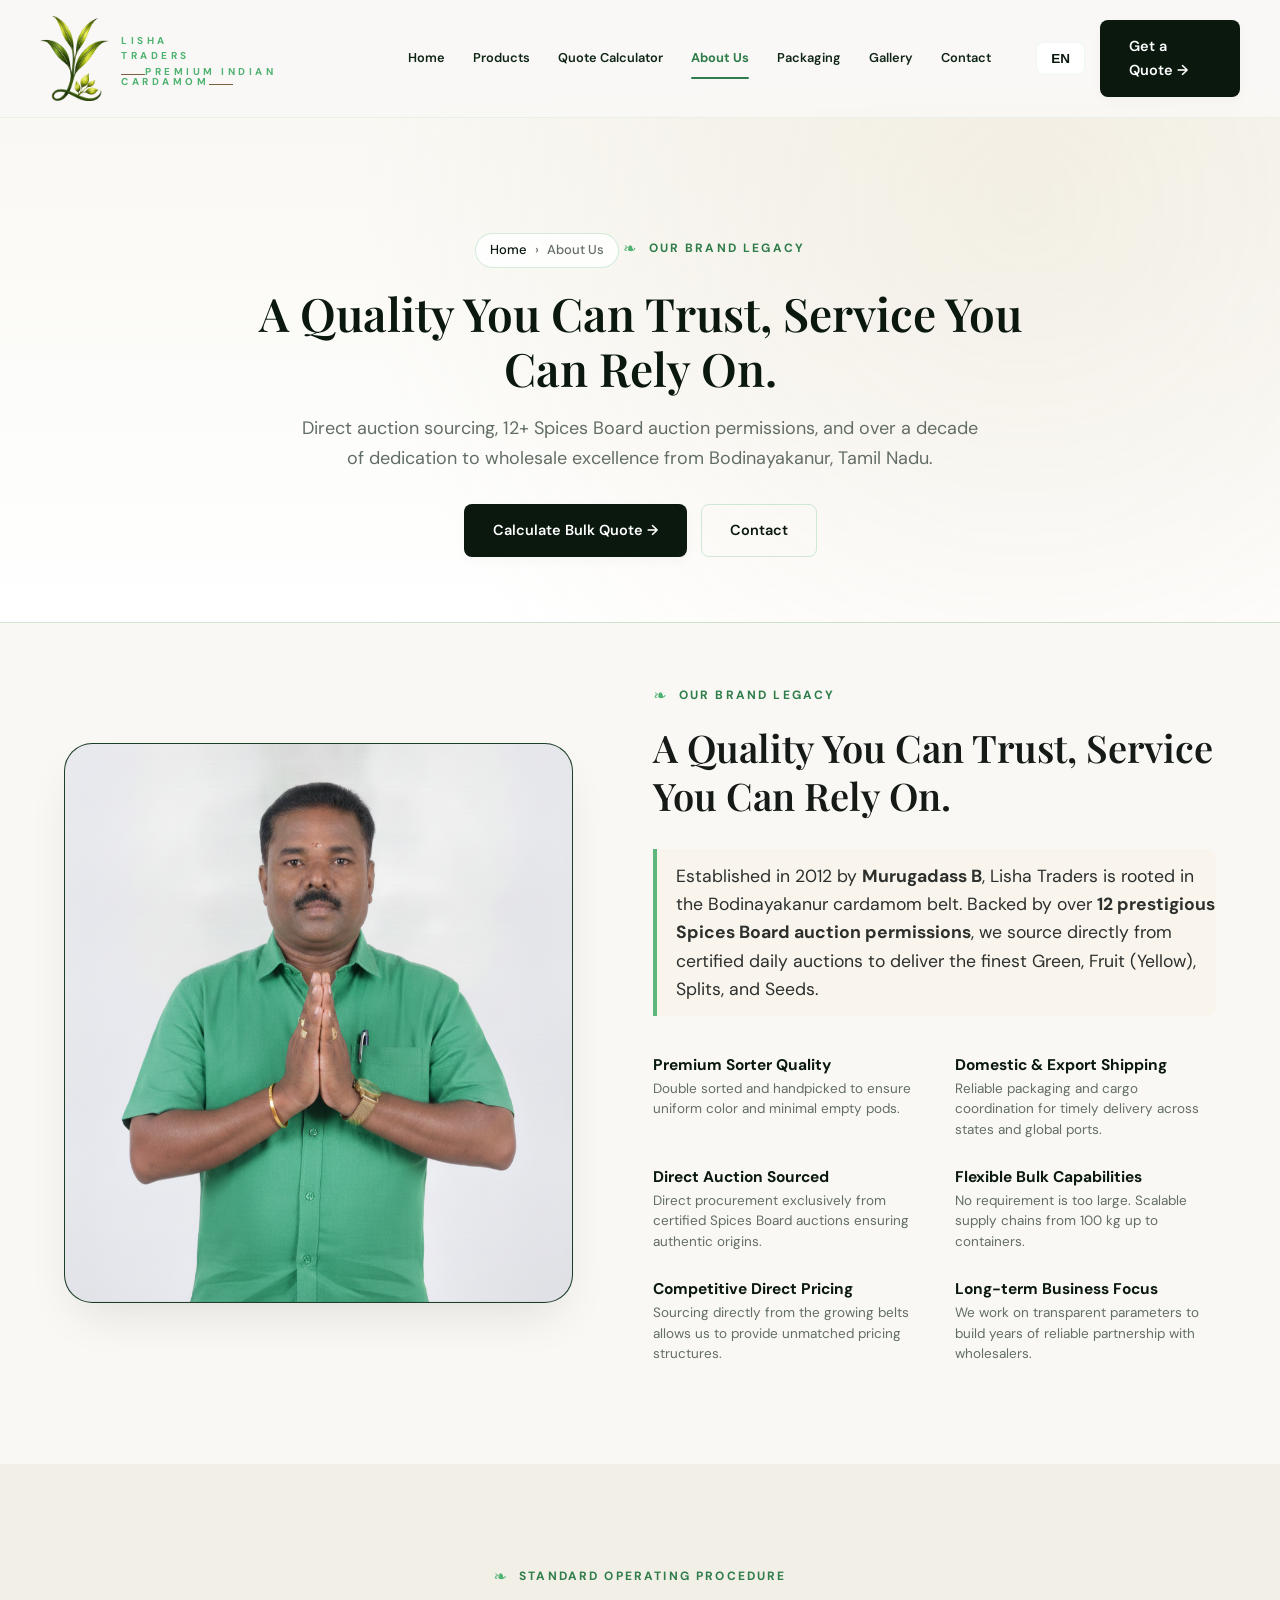
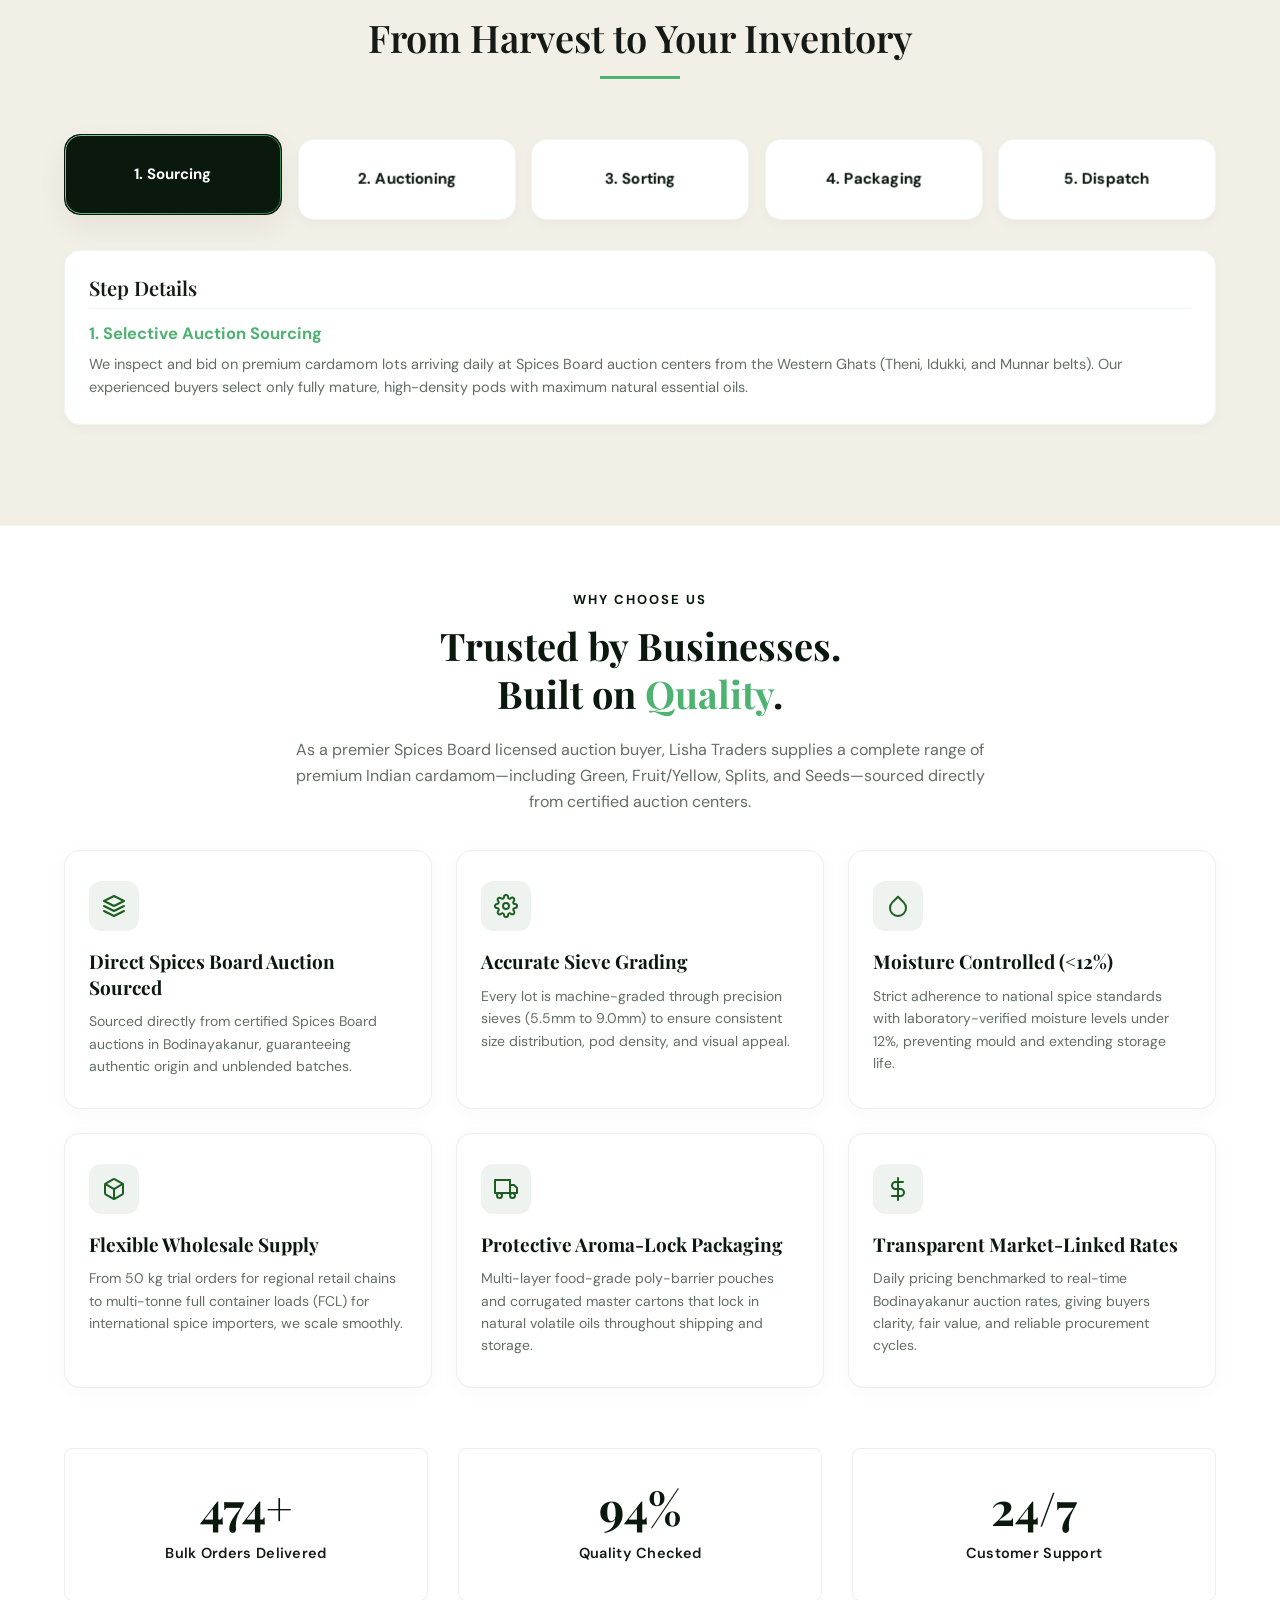
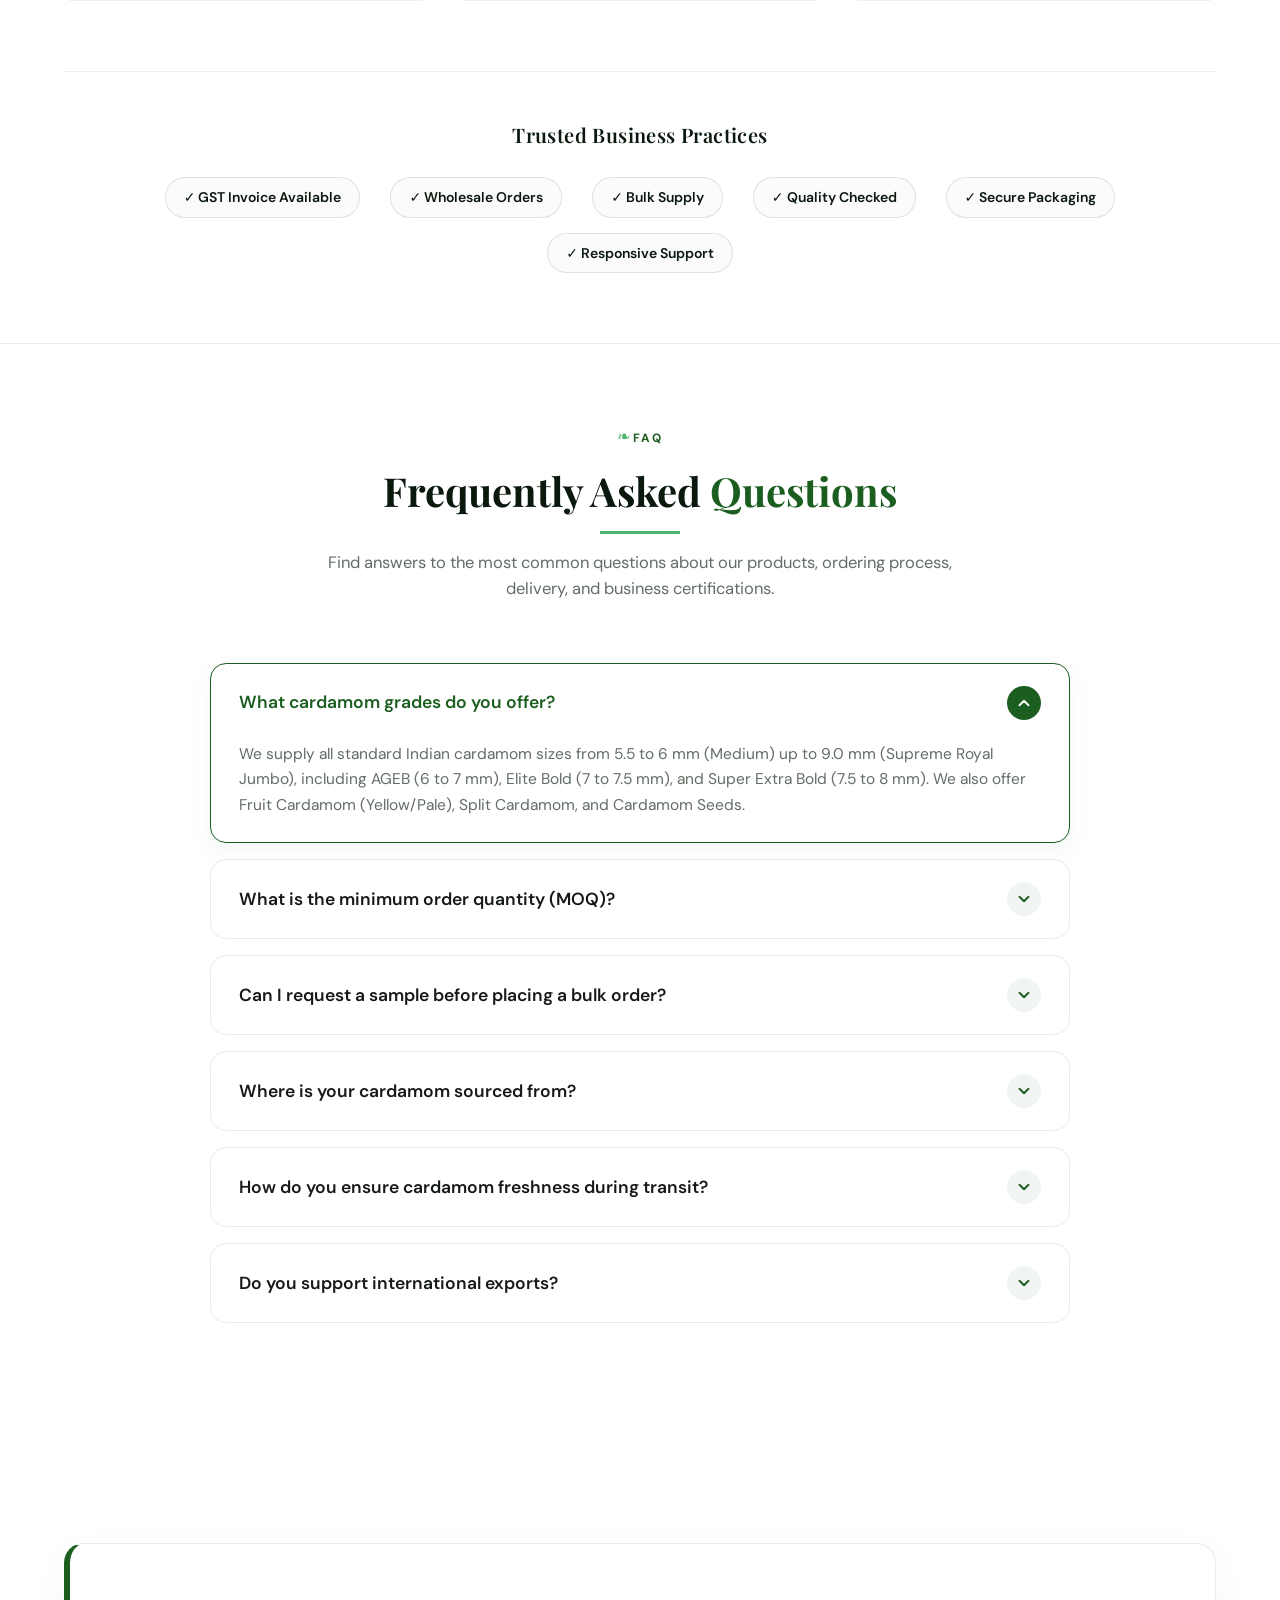
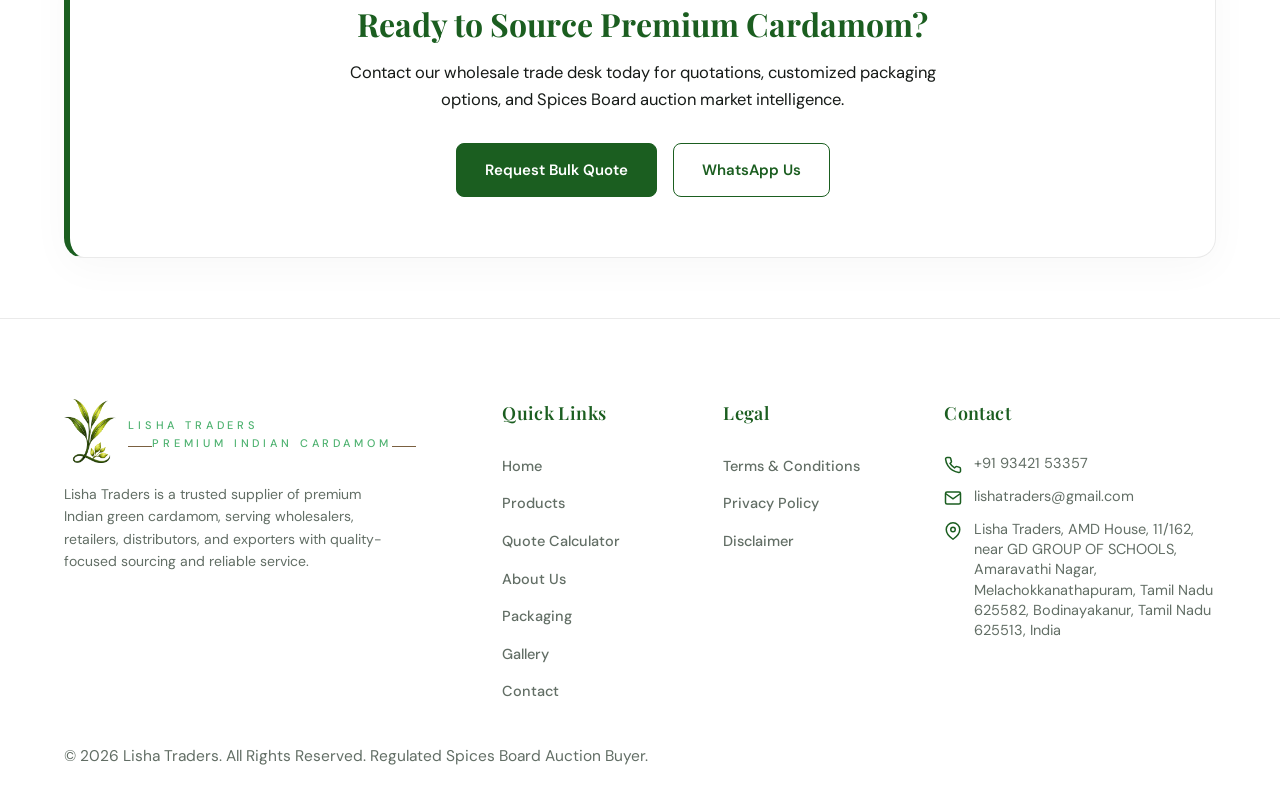
==== about.html @ 8a2418b4 "Replace generated QR with official Google Pay UPI QR code image (chandru200405-1@okaxis)" ====
<!DOCTYPE html>
<html lang="en">

<head>
  <meta charset="UTF-8">
  <meta name="viewport" content="width=device-width, initial-scale=1.0, maximum-scale=1.0, user-scalable=no">
  <title>About Us | Lisha Traders - Premium Indian Cardamom</title>
  <meta name="description"
    content="Discover Lisha Traders, founded in 2012 by Murugadass B in Bodinayakanur. Backed by 12+ certified Spices Board auction permissions and direct auction procurement.">
  <meta name="keywords"
    content="Lisha Traders, Murugadass B, Bodinayakanur cardamom, cardamom wholesaler, Spices Board auction, green cardamom exporter, Indian cardamom supplier">
  <meta name="robots" content="index, follow">
  <link rel="icon" type="image/png" href="assets/logo.png?v=13">
  <link rel="canonical" href="https://chandrumurugadass03052004-gif.github.io/LT/about.html">

  <!-- Open Graph -->
  <meta property="og:type" content="website">
  <meta property="og:url" content="https://chandrumurugadass03052004-gif.github.io/LT/about.html">
  <meta property="og:title" content="About Us | Lisha Traders - Premium Indian Cardamom">
  <meta property="og:description"
    content="Established in 2012 by Murugadass B in Bodinayakanur. Direct auction sourcing with 12+ Spices Board auction permissions.">
  <meta property="og:image" content="https://chandrumurugadass03052004-gif.github.io/LT/assets/hero_cardamom.png">

  <!-- Twitter -->
  <meta property="twitter:card" content="summary_large_image">
  <meta property="twitter:url" content="https://chandrumurugadass03052004-gif.github.io/LT/about.html">
  <meta property="twitter:title" content="About Us | Lisha Traders - Premium Indian Cardamom">
  <meta property="twitter:description"
    content="Established in 2012 by Murugadass B in Bodinayakanur. Direct auction sourcing with 12+ Spices Board auction permissions.">
  <meta property="twitter:image" content="https://chandrumurugadass03052004-gif.github.io/LT/assets/hero_cardamom.png">

  <!-- Fonts -->
  <link rel="preconnect" href="https://fonts.googleapis.com">
  <link rel="preconnect" href="https://fonts.gstatic.com" crossorigin>
  <link
    href="https://fonts.googleapis.com/css2?family=Playfair+Display:ital,wght@0,500;0,600;0,700;1,500&family=Cormorant+Garamond:ital,wght@0,400;0,500;0,600;0,700;1,400;1,600&family=DM+Sans:wght@400;500;600;700&family=Mukta:wght@400;500;600;700&family=Pavanam&family=Cinzel+Decorative:wght@700&family=Praise&display=swap"
    rel="stylesheet">
  <link rel="stylesheet" href="style.css?v=7.7">
  <script>
    (function() {
      try {
        var savedLang = localStorage.getItem('lisha-lang');
        if (savedLang) {
          document.documentElement.classList.add('has-lang', 'lang-' + savedLang);
          document.documentElement.setAttribute('lang', savedLang);
        }
        if (sessionStorage.getItem('lisha_transition_active') === '1') {
          document.documentElement.classList.add('transition-active');
          setTimeout(function() {
            document.documentElement.classList.remove('transition-active');
            var l = document.getElementById('loader-3d');
            if (l) l.classList.remove('active');
            sessionStorage.removeItem('lisha_transition_active');
          }, 800);
        }
      } catch (e) {}
    })();
  </script>
</head>

<body>

  <!-- 3D SECTION LOADER -->
  <div class="loader-3d" id="loader-3d">
    <div class="loader-panel left"></div>
    <div class="loader-panel right"></div>
    <div class="loader-content">
      <div class="loader-card">
        <img src="assets/logo.png?v=13" alt="Lisha Traders Logo" class="loader-spinner-img">
        <span id="loader-status">Rendering Section...</span>
      </div>
    </div>
  </div>

  <!-- HEADER -->
  <header id="header">
    <div class="nav">
      <a href="index.html" class="logo brand-logo">
        <img src="assets/logo.png?v=13" alt="Lisha Traders Logo" class="logo-img">
        <div class="logo-text">
          <span class="brand-title">LISHA<br class="laptop-br"><span class="mobile-space"> </span>TRADERS</span>
          <span class="brand-subtitle">PREMIUM INDIAN CARDAMOM</span>
        </div>
      </a>
      <nav class="nav-links" id="nav-links">
        <a href="index.html#hero" data-translate="nav_home">Home</a>
        <a href="index.html#products" data-translate="nav_products">Products</a>
        <a href="index.html#calculator" data-translate="nav_calc">Quote Calculator</a>
        <a href="about.html" class="active" data-translate="nav_about">About Us</a>
        <a href="packaging.html" data-translate="nav_pack">Packaging</a>
        <a href="gallery.html" data-translate="nav_gallery">Gallery</a>
        <a href="index.html#contact" data-translate="nav_contact">Contact</a>
        <a href="index.html#calculator" class="mobile-cta-btn" data-translate="btn_get_quote" style="display: none;">Get a Quote →</a>
      </nav>
      <div class="nav-actions">
        <div class="lang-select-wrapper">
          <button class="lang-dropdown-btn" id="lang-dropdown-btn">EN</button>
          <div class="lang-dropdown-menu" id="lang-dropdown-menu">
            <button data-lang="en">English</button>
            <button data-lang="hi" style="font-family:'Mukta', sans-serif; font-weight:500;">हिन्दी</button>
            <button data-lang="ta" style="font-family:'Pavanam', sans-serif;">தமிழ்</button>
          </div>
        </div>
        <a href="index.html#calculator" class="btn btn-dark" data-translate="btn_get_quote">Get a Quote →</a>
        <button class="burger-menu" id="burger-menu" aria-label="Toggle Navigation">
          <span></span>
          <span></span>
          <span></span>
        </button>
      </div>
    </div>
  </header>

  <!-- SUBPAGE HERO -->
  <section class="subpage-hero">
    <div class="wrap subpage-hero-inner reveal">
      <div class="subpage-breadcrumb">
        <a href="index.html">Home</a>
        <span>&rsaquo;</span>
        <span>About Us</span>
      </div>
      <div class="eyebrow" data-translate="about_eyebrow">Our Brand Legacy</div>
      <h1 data-translate="about_title">A Quality You Can Trust, <span>Service You Can Rely On.</span></h1>
      <p>
        Direct auction sourcing, 12+ Spices Board auction permissions, and over a decade of dedication to wholesale excellence from Bodinayakanur, Tamil Nadu.
      </p>
      <div class="subpage-hero-actions">
        <a href="index.html#calculator" class="btn btn-dark" data-translate="btn_calc_bulk">Calculate Bulk Quote →</a>
        <a href="index.html#contact" class="btn btn-outline" data-translate="nav_contact">Contact Trade Desk</a>
      </div>
    </div>
  </section>

  <!-- WHY CHOOSE LISHA TRADERS / FOUNDER LEGACY SECTION -->
  <section class="why" id="why" style="padding-top: 60px;">
    <div class="wrap why-grid">
      <div class="why-photo-panel reveal">
        <div class="why-photo">
          <img src="assets/LISHA_TRADERS_MURUGADASS_B.png" alt="Murugadass B - Founder of Lisha Traders, Bodinayakanur" loading="lazy">
        </div>
      </div>
      <div class="reveal-right">
        <div class="eyebrow" data-translate="about_eyebrow">Our Brand Legacy</div>
        <h2 data-translate="about_title">A Quality You Can Trust, Service You Can Rely On.</h2>
        <p data-translate="about_founder_desc" style="font-size: 1.1rem; line-height: 1.6; margin: 1.5rem 0 2.5rem; color: var(--text-color); opacity: 0.9; border-left: 4px solid var(--gold); padding-left: 1.2rem; background: rgba(212, 175, 55, 0.05); padding-top: 0.8rem; padding-bottom: 0.8rem; border-radius: 0 8px 8px 0;">
          Established in 2012 by <strong>Murugadass B</strong>, Lisha Traders is rooted in the Bodinayakanur cardamom belt. Backed by over <strong>12 prestigious Spices Board auction permissions</strong>, we source directly from certified daily auctions to deliver the finest, authentic green cardamom.
        </p>

        <div class="feature-grid">
          <div class="feature">
            <div>
              <h4 data-translate="feat_1_title">Premium Sorter Quality</h4>
              <p data-translate="feat_1_desc">Double sorted and handpicked to ensure uniform color and minimal empty pods.</p>
            </div>
          </div>
          <div class="feature">
            <div>
              <h4 data-translate="feat_2_title">Domestic &amp; Export Shipping</h4>
              <p data-translate="feat_2_desc">Reliable packaging and cargo coordination for timely delivery across states and global ports.</p>
            </div>
          </div>
          <div class="feature">
            <div>
              <h4 data-translate="feat_3_title">Direct Auction Sourced</h4>
              <p data-translate="feat_3_desc">Direct procurement exclusively from certified Spices Board auctions ensuring authentic origins.</p>
            </div>
          </div>
          <div class="feature">
            <div>
              <h4 data-translate="feat_4_title">Flexible Bulk Capabilities</h4>
              <p data-translate="feat_4_desc">No requirement is too large. Scalable supply chains from 100 kg up to containers.</p>
            </div>
          </div>
          <div class="feature">
            <div>
              <h4 data-translate="feat_5_title">Competitive Direct Pricing</h4>
              <p data-translate="feat_5_desc">Sourcing directly from the growing belts allows us to provide unmatched pricing structures.</p>
            </div>
          </div>
          <div class="feature">
            <div>
              <h4 data-translate="feat_6_title">Long-term Business Focus</h4>
              <p data-translate="feat_6_desc">We work on transparent parameters to build years of reliable partnership with wholesalers.</p>
            </div>
          </div>
        </div>
      </div>
    </div>
  </section>

  <!-- PROCESS SECTION -->
  <section class="bg-cream-2" id="process">
    <div class="wrap">
      <div class="section-head reveal">
        <div class="eyebrow" data-translate="process_eyebrow">Standard Operating Procedure</div>
        <h2 data-translate="process_title">From Harvest to Your Inventory</h2>
      </div>
      <div class="process-steps reveal">
        <!-- Step 1 -->
        <div class="step-card active" data-step="1">
          <h4 data-translate="step_1_tab">1. Sourcing</h4>
        </div>
        <!-- Step 2 -->
        <div class="step-card" data-step="2">
          <h4 data-translate="step_2_tab">2. Auctioning</h4>
        </div>
        <!-- Step 3 -->
        <div class="step-card" data-step="3">
          <h4 data-translate="step_3_tab">3. Sorting</h4>
        </div>
        <!-- Step 4 -->
        <div class="step-card" data-step="4">
          <h4 data-translate="step_4_tab">4. Packaging</h4>
        </div>
        <!-- Step 5 -->
        <div class="step-card" data-step="5">
          <h4 data-translate="step_5_tab">5. Dispatch</h4>
        </div>
      </div>

      <!-- Detail Box representing active step -->
      <div class="step-desc-box reveal delay-1">
        <h3 data-translate="step_details_title">Step Details</h3>
        <div class="step-desc-content active" id="step-desc-1">
          <h5 data-translate="step_1_title">1. Selective Auction Sourcing</h5>
          <p data-translate="step_1_desc">We inspect and bid on premium cardamom lots arriving daily at Spices Board auction centers from the Western Ghats (Theni, Idukki, and Munnar belts). Our experienced buyers select only fully mature, high-density pods with maximum natural essential oils.</p>
        </div>
        <div class="step-desc-content" id="step-desc-2">
          <h5 data-translate="step_2_title">2. Regulated Spices Board Auctions</h5>
          <p data-translate="step_2_desc">We actively participate in official auctions supervised by the Spices Board of India in Bodinayakanur and Vandanmettu. This ensures complete transparency, regulatory clearance, chemical testing adherence, and fair pricing mechanics.</p>
        </div>
        <div class="step-desc-content" id="step-desc-3">
          <h5 data-translate="step_3_title">3. Strict Mechanical &amp; Manual Grading</h5>
          <p data-translate="step_3_desc">The bought pods undergo sieve sorting to define sizing ranges accurately (5.5mm to 8mm+). Next, visual inspectors sort out light pods, thrips-damaged pods, split pods, and foreign plant material under controlled laboratory grade settings.</p>
        </div>
        <div class="step-desc-content" id="step-desc-4">
          <h5 data-translate="step_4_title">4. Moisture &amp; Aroma Preserving Pack</h5>
          <p data-translate="step_4_desc">Graded cardamom is stored under monitored humidity. We pack the orders in food-grade, high-barrier laminates that prevent ambient humidity absorption, safeguarding flavor density and keeping the color green during transit.</p>
        </div>
        <div class="step-desc-content" id="step-desc-5">
          <h5 data-translate="step_5_title">5. Safe Transit Logistics</h5>
          <p data-translate="step_5_desc">Whether by container or cargo truck, the shipments are labeled clearly and shipped with dry container liners. We handle complete documentation, tax filings (GST, Export Clearance), and share real-time tracking numbers with our buyers.</p>
        </div>
      </div>
    </div>
  </section>

  <!-- WHY BUSINESSES CHOOSE LISHA TRADERS SECTION -->
  <section class="why-choose-business" id="why-choose-us">
    <div class="wrap">
      <!-- Section Header -->
      <div class="why-header">
        <span class="why-label" data-translate="why_biz_label">WHY CHOOSE US</span>
        <h2 class="why-title" data-translate="why_biz_title">
          Trusted by Businesses. <br>Built on <span style="color: #4eb270;">Quality</span>.
        </h2>
        <p class="why-subheading" data-translate="why_biz_subheading">
          We combine certified Spices Board auction procurement, 12+ auction buyer permissions, and rigid mechanical grading to supply wholesalers, retailers, and exporters across India and global markets.
        </p>
      </div>

      <!-- Feature Grid -->
      <div class="why-features-grid">
        <!-- Feature 1: Direct Sourcing -->
        <div class="why-card-modern reveal-fade-up">
          <div class="why-icon-badge">
            <svg width="24" height="24" viewBox="0 0 24 24" fill="none" stroke="currentColor" stroke-width="2" stroke-linecap="round" stroke-linejoin="round">
              <path d="M12 2L2 7l10 5 10-5-10-5z"></path>
              <path d="M2 17l10 5 10-5"></path>
              <path d="M2 12l10 5 10-5"></path>
            </svg>
          </div>
          <h3 data-translate="why_f1_title">Direct Spices Board Auction Sourced</h3>
          <p data-translate="why_f1_desc">Sourced directly from certified Spices Board auctions in Bodinayakanur, guaranteeing authentic origin and unblended batches.</p>
        </div>

        <!-- Feature 2: Mechanical Sizing -->
        <div class="why-card-modern reveal-fade-up">
          <div class="why-icon-badge">
            <svg width="24" height="24" viewBox="0 0 24 24" fill="none" stroke="currentColor" stroke-width="2" stroke-linecap="round" stroke-linejoin="round">
              <circle cx="12" cy="12" r="3"></circle>
              <path d="M19.4 15a1.65 1.65 0 0 0 .33 1.82l.06.06a2 2 0 0 1 0 2.83 2 2 0 0 1-2.83 0l-.06-.06a1.65 1.65 0 0 0-1.82-.33 1.65 1.65 0 0 0-1 1.51V21a2 2 0 0 1-2 2 2 2 0 0 1-2-2v-.09A1.65 1.65 0 0 0 9 19.4a1.65 1.65 0 0 0-1.82.33l-.06.06a2 2 0 0 1-2.83 0 2 2 0 0 1 0-2.83l.06-.06a1.65 1.65 0 0 0 .33-1.82 1.65 1.65 0 0 0-1.51-1H3a2 2 0 0 1-2-2 2 2 0 0 1 2-2h.09A1.65 1.65 0 0 0 4.6 9a1.65 1.65 0 0 0-.33-1.82l-.06-.06a2 2 0 0 1 0-2.83 2 2 0 0 1 2.83 0l.06.06a1.65 1.65 0 0 0 1.82.33H9a1.65 1.65 0 0 0 1-1.51V3a2 2 0 0 1 2-2 2 2 0 0 1 2 2v.09a1.65 1.65 0 0 0 1 1.51 1.65 1.65 0 0 0 1.82-.33l.06-.06a2 2 0 0 1 2.83 0 2 2 0 0 1 0 2.83l-.06.06a1.65 1.65 0 0 0-.33 1.82V9a1.65 1.65 0 0 0 1.51 1H21a2 2 0 0 1 2 2 2 2 0 0 1-2 2h-.09a1.65 1.65 0 0 0-1.51 1z"></path>
            </svg>
          </div>
          <h3 data-translate="why_f2_title">Accurate Sieve Grading</h3>
          <p data-translate="why_f2_desc">Every lot is machine-graded through precision sieves (5.5mm to 9.0mm) to ensure consistent size distribution, pod density, and visual appeal.</p>
        </div>

        <!-- Feature 3: Low Moisture -->
        <div class="why-card-modern reveal-fade-up">
          <div class="why-icon-badge">
            <svg width="24" height="24" viewBox="0 0 24 24" fill="none" stroke="currentColor" stroke-width="2" stroke-linecap="round" stroke-linejoin="round">
              <path d="M12 2.69l5.66 5.66a8 8 0 1 1-11.31 0z"></path>
            </svg>
          </div>
          <h3 data-translate="why_f3_title">Moisture Controlled (&lt;12%)</h3>
          <p data-translate="why_f3_desc">Strict adherence to national spice standards with laboratory-verified moisture levels under 12%, preventing mould and extending storage life.</p>
        </div>

        <!-- Feature 4: Scalable Supply -->
        <div class="why-card-modern reveal-fade-up">
          <div class="why-icon-badge">
            <svg width="24" height="24" viewBox="0 0 24 24" fill="none" stroke="currentColor" stroke-width="2" stroke-linecap="round" stroke-linejoin="round">
              <path d="M21 16V8a2 2 0 0 0-1-1.73l-7-4a2 2 0 0 0-2 0l-7 4A2 2 0 0 0 3 8v8a2 2 0 0 0 1 1.73l7 4a2 2 0 0 0 2 0l7-4A2 2 0 0 0 21 16z"></path>
              <polyline points="3.27 6.96 12 12.01 20.73 6.96"></polyline>
              <line x1="12" y1="22.08" x2="12" y2="12"></line>
            </svg>
          </div>
          <h3 data-translate="why_f4_title">Flexible Wholesale Supply</h3>
          <p data-translate="why_f4_desc">From 50 kg trial orders for regional retail chains to multi-tonne full container loads (FCL) for international spice importers, we scale smoothly.</p>
        </div>

        <!-- Feature 5: Export Packing -->
        <div class="why-card-modern reveal-fade-up">
          <div class="why-icon-badge">
            <svg width="24" height="24" viewBox="0 0 24 24" fill="none" stroke="currentColor" stroke-width="2" stroke-linecap="round" stroke-linejoin="round">
              <rect x="1" y="3" width="15" height="13"></rect>
              <polygon points="16 8 20 8 23 11 23 16 16 16 16 8"></polygon>
              <circle cx="5.5" cy="18.5" r="2.5"></circle>
              <circle cx="18.5" cy="18.5" r="2.5"></circle>
            </svg>
          </div>
          <h3 data-translate="why_f5_title">Protective Aroma-Lock Packaging</h3>
          <p data-translate="why_f5_desc">Multi-layer food-grade poly-barrier pouches and corrugated master cartons that lock in natural volatile oils throughout shipping and storage.</p>
        </div>

        <!-- Feature 6: Transparent Pricing -->
        <div class="why-card-modern reveal-fade-up">
          <div class="why-icon-badge">
            <svg width="24" height="24" viewBox="0 0 24 24" fill="none" stroke="currentColor" stroke-width="2" stroke-linecap="round" stroke-linejoin="round">
              <line x1="12" y1="1" x2="12" y2="23"></line>
              <path d="M17 5H9.5a3.5 3.5 0 0 0 0 7h5a3.5 3.5 0 0 1 0 7H6"></path>
            </svg>
          </div>
          <h3 data-translate="why_f6_title">Transparent Market-Linked Rates</h3>
          <p data-translate="why_f6_desc">Daily pricing benchmarked to real-time Bodinayakanur auction rates, giving buyers clarity, fair value, and reliable procurement cycles.</p>
        </div>
      </div>
      <!-- Statistics Counter Row -->
      <div class="why-stats-row reveal-fade-up">
        <!-- Stat Card 1 -->
        <div class="why-stat-card">
          <div class="stat-number counter-stat" data-target="500" data-suffix="+">500+</div>
          <span data-translate="why_stat_1_lbl">Bulk Orders Delivered</span>
        </div>
        <!-- Stat Card 2 -->
        <div class="why-stat-card">
          <div class="stat-number counter-stat" data-target="100" data-suffix="%">100%</div>
          <span data-translate="why_stat_2_lbl">Quality Checked</span>
        </div>
        <!-- Stat Card 3 -->
        <div class="why-stat-card">
          <div class="stat-number">24/7</div>
          <span data-translate="why_stat_3_lbl">Customer Support</span>
        </div>
      </div>

      <!-- Trust Bar -->
      <div class="why-trust-bar reveal-fade-up">
        <h4 data-translate="why_trust_title">Trusted Business Practices</h4>
        <div class="trust-badges">
          <span class="trust-badge" data-translate="why_badge_gst">✓ GST Invoice Available</span>
          <span class="trust-badge" data-translate="why_badge_wholesale">✓ Wholesale Orders</span>
          <span class="trust-badge" data-translate="why_badge_bulk">✓ Bulk Supply</span>
          <span class="trust-badge" data-translate="why_badge_quality">✓ Quality Checked</span>
          <span class="trust-badge" data-translate="why_badge_packaging">✓ Secure Packaging</span>
          <span class="trust-badge" data-translate="why_badge_support">✓ Responsive Support</span>
        </div>
      </div>
    </div>
  </section>

  <!-- FAQ SECTION -->
  <section class="faq-section" id="faq">
    <div class="wrap">
      <div class="section-head text-center reveal-fade-up">
        <span class="eyebrow" style="color: #1B5E20; text-align: center; display: block;" data-translate="faq_eyebrow">FAQ</span>
        <h2 style="font-family: var(--font-serif); font-size: 40px; color: var(--green-900); font-weight: 700; margin-top: 10px; margin-bottom: 16px;">
          <span data-translate="faq_title_p1">Frequently Asked</span> <span style="color: #1B5E20;" data-translate="faq_title_p2">Questions</span>
        </h2>
        <p style="font-size: 16.5px; color: var(--muted); max-width: 700px; margin: 0 auto 50px; line-height: 1.6;" data-translate="faq_subtitle">
          Find answers to the most common questions about our products, ordering process, delivery, and business certifications.
        </p>
      </div>

      <div class="faq-accordion" style="max-width: 860px; margin: 0 auto;">
        <!-- Q1 -->
        <div class="faq-item active reveal-fade-up">
          <button class="faq-header" type="button" aria-expanded="true">
            <span class="faq-question" data-translate="faq_q1">What cardamom grades do you offer?</span>
            <span class="faq-toggle-icon" aria-hidden="true">
              <svg width="18" height="18" viewBox="0 0 24 24" fill="none" stroke="currentColor" stroke-width="2.5" stroke-linecap="round" stroke-linejoin="round">
                <polyline points="6 9 12 15 18 9"></polyline>
              </svg>
            </span>
          </button>
          <div class="faq-collapse">
            <div class="faq-body">
              <p data-translate="faq_a1">We supply all standard Indian cardamom sizes from 9.0 mm (Supreme Royal Jumbo) down to 5.5 to 6 mm (Medium), including 8 to 8.5 mm, Super Extra Bold (7.5 to 8 mm), Elite Bold (7 to 7.5 mm), and AGEB (6 to 7 mm). We also offer Fruit Cardamom (Yellow/Pale), Split Cardamom, and Cardamom Seeds.</p>
            </div>
          </div>
        </div>

        <!-- Q2 -->
        <div class="faq-item reveal-fade-up">
          <button class="faq-header" type="button" aria-expanded="false">
            <span class="faq-question" data-translate="faq_q2">What is the minimum order quantity (MOQ)?</span>
            <span class="faq-toggle-icon" aria-hidden="true">
              <svg width="18" height="18" viewBox="0 0 24 24" fill="none" stroke="currentColor" stroke-width="2.5" stroke-linecap="round" stroke-linejoin="round">
                <polyline points="6 9 12 15 18 9"></polyline>
              </svg>
            </span>
          </button>
          <div class="faq-collapse">
            <div class="faq-body">
              <p data-translate="faq_a2">Our standard wholesale MOQ is 20 kg (one master carton). For trial orders or regional retail distributors, smaller quantities can be arranged. We also fulfill container loads (FCL) for export.</p>
            </div>
          </div>
        </div>

        <!-- Q3 -->
        <div class="faq-item reveal-fade-up">
          <button class="faq-header" type="button" aria-expanded="false">
            <span class="faq-question" data-translate="faq_q3">Can I request a sample before placing a bulk order?</span>
            <span class="faq-toggle-icon" aria-hidden="true">
              <svg width="18" height="18" viewBox="0 0 24 24" fill="none" stroke="currentColor" stroke-width="2.5" stroke-linecap="round" stroke-linejoin="round">
                <polyline points="6 9 12 15 18 9"></polyline>
              </svg>
            </span>
          </button>
          <div class="faq-collapse">
            <div class="faq-body">
              <p data-translate="faq_a3">Yes, sample packs (50g, 100g, 250g, 500g) are available for all grades. In line with our standard wholesale trade policy, sample costs and courier charges apply and are adjusted against your initial bulk commercial shipment.</p>
            </div>
          </div>
        </div>

        <!-- Q4 -->
        <div class="faq-item reveal-fade-up">
          <button class="faq-header" type="button" aria-expanded="false">
            <span class="faq-question" data-translate="faq_q4">Where is your cardamom sourced from?</span>
            <span class="faq-toggle-icon" aria-hidden="true">
              <svg width="18" height="18" viewBox="0 0 24 24" fill="none" stroke="currentColor" stroke-width="2.5" stroke-linecap="round" stroke-linejoin="round">
                <polyline points="6 9 12 15 18 9"></polyline>
              </svg>
            </span>
          </button>
          <div class="faq-collapse">
            <div class="faq-body">
              <p data-translate="faq_a4">All our cardamom is sourced exclusively from certified Spices Board auctions in Bodinayakanur and Vandanmettu — the cardamom capital of India.</p>
            </div>
          </div>
        </div>

        <!-- Q5 -->
        <div class="faq-item reveal-fade-up">
          <button class="faq-header" type="button" aria-expanded="false">
            <span class="faq-question" data-translate="faq_q5">How do you ensure cardamom freshness during transit?</span>
            <span class="faq-toggle-icon" aria-hidden="true">
              <svg width="18" height="18" viewBox="0 0 24 24" fill="none" stroke="currentColor" stroke-width="2.5" stroke-linecap="round" stroke-linejoin="round">
                <polyline points="6 9 12 15 18 9"></polyline>
              </svg>
            </span>
          </button>
          <div class="faq-collapse">
            <div class="faq-body">
              <p data-translate="faq_a5">We maintain moisture below 12% and package in high-barrier food-grade poly liners and sealed corrugated master cartons with moisture absorption strips to prevent humidity absorption.</p>
            </div>
          </div>
        </div>

        <!-- Q6 -->
        <div class="faq-item reveal-fade-up">
          <button class="faq-header" type="button" aria-expanded="false">
            <span class="faq-question" data-translate="faq_q6">Do you support international exports?</span>
            <span class="faq-toggle-icon" aria-hidden="true">
              <svg width="18" height="18" viewBox="0 0 24 24" fill="none" stroke="currentColor" stroke-width="2.5" stroke-linecap="round" stroke-linejoin="round">
                <polyline points="6 9 12 15 18 9"></polyline>
              </svg>
            </span>
          </button>
          <div class="faq-collapse">
            <div class="faq-body">
              <p data-translate="faq_a6">Yes, we handle complete documentation, phytosanitary certifications, Spices Board export clearance, and port logistics for shipments to the Middle East, Southeast Asia, Europe, and the Americas.</p>
            </div>
          </div>
        </div>
      </div>
    </div>
  </section>

  <!-- CTA BANNER -->
  <section class="bg-white" style="padding: 60px 0;">
    <div class="wrap">
      <div class="hub-cta-banner-container reveal-fade-up">
        <div class="hub-cta-banner-card">
          <h3 data-translate="cta_bottom_title">Ready to Source Premium Cardamom?</h3>
          <p>Contact our wholesale trade desk today for quotations, customized packaging options, and Spices Board auction market intelligence.</p>
          <div class="hub-cta-banner-btns">
            <a href="index.html#calculator" class="btn-primary" data-translate="cta_bottom_btn_quote">Request Bulk Quote</a>
            <a href="https://wa.me/919342153357" target="_blank" class="btn-secondary" data-translate="cta_bottom_btn_wa">WhatsApp Us</a>
          </div>
        </div>
      </div>
    </div>
  </section>

  <!-- FOOTER -->
  <footer class="premium-footer">
    <div class="wrap">
      <div class="footer-grid-redesign">
        <!-- Column 1: Company -->
        <div class="footer-col company-col">
          <div class="foot-logo-redesign brand-logo">
            <img src="assets/logo.png?v=13" alt="Lisha Traders Logo" class="foot-logo-img">
            <div class="logo-text">
              <span class="brand-title">LISHA TRADERS</span>
              <span class="brand-subtitle">PREMIUM INDIAN CARDAMOM</span>
            </div>
          </div>
          <p class="foot-description" data-translate="footer_about_desc">
            Lisha Traders is a trusted supplier of premium Indian green cardamom, serving wholesalers, retailers,
            distributors, and exporters with quality-focused sourcing and reliable service.
          </p>
        </div>

        <!-- Column 2: Quick Links -->
        <div class="footer-col links-col">
          <h5 data-translate="footer_links_title">Quick Links</h5>
          <ul class="footer-links-list">
            <li><a href="index.html#hero" data-translate="fl_home">Home</a></li>
            <li><a href="index.html#products" data-translate="fl_prod">Products</a></li>
            <li><a href="index.html#calculator" data-translate="fl_quote">Quote Calculator</a></li>
            <li><a href="about.html" data-translate="fl_about">About Us</a></li>
            <li><a href="packaging.html" data-translate="fl_pack">Packaging</a></li>
            <li><a href="gallery.html" data-translate="fl_gallery">Gallery</a></li>
            <li><a href="index.html#contact" data-translate="fl_contact">Contact</a></li>
          </ul>
        </div>

        <!-- Column 3: Legal -->
        <div class="footer-col links-col">
          <h5 data-translate="footer_legal_title">Legal</h5>
          <ul class="footer-links-list">
            <li><a href="terms-and-conditions.html" target="_blank" data-translate="fl_terms" id="link-footer-terms">Terms &amp; Conditions</a></li>
            <li><a href="privacy-policy.html" target="_blank" data-translate="fl_privacy" id="link-footer-privacy">Privacy Policy</a></li>
            <li><a href="disclaimer.html" target="_blank" data-translate="fl_disc" id="link-footer-disc">Disclaimer</a></li>
          </ul>
        </div>

        <!-- Column 4: Contact Info -->
        <div class="footer-col contact-col">
          <h5 data-translate="footer_contact_title">Contact</h5>
          <ul class="footer-contact-list">
            <li>
              <svg width="18" height="18" viewBox="0 0 24 24" fill="none" stroke="currentColor" stroke-width="2"><path d="M22 16.92v3a2 2 0 0 1-2.18 2 19.79 19.79 0 0 1-8.63-3.07 19.5 19.5 0 0 1-6-6 19.79 19.79 0 0 1-3.07-8.67A2 2 0 0 1 4.11 2h3a2 2 0 0 1 2 1.72 12.84 12.84 0 0 0 .7 2.81 2 2 0 0 1-.45 2.11L8.09 9.91a16 16 0 0 0 6 6l1.27-1.27a2 2 0 0 1 2.11-.45 12.84 12.84 0 0 0 2.81.7A2 2 0 0 1 22 16.92z"></path></svg>
              <span>+91 93421 53357</span>
            </li>
            <li>
              <svg width="18" height="18" viewBox="0 0 24 24" fill="none" stroke="currentColor" stroke-width="2"><path d="M4 4h16c1.1 0 2 .9 2 2v12c0 1.1-.9 2-2 2H4c-1.1 0-2-.9-2-2V6c0-1.1.9-2 2-2z"></path><polyline points="22,6 12,13 2,6"></polyline></svg>
              <span>lishatraders@gmail.com</span>
            </li>
            <li>
              <svg width="18" height="18" viewBox="0 0 24 24" fill="none" stroke="currentColor" stroke-width="2"><path d="M21 10c0 7-9 13-9 13s-9-6-9-13a9 9 0 0 1 18 0z"></path><circle cx="12" cy="10" r="3"></circle></svg>
              <span data-translate="contact_info_loc_val">Lisha Traders, AMD House, 11/162, near GD GROUP OF SCHOOLS, Amaravathi Nagar, Melachokkanathapuram, Tamil Nadu 625582, Bodinayakanur, Tamil Nadu 625513, India</span>
            </li>
          </ul>
        </div>
      </div>

      <div class="footer-bottom-redesign">
        <div class="foot-bottom-left">
          <p>&copy; 2026 Lisha Traders. All Rights Reserved. Regulated Spices Board Auction Buyer.</p>
        </div>
      </div>
    </div>
  </footer>

  <script src="app.js?v=7.7"></script>
</body>

</html>
---- style.css ----
/* ---------- CUSTOM PROPERTIES & DESIGN SYSTEM ---------- */
:root {
  --green-900: #0a180e;
  --green-800: #0f2516;
  --green-700: #163620;
  --green-600: #1f4b2c;
  --green-500: #2d6b3f;
  --green-100: #eef5ef;
  --gold: #4eb270;
  --gold-light: #82d09d;
  --gold-dark: #2e7d4a;
  --gold-alpha: rgba(78, 178, 112, 0.15);
  --cream: #faf8f5;
  --cream-2: #f2efe6;
  --cream-3: #e5e0d1;
  --ink: #161a17;
  --muted: #626e65;
  --white: #ffffff;
  --line: rgba(78, 178, 112, 0.25);
  --line-light: rgba(78, 178, 112, 0.1);
  --radius-sm: 8px;
  --radius-md: 16px;
  --radius-lg: 28px;
  --shadow-sm: 0 4px 12px rgba(10, 24, 14, 0.03);
  --shadow-md: 0 12px 30px rgba(10, 24, 14, 0.06);
  --shadow-lg: 0 22px 50px -15px rgba(10, 24, 14, 0.12);
  --font-serif: 'Playfair Display', Georgia, serif;
  --font-sans: 'DM Sans', system-ui, -apple-system, sans-serif;
  --transition: all 0.3s cubic-bezier(0.25, 0.8, 0.25, 1);
}

/* ---------- REGIONAL FONT OVERRIDES ---------- */
body.lang-hi {
  --font-sans: 'Mukta', sans-serif;
  --font-serif: 'Mukta', sans-serif;
}
body.lang-ta {
  --font-sans: 'Pavanam', sans-serif;
  --font-serif: 'Pavanam', sans-serif;
}

/* ---------- RESET & BASICS ---------- */
* {
  margin: 0;
  padding: 0;
  box-sizing: border-box;
}

html {
  scroll-behavior: smooth;
  scroll-padding-top: 90px;
  overflow-x: hidden; /* Prevent horizontal scroll at document level */
  width: 100%;
}

body {
  font-family: var(--font-sans);
  color: var(--ink);
  background: var(--cream);
  line-height: 1.6;
  overflow-x: hidden;
  max-width: 100vw;
  -webkit-font-smoothing: antialiased;
}

/* Global responsive image rules */
img, video, svg {
  max-width: 100%;
  height: auto;
  display: block;
}

/* ---------- TYPOGRAPHY ---------- */
h1, h2, h3, h4 {
  font-family: var(--font-serif);
  color: var(--ink);
  font-weight: 600;
  line-height: 1.25;
}

p {
  color: var(--muted);
  font-size: 15.5px;
}

a {
  text-decoration: none;
  color: inherit;
  transition: var(--transition);
}

/* ---------- REUSABLE COMPONENTS ---------- */
.wrap {
  max-width: 1200px;
  margin: 0 auto;
  padding: 0 24px;
}

.eyebrow {
  display: inline-flex;
  align-items: center;
  gap: 10px;
  font-size: 12px;
  letter-spacing: 0.18em;
  text-transform: uppercase;
  color: var(--gold-dark);
  font-weight: 700;
  margin-bottom: 16px;
}

.eyebrow::before {
  content: "❧";
  color: var(--gold);
  font-size: 16px;
}

.section-head {
  text-align: center;
  max-width: 650px;
  margin: 0 auto 60px;
}

.section-head h2 {
  font-size: 38px;
  margin-top: 8px;
  position: relative;
}

.section-head h2::after {
  content: "";
  display: block;
  width: 50px;
  height: 2px;
  background: var(--gold);
  margin: 16px auto 0;
}

/* Buttons */
.btn {
  display: inline-flex;
  align-items: center;
  justify-content: center;
  gap: 10px;
  padding: 14px 28px;
  border-radius: var(--radius-sm);
  font-weight: 600;
  font-size: 14.5px;
  cursor: pointer;
  transition: var(--transition);
  border: 1px solid transparent;
}

.btn-dark {
  background: var(--green-900);
  color: var(--white);
  box-shadow: var(--shadow-sm);
}

.btn-dark:hover {
  background: var(--green-700);
  transform: translateY(-2px);
  box-shadow: var(--shadow-md);
}

.btn-outline {
  background: transparent;
  border-color: var(--line);
  color: var(--green-900);
}

.btn-outline:hover {
  background: var(--green-100);
  border-color: var(--green-700);
}

.btn-outline-white {
  background: transparent;
  border-color: rgba(255, 255, 255, 0.4);
  color: var(--white);
}

.btn-outline-white:hover {
  background: rgba(255, 255, 255, 0.1);
  border-color: var(--white);
  transform: translateY(-2px);
}

.btn-light {
  background: var(--white);
  color: var(--green-900);
  box-shadow: var(--shadow-sm);
}

.btn-light:hover {
  background: var(--cream-2);
  transform: translateY(-2px);
  box-shadow: var(--shadow-md);
}

/* Section Padding */
section {
  padding: 100px 0;
}

.bg-white {
  background: var(--white);
}

.bg-cream-2 {
  background: var(--cream-2);
}

/* ---------- SCROLL REVEAL ANIMATIONS (FAST & LIGHTWEIGHT) ---------- */
.reveal {
  opacity: 0;
  transform: translateY(20px);
  transition: opacity 0.35s ease-out, transform 0.35s ease-out;
}

.reveal.active {
  opacity: 1;
  transform: translateY(0);
}

.reveal-left {
  opacity: 0;
  transform: translateX(-20px);
  transition: opacity 0.35s ease-out, transform 0.35s ease-out;
}

.reveal-left.active {
  opacity: 1;
  transform: translateX(0);
}

.reveal-right {
  opacity: 0;
  transform: translateX(20px);
  transition: opacity 0.35s ease-out, transform 0.35s ease-out;
}

.reveal-right.active {
  opacity: 1;
  transform: translateX(0);
}

.delay-1 { transition-delay: 0.15s; }
.delay-2 { transition-delay: 0.3s; }
.delay-3 { transition-delay: 0.45s; }

/* ---------- HEADER & NAV ---------- */
body {
  padding-top: 98px; /* Space for fixed header on desktop */
}
@media (max-width: 992px) {
  body {
    padding-top: 78px; /* Space for fixed header on tablet */
  }
}
@media (max-width: 576px) {
  body {
    padding-top: 68px; /* Space for fixed header on mobile */
  }
}

header {
  position: fixed;
  top: 0;
  left: 0;
  width: 100%;
  z-index: 1000;
  background: rgba(250, 248, 246, 0.85);
  backdrop-filter: blur(12px);
  -webkit-backdrop-filter: blur(12px);
  border-bottom: 1px solid var(--line-light);
  transition: var(--transition);
}

header.scrolled {
  background: rgba(250, 248, 246, 0.95);
  box-shadow: var(--shadow-sm);
}

header.scrolled .nav {
  padding-top: 8px;
  padding-bottom: 8px;
}
@media (max-width: 576px) {
  header.scrolled .nav {
    padding-top: 6px;
    padding-bottom: 6px;
  }
}

.nav {
  display: flex;
  align-items: center;
  justify-content: flex-start;
  gap: clamp(20px, 3.5vw, 60px);
  padding: 16px 24px;
  max-width: 1200px;
  margin: 0 auto;
}

/* Desktop/Laptop: logo far-left, actions far-right, edge-to-edge */
@media (min-width: 993px) {
  .nav {
    justify-content: space-between;
    max-width: 100%;
    padding: 16px 40px;
  }
  .nav-links {
    flex: 1;
    justify-content: center;
  }
}

.logo {
  font-family: var(--font-serif);
  font-weight: 700;
  font-size: 24px;
  letter-spacing: 0.08em;
  color: var(--green-900);
  line-height: 0.9;
}

.logo span {
  display: block;
  font-family: var(--font-sans);
  font-size: 10px;
  letter-spacing: 0.35em;
  font-weight: 700;
  color: var(--gold);
  margin-top: 4px;
}

.nav-links {
  display: flex;
  gap: clamp(10px, 2.2vw, 36px);
  font-size: clamp(12.5px, 1vw, 14.5px);
  font-weight: 600;
  white-space: nowrap;
}

.nav-links a {
  position: relative;
  color: var(--green-800);
  padding: 6px 0;
}

.nav-links a::after {
  content: "";
  position: absolute;
  bottom: 0;
  left: 0;
  width: 0;
  height: 2px;
  background: var(--gold);
  transition: var(--transition);
}

.nav-links a:hover {
  color: var(--gold-dark);
}

.nav-links a:hover::after {
  width: 100%;
}

.nav-actions {
  display: flex;
  align-items: center;
  gap: clamp(8px, 1.2vw, 16px);
  margin-left: auto; /* Push actions to the far right */
}

/* Language-specific menu adjustments to prevent text wrapping on laptops */
body.lang-ta .nav {
  gap: clamp(12px, 2vw, 36px);
}

body.lang-hi .nav {
  gap: clamp(15px, 2.5vw, 45px);
}

body.lang-ta .nav-links {
  gap: clamp(8px, 1.5vw, 24px);
  font-size: clamp(11.5px, 0.9vw, 13.5px);
}

body.lang-hi .nav-links {
  gap: clamp(8px, 1.8vw, 28px);
  font-size: clamp(12px, 0.95vw, 14px);
}

body.lang-ta .nav-actions .btn,
body.lang-hi .nav-actions .btn {
  padding: 8px clamp(10px, 1.5vw, 18px);
  font-size: clamp(12px, 0.95vw, 13.5px);
}

/* Mobile Menu Button */
.burger-menu {
  display: none;
  background: none;
  border: none;
  cursor: pointer;
  width: 24px;
  height: 20px;
  position: relative;
  z-index: 110;
}

.burger-menu span {
  display: block;
  width: 100%;
  height: 2px;
  background: var(--green-900);
  position: absolute;
  transition: var(--transition);
}

.burger-menu span:nth-child(1) { top: 0; }
.burger-menu span:nth-child(2) { top: 9px; }
.burger-menu span:nth-child(3) { top: 18px; }

.burger-menu.open span:nth-child(1) {
  transform: translateY(9px) rotate(45deg);
}

.burger-menu.open span:nth-child(2) {
  opacity: 0;
}

.burger-menu.open span:nth-child(3) {
  transform: translateY(-9px) rotate(-45deg);
}

/* ---------- HERO ---------- */
.hero {
  padding: 80px 0 120px;
  background: radial-gradient(circle at 80% 20%, rgba(189, 160, 106, 0.08) 0%, transparent 50%);
}

.hero-grid {
  display: grid;
  grid-template-columns: 1.1fr 0.9fr;
  gap: 60px;
  align-items: center;
  width: 100%;
  max-width: 100%;
}

.hero-content h1 {
  font-size: 56px;
  line-height: 1.15;
  margin-bottom: 24px;
}

.hero-content h1 span {
  color: var(--gold-dark);
}

.hero-content p {
  font-size: 17.5px;
  max-width: 480px;
  margin-bottom: 36px;
}

.hero-buttons {
  display: flex;
  gap: 16px;
  flex-wrap: wrap;
}

.hero-media {
  position: relative;
  overflow: visible; /* badge-card allowed to peek, but hero-grid clips it */
}

.hero-photo-wrapper {
  position: relative;
  border-radius: var(--radius-lg);
  overflow: hidden;
  box-shadow: var(--shadow-lg);
  border: 1px solid var(--line);
  aspect-ratio: 1 / 1.1;
  background: var(--green-900);
}

.hero-photo-wrapper img {
  width: 100%;
  height: 100%;
  object-fit: cover;
  transition: transform 0.6s ease;
}

.hero-photo-wrapper:hover img {
  transform: scale(1.05);
}

.badge-card {
  position: absolute;
  left: -20px; /* Reduced from -30px to prevent viewport overflow */
  bottom: 40px;
  background: rgba(255, 255, 255, 0.92);
  backdrop-filter: blur(10px);
  -webkit-backdrop-filter: blur(10px);
  border-radius: var(--radius-md);
  padding: 18px 24px;
  display: flex;
  gap: 16px;
  align-items: center;
  box-shadow: var(--shadow-lg);
  width: 240px;
  max-width: calc(100% - 16px); /* Never wider than its container */
  border: 1px solid var(--line);
  animation: float 4s ease-in-out infinite;
}

@parent-element {
  perspective: 1000px;
}

@keyframes float {
  0%, 100% { transform: translateY(0); }
  50% { transform: translateY(-8px); }
}

.badge-icon {
  width: 44px;
  height: 44px;
  border-radius: var(--radius-sm);
  background: var(--green-100);
  display: flex;
  align-items: center;
  justify-content: center;
  flex-shrink: 0;
  font-size: 22px;
}

.badge-card strong {
  display: block;
  font-size: 14.5px;
  color: var(--green-900);
}

.badge-card span {
  font-size: 11.5px;
  color: var(--muted);
  display: block;
  margin-top: 2px;
}

/* ---------- PRODUCTS ---------- */
.product-tabs {
  display: flex;
  justify-content: center;
  gap: 16px;
  margin-bottom: 44px;
}

.tab-btn {
  background: var(--cream-2);
  border: 1px solid var(--line-light);
  color: var(--green-900);
  padding: 12px 24px;
  font-family: var(--font-sans);
  font-size: 15px;
  font-weight: 700;
  border-radius: var(--radius-sm);
  cursor: pointer;
  transition: var(--transition);
  outline: none;
}

.tab-btn:hover {
  background: var(--green-100);
  border-color: var(--line);
}

.tab-btn.active {
  background: var(--green-900);
  color: var(--white);
  border-color: var(--green-900);
  box-shadow: var(--shadow-md);
}

.products-grid {
  display: none;
  grid-template-columns: repeat(5, 1fr);
  gap: 20px;
}

.products-grid.active-grid {
  display: grid;
}

.p-card {
  background: var(--white);
  border-radius: var(--radius-md);
  padding: 20px;
  position: relative;
  border: 1px solid var(--line-light);
  box-shadow: var(--shadow-sm);
  transition: var(--transition);
  cursor: pointer;
  display: flex;
  flex-direction: column;
}

.p-card:hover {
  transform: translateY(-8px);
  box-shadow: var(--shadow-lg);
  border-color: var(--gold-light);
}

.p-photo {
  aspect-ratio: 1/1;
  border-radius: var(--radius-sm);
  margin-bottom: 18px;
  background: linear-gradient(135deg, var(--cream-2), var(--cream-3));
  display: flex;
  align-items: center;
  justify-content: center;
  border: 1px solid var(--line-light);
  overflow: hidden;
  position: relative;
}

.p-photo svg {
  width: 58%;
  height: 58%;
  transition: transform 0.5s cubic-bezier(0.2, 0.8, 0.2, 1);
}

.p-card:hover .p-photo svg {
  transform: scale(1.15) rotate(5deg);
}

.p-tag {
  position: absolute;
  top: 32px;
  right: 32px;
  background: var(--gold-dark);
  color: var(--white);
  font-size: 9px;
  letter-spacing: 0.1em;
  text-transform: uppercase;
  padding: 4px 10px;
  border-radius: 20px;
  font-weight: 700;
  box-shadow: var(--shadow-sm);
  z-index: 2;
}

.p-card h4 {
  font-family: var(--font-sans);
  font-size: 18px;
  font-weight: 700;
  color: var(--green-900);
  margin-bottom: 4px;
}

.p-card p {
  font-size: 13px;
  color: var(--muted);
}

.p-footer {
  margin-top: 18px;
  display: flex;
  justify-content: space-between;
  align-items: center;
  font-size: 13px;
  font-weight: 600;
  color: var(--gold-dark);
  border-top: 1px solid var(--cream-2);
  padding-top: 14px;
}

.p-arrow {
  width: 24px;
  height: 24px;
  border-radius: 50%;
  background: var(--green-100);
  display: flex;
  align-items: center;
  justify-content: center;
  font-size: 12px;
  color: var(--green-900);
  transition: var(--transition);
}

.p-card:hover .p-arrow {
  background: var(--green-900);
  color: var(--white);
  transform: translateX(4px);
}

.center-btn {
  text-align: center;
  margin-top: 50px;
}

/* ---------- PRODUCT DETAIL MODAL ---------- */
.modal-overlay {
  position: fixed;
  top: 0;
  left: 0;
  right: 0;
  bottom: 0;
  background: rgba(10, 24, 14, 0.7);
  backdrop-filter: blur(8px);
  -webkit-backdrop-filter: blur(8px);
  z-index: 1000;
  display: flex;
  align-items: center;
  justify-content: center;
  opacity: 0;
  pointer-events: none;
  transition: opacity 0.3s ease;
  padding: 20px 14px;
  overflow-y: auto;
  overscroll-behavior: contain;
  box-sizing: border-box;
}

.modal-overlay.open,
.modal-overlay.active {
  opacity: 1;
  pointer-events: auto;
}

.modal-container {
  background: var(--cream);
  border-radius: var(--radius-lg);
  max-width: 580px;
  width: 100%;
  max-height: calc(100vh - 40px);
  max-height: 90vh;
  overflow-y: auto;
  overscroll-behavior: contain;
  padding: 22px 26px;
  box-shadow: var(--shadow-lg);
  border: 1px solid var(--line);
  position: relative;
  transform: scale(0.95);
  transition: transform 0.3s cubic-bezier(0.16, 1, 0.3, 1);
  margin: auto;
  box-sizing: border-box;
}

.modal-container::-webkit-scrollbar,
.bulk-modal-container::-webkit-scrollbar,
.sample-modal-container::-webkit-scrollbar {
  width: 6px;
}
.modal-container::-webkit-scrollbar-track,
.bulk-modal-container::-webkit-scrollbar-track,
.sample-modal-container::-webkit-scrollbar-track {
  background: rgba(0, 0, 0, 0.03);
  border-radius: 4px;
}
.modal-container::-webkit-scrollbar-thumb,
.bulk-modal-container::-webkit-scrollbar-thumb,
.sample-modal-container::-webkit-scrollbar-thumb {
  background: #c2dec7;
  border-radius: 4px;
}
.modal-container::-webkit-scrollbar-thumb:hover,
.bulk-modal-container::-webkit-scrollbar-thumb:hover,
.sample-modal-container::-webkit-scrollbar-thumb:hover {
  background: #2e6040;
}

.modal-overlay.open .modal-container,
.modal-overlay.active .modal-container {
  transform: scale(1);
}

.modal-close {
  position: absolute;
  top: 16px;
  right: 16px;
  background: var(--cream-2);
  border: 1px solid var(--line);
  width: 32px;
  height: 32px;
  border-radius: 50%;
  display: flex;
  align-items: center;
  justify-content: center;
  cursor: pointer;
  font-size: 18px;
  color: var(--green-900);
  transition: var(--transition);
  z-index: 10;
  line-height: 1;
}

.modal-close:hover {
  background: var(--green-900);
  color: var(--white);
  transform: rotate(90deg);
}

.rating-stars {
  display: flex;
  gap: 8px;
  font-size: 28px;
  cursor: pointer;
  margin-top: 5px;
}
.rating-stars .star {
  color: #ddd;
  transition: color 0.2s ease, transform 0.2s ease;
  user-select: none;
}
.rating-stars .star:hover {
  transform: scale(1.2);
}
.rating-stars .star.selected {
  color: var(--gold);
}

.modal-body {
  display: flex;
  flex-direction: column;
  gap: 10px;
}

.modal-header-info {
  display: flex;
  align-items: center;
  gap: 12px;
  padding-right: 36px;
}

.modal-icon-wrap {
  width: 44px;
  height: 44px;
  border-radius: var(--radius-md);
  background: linear-gradient(135deg, var(--green-900), var(--green-700));
  display: flex;
  align-items: center;
  justify-content: center;
  flex-shrink: 0;
}

.modal-icon-wrap svg {
  width: 52%;
  height: 52%;
}

.modal-title h3 {
  font-size: 19px;
  margin: 0;
  line-height: 1.25;
  color: var(--green-900);
}

.modal-title p {
  color: var(--gold-dark);
  font-weight: 700;
  font-size: 12.5px;
  margin: 2px 0 0;
}

.modal-specs {
  display: grid;
  grid-template-columns: 1fr 1fr;
  gap: 8px 14px;
  margin: 2px 0;
  border-top: 1px solid var(--line-light);
  border-bottom: 1px solid var(--line-light);
  padding: 8px 0;
}

.spec-item {
  display: flex;
  flex-direction: column;
}

.spec-item span {
  font-size: 11px;
  text-transform: uppercase;
  letter-spacing: 0.1em;
  color: var(--muted);
  margin-bottom: 4px;
}

.spec-item strong {
  font-size: 15px;
  color: var(--green-900);
}

.modal-desc h4 {
  font-size: 15px;
  font-family: var(--font-sans);
  font-weight: 700;
  margin-bottom: 8px;
}

.modal-desc p {
  font-size: 14.5px;
  line-height: 1.6;
}

.modal-action {
  margin-top: 10px;
  display: flex;
  gap: 12px;
}

/* ---------- WHY CHOOSE US ---------- */
.why-grid {
  display: grid;
  grid-template-columns: 0.95fr 1.05fr;
  gap: 80px;
  align-items: center;
}

.why-photo-panel {
  position: relative;
}

.why-photo {
  aspect-ratio: 1 / 1.1;
  border-radius: var(--radius-lg);
  overflow: hidden;
  background: var(--green-900);
  border: 1px solid var(--line);
  box-shadow: var(--shadow-lg);
  display: flex;
  align-items: center;
  justify-content: center;
}

.why-photo img {
  width: 100%;
  height: 100%;
  object-fit: cover;
}

.why h2 {
  font-size: 38px;
  margin-bottom: 30px;
}

.feature-grid {
  display: grid;
  grid-template-columns: 1fr 1fr;
  gap: 28px 40px;
}

.feature {
  display: flex;
  gap: 16px;
}

.f-icon {
  width: 44px;
  height: 44px;
  border-radius: var(--radius-sm);
  background: var(--cream-2);
  flex-shrink: 0;
  display: flex;
  align-items: center;
  justify-content: center;
  color: var(--green-700);
  font-size: 20px;
  border: 1px solid var(--line-light);
  box-shadow: var(--shadow-sm);
  transition: var(--transition);
}

.feature:hover .f-icon {
  background: var(--green-900);
  color: var(--white);
  border-color: var(--green-900);
}

.feature h4 {
  font-size: 15.5px;
  color: var(--green-900);
  margin-bottom: 4px;
  font-family: var(--font-sans);
  font-weight: 700;
}

.feature p {
  font-size: 13.5px;
  color: var(--muted);
  line-height: 1.5;
}

/* ---------- PROCESS ---------- */
.process-steps {
  display: grid;
  grid-template-columns: repeat(5, 1fr);
  gap: 16px;
  margin-top: 40px;
  position: relative;
}

.step-card {
  background: var(--white);
  border-radius: var(--radius-md);
  padding: 30px 20px;
  text-align: center;
  border: 1px solid var(--line-light);
  box-shadow: var(--shadow-sm);
  cursor: pointer;
  transition: var(--transition);
  position: relative;
  z-index: 2;
}

.step-card::before {
  content: "";
  position: absolute;
  inset: 0;
  border-radius: var(--radius-md);
  border: 1px solid transparent;
  background: linear-gradient(135deg, var(--gold-light), var(--gold-dark)) border-box;
  -webkit-mask: linear-gradient(#fff 0 0) padding-box, linear-gradient(#fff 0 0);
  -webkit-mask-composite: destination-out;
  mask-composite: exclude;
  opacity: 0;
  transition: var(--transition);
}

.step-card:hover, .step-card.active {
  transform: translateY(-5px);
  box-shadow: var(--shadow-md);
}

.step-card.active {
  background: var(--green-900);
  border-color: var(--green-900);
}

.step-card.active::before {
  opacity: 1;
}

.step-icon {
  font-size: 32px;
  margin-bottom: 16px;
  transition: var(--transition);
}

.step-card.active .step-icon {
  transform: scale(1.15);
}

.step-card h4 {
  font-size: 15px;
  font-family: var(--font-sans);
  font-weight: 700;
  color: var(--green-900);
  transition: var(--transition);
}

.step-card.active h4 {
  color: var(--white);
}

.step-desc-box {
  margin-top: 30px;
  background: var(--white);
  border: 1px solid var(--line-light);
  border-radius: var(--radius-md);
  padding: 24px;
  box-shadow: var(--shadow-sm);
  min-height: 100px;
}

.step-desc-box h3 {
  font-size: 20px;
  margin-bottom: 12px;
  border-bottom: 1px solid var(--line-light);
  padding-bottom: 8px;
}

.step-desc-content {
  display: none;
}

.step-desc-content.active {
  display: block;
  animation: fadeIn 0.4s ease forwards;
}

@keyframes fadeIn {
  from { opacity: 0; transform: translateY(5px); }
  to { opacity: 1; transform: translateY(0); }
}

.step-desc-content h5 {
  font-family: var(--font-sans);
  font-size: 16.5px;
  font-weight: 700;
  color: var(--gold);
  margin-bottom: 6px;
}

.step-desc-content p {
  font-size: 14.5px;
}

/* ---------- PACKAGING & WAREHOUSE ---------- */
.pack-grid {
  display: grid;
  grid-template-columns: 1fr 1fr;
  gap: 80px;
  align-items: center;
}

.pack-content h2 {
  font-size: 38px;
  margin-bottom: 20px;
}

.pack-content > p {
  margin-bottom: 36px;
  max-width: 480px;
}

.weights {
  display: grid;
  grid-template-columns: repeat(4, 1fr);
  gap: 16px;
  margin-bottom: 40px;
}

.weight-selector {
  border: 1px solid var(--line-light);
  background: var(--white);
  border-radius: var(--radius-md);
  padding: 16px;
  text-align: center;
  cursor: pointer;
  transition: var(--transition);
  box-shadow: var(--shadow-sm);
}

.weight-selector:hover, .weight-selector.active {
  border-color: var(--gold-light);
  background: var(--green-100);
}

.weight-selector.active {
  background: var(--green-900);
  border-color: var(--green-900);
  color: var(--white);
}

.weight-icon {
  font-size: 26px;
  margin-bottom: 8px;
}

.weight-selector span {
  font-size: 14px;
  font-weight: 700;
  display: block;
}

.pack-media {
  position: relative;
  display: flex;
  justify-content: center;
}

.pouch-visual {
  width: 250px;
  aspect-ratio: 0.72;
  border-radius: 24px;
  background: linear-gradient(145deg, #16331e, #0a180e);
  display: flex;
  flex-direction: column;
  align-items: center;
  justify-content: center;
  gap: 14px;
  color: var(--white);
  box-shadow: var(--shadow-lg);
  border: 1px solid rgba(189, 160, 106, 0.4);
  position: relative;
  overflow: hidden;
  text-align: center;
}

.pouch-visual::before {
  content: "";
  position: absolute;
  top: 0;
  left: 0;
  right: 0;
  height: 8px;
  background: linear-gradient(90deg, var(--gold), var(--gold-light), var(--gold));
}

.pouch-visual svg {
  width: 50px;
  height: 50px;
}

.pouch-visual strong {
  font-family: var(--font-serif);
  font-size: 20px;
  letter-spacing: 0.08em;
}

.pouch-visual span {
  font-size: 9.5px;
  letter-spacing: 0.35em;
  color: var(--gold);
  text-transform: uppercase;
}

.pouch-label {
  background: rgba(255, 255, 255, 0.08);
  border: 1px solid rgba(255, 255, 255, 0.12);
  padding: 6px 12px;
  border-radius: var(--radius-sm);
  font-size: 11px;
  margin-top: 10px;
  color: var(--gold-light);
}

.check-card {
  position: absolute;
  right: -20px;
  top: 40px;
  background: var(--white);
  border-radius: var(--radius-md);
  padding: 20px;
  box-shadow: var(--shadow-lg);
  width: 210px;
  border: 1px solid var(--line);
}

.check-card ul {
  list-style: none;
}

.check-card li {
  display: flex;
  gap: 10px;
  font-size: 13px;
  color: var(--ink);
  margin-bottom: 12px;
  align-items: flex-start;
}

.check-card li:last-child {
  margin-bottom: 0;
}

.check-card li::before {
  content: "✓";
  color: var(--green-500);
  font-weight: 800;
}

/* ---------- QUOTE REQUEST CALCULATOR ---------- */
.calculator-box {
  background: var(--white);
  border-radius: var(--radius-lg);
  border: 1px solid var(--line-light);
  box-shadow: var(--shadow-lg);
  padding: 40px;
  margin-top: 40px;
}

.calc-grid {
  display: grid;
  grid-template-columns: 1fr 1fr;
  gap: 40px;
}

.calc-form {
  display: flex;
  flex-direction: column;
  gap: 24px;
}

.form-group {
  display: flex;
  flex-direction: column;
  gap: 8px;
}

.form-group label {
  font-size: 13.5px;
  font-weight: 700;
  color: var(--green-900);
  text-transform: uppercase;
  letter-spacing: 0.05em;
}

.grade-radios {
  display: grid;
  grid-template-columns: repeat(3, 1fr);
  gap: 10px;
}

.grade-radio-btn {
  border: 1px solid var(--line-light);
  background: var(--cream-2);
  border-radius: var(--radius-sm);
  padding: 10px;
  text-align: center;
  cursor: pointer;
  font-size: 13.5px;
  font-weight: 700;
  transition: var(--transition);
}

.grade-radio-btn:hover {
  background: var(--cream-3);
}

.grade-radio-btn.selected {
  background: var(--green-900);
  border-color: var(--green-900);
  color: var(--white);
}

/* Custom Range Input */
.range-container {
  display: flex;
  flex-direction: column;
  gap: 12px;
}

.range-labels {
  display: flex;
  justify-content: space-between;
  font-size: 12.5px;
  font-weight: 600;
  color: var(--muted);
}

input[type="range"] {
  -webkit-appearance: none;
  width: 100%;
  height: 6px;
  border-radius: 3px;
  background: var(--cream-3);
  outline: none;
}

input[type="range"]::-webkit-slider-thumb {
  -webkit-appearance: none;
  width: 20px;
  height: 20px;
  border-radius: 50%;
  background: var(--gold);
  border: 2px solid var(--white);
  box-shadow: var(--shadow-sm);
  cursor: pointer;
  transition: var(--transition);
}

input[type="range"]::-webkit-slider-thumb:hover {
  background: var(--green-900);
  transform: scale(1.1);
}

input[type="number"] {
  border: 1px solid var(--line-light);
  background: var(--cream-2);
  border-radius: var(--radius-sm);
  padding: 12px;
  font-size: 15px;
  font-family: var(--font-sans);
  color: var(--green-900);
  font-weight: 600;
  outline: none;
}

input[type="number"]:focus {
  border-color: var(--gold);
}

/* Calc Results Panel */
.calc-results {
  background: var(--cream-2);
  border-radius: var(--radius-md);
  border: 1px solid var(--line);
  padding: 30px;
  display: flex;
  flex-direction: column;
  justify-content: space-between;
}

.invoice-header {
  border-bottom: 1px dashed var(--gold);
  padding-bottom: 16px;
  margin-bottom: 20px;
  display: flex;
  justify-content: space-between;
  align-items: center;
}

.invoice-header h4 {
  font-size: 18px;
}

.invoice-header span {
  font-size: 11px;
  font-weight: 700;
  text-transform: uppercase;
  color: var(--gold-dark);
}

.invoice-lines {
  display: flex;
  flex-direction: column;
  gap: 14px;
}

.invoice-line {
  display: flex;
  justify-content: space-between;
  font-size: 14px;
}

.invoice-line.total {
  border-top: 1px solid var(--line);
  padding-top: 14px;
  font-size: 17px;
  font-weight: 700;
  color: var(--green-900);
}

.invoice-line span {
  color: var(--muted);
}

.invoice-line strong {
  color: var(--green-900);
}

.calc-disclaimer {
  font-size: 11px;
  color: var(--muted);
  margin-top: 20px;
  line-height: 1.4;
}

.calc-btn-group {
  margin-top: 24px;
  display: flex;
  flex-direction: column;
  gap: 10px;
}

/* ---------- GALLERY ---------- */
.gallery-section {
  background: var(--green-900);
  border-radius: var(--radius-lg);
  padding: 60px 48px;
  color: var(--white);
  border: 1px solid var(--line);
  position: relative;
  overflow: hidden;
}

.gallery-section::after {
  content: "";
  position: absolute;
  top: 0;
  right: 0;
  bottom: 0;
  width: 400px;
  background: radial-gradient(circle at 100% 0%, rgba(189, 160, 106, 0.12) 0%, transparent 70%);
  pointer-events: none;
}

.gallery-head {
  display: flex;
  justify-content: space-between;
  align-items: flex-end;
  margin-bottom: 40px;
  position: relative;
  z-index: 2;
}

.gallery-head .eyebrow {
  color: var(--gold-light);
}

.gallery-head h2 {
  color: var(--white);
  font-size: 34px;
}

.gallery-grid {
  display: grid;
  grid-template-columns: repeat(auto-fill, minmax(240px, 1fr));
  gap: 18px;
  position: relative;
  z-index: 2;
}

.g-photo {
  aspect-ratio: 0.85 / 1;
  border-radius: var(--radius-md);
  background: linear-gradient(145deg, var(--green-800), var(--green-900));
  display: flex;
  align-items: center;
  justify-content: center;
  overflow: hidden;
  border: 1px solid rgba(189, 160, 106, 0.15);
  box-shadow: var(--shadow-sm);
  position: relative;
  cursor: pointer;
}

.g-photo::before {
  content: "";
  position: absolute;
  inset: 0;
  background: rgba(10, 24, 14, 0.4);
  opacity: 0;
  transition: var(--transition);
  z-index: 2;
}

.g-photo svg, .g-photo img {
  width: 100%;
  height: 100%;
  object-fit: cover;
  transition: transform 0.5s ease;
}

.g-photo:hover::before {
  opacity: 1;
}

.g-photo:hover svg, .g-photo:hover img {
  transform: scale(1.08);
}

.g-overlay {
  position: absolute;
  bottom: 0;
  left: 0;
  right: 0;
  padding: 16px;
  background: linear-gradient(0deg, rgba(10, 24, 14, 0.8) 0%, transparent 100%);
  z-index: 3;
  transform: translateY(10px);
  opacity: 0;
  transition: var(--transition);
}

.g-photo:hover .g-overlay {
  transform: translateY(0);
  opacity: 1;
}

.g-overlay span {
  font-size: 11px;
  letter-spacing: 0.1em;
  text-transform: uppercase;
  color: var(--gold);
  font-weight: 700;
}

.g-overlay h4 {
  font-family: var(--font-sans);
  color: var(--white);
  font-size: 14.5px;
  font-weight: 700;
  margin-top: 2px;
}

/* ---------- TESTIMONIALS ---------- */
.testimonials-grid {
  display: grid;
  grid-template-columns: repeat(3, 1fr);
  gap: 30px;
}

.t-card {
  background: var(--white);
  border: 1px solid var(--line-light);
  border-radius: var(--radius-md);
  padding: 36px;
  box-shadow: var(--shadow-sm);
  transition: var(--transition);
  display: flex;
  flex-direction: column;
  justify-content: space-between;
  position: relative;
}

.t-card:hover {
  box-shadow: var(--shadow-lg);
  border-color: var(--gold-light);
}

.delete-review-btn {
  position: absolute;
  top: 16px;
  right: 16px;
  background: none;
  border: none;
  color: var(--muted);
  cursor: pointer;
  font-size: 16px;
  opacity: 0.4;
  transition: opacity 0.2s ease, color 0.2s ease;
  z-index: 10;
  outline: none;
  padding: 4px;
  line-height: 1;
}

.delete-review-btn:hover {
  opacity: 1;
  color: #d9534f;
}

.quote-mark {
  font-family: var(--font-serif);
  font-size: 48px;
  color: var(--gold);
  line-height: 0.8;
  height: 20px;
}

.t-card p {
  font-size: 15px;
  color: var(--green-900);
  margin: 16px 0 24px;
  font-style: italic;
}

.t-person {
  display: flex;
  gap: 14px;
  align-items: center;
}

.avatar {
  width: 44px;
  height: 44px;
  border-radius: 50%;
  background: linear-gradient(135deg, var(--gold-light), var(--gold));
  flex-shrink: 0;
  display: flex;
  align-items: center;
  justify-content: center;
  color: var(--green-900);
  font-weight: 700;
  font-size: 14px;
  border: 1px solid var(--white);
  box-shadow: var(--shadow-sm);
}

.t-person strong {
  display: block;
  font-size: 14px;
  color: var(--green-900);
}

.t-person span {
  font-size: 12px;
  color: var(--muted);
  display: block;
  margin-top: 2px;
}

/* ---------- CONTACT CTA ---------- */
.cta-section {
  background: var(--green-900);
  border-radius: var(--radius-lg);
  padding: 70px 56px;
  color: var(--white);
  position: relative;
  overflow: hidden;
  border: 1px solid var(--line);
}

.cta-section::before {
  content: "";
  position: absolute;
  top: 0;
  left: 0;
  right: 0;
  bottom: 0;
  background: radial-gradient(circle at 10% 90%, rgba(189, 160, 106, 0.12) 0%, transparent 60%);
  pointer-events: none;
}

.cta-grid {
  display: grid;
  grid-template-columns: 1.15fr 0.85fr;
  gap: 60px;
  align-items: center;
  position: relative;
  z-index: 2;
}

.cta-grid h2 {
  color: var(--white);
  font-size: 38px;
  margin-bottom: 24px;
}

.cta-grid p {
  color: var(--green-100);
  margin-bottom: 36px;
  max-width: 460px;
}

.cta-info {
  display: flex;
  flex-direction: column;
  gap: 22px;
  background: rgba(255, 255, 255, 0.03);
  border: 1px solid rgba(255, 255, 255, 0.08);
  padding: 30px;
  border-radius: var(--radius-md);
  backdrop-filter: blur(5px);
}

.cta-info-item {
  display: flex;
  gap: 16px;
  font-size: 15px;
}

.cta-info-icon {
  font-size: 20px;
  color: var(--gold-light);
}

.cta-info-text strong {
  display: block;
  font-size: 11.5px;
  color: var(--gold);
  letter-spacing: 0.08em;
  text-transform: uppercase;
  margin-bottom: 4px;
}

.cta-info-text a:hover {
  color: var(--gold-light);
}

/* ---------- FOOTER ---------- */
/* ---------- PREMIUM REDESIGNED FOOTER ---------- */
.premium-footer {
  background: var(--white);
  color: var(--green-900);
  padding: 80px 0 40px;
  border-top: 1px solid rgba(18, 53, 36, 0.08);
  font-family: var(--font-sans);
  position: relative;
  z-index: 10;
}

.footer-grid-redesign {
  display: grid;
  grid-template-columns: 2.2fr 1fr 1fr 1.5fr;
  gap: 40px;
  margin-bottom: 40px;
}

.footer-col h5 {
  font-family: var(--font-serif);
  font-size: 18px;
  color: var(--green-900);
  margin-bottom: 25px;
  font-weight: 600;
  letter-spacing: 0.02em;
}

.foot-logo-redesign {
  font-family: var(--font-serif);
  font-weight: 700;
  font-size: 26px;
  letter-spacing: 0.06em;
  color: var(--green-900);
  line-height: 1;
  margin-bottom: 20px;
}

.foot-logo-redesign span {
  display: block;
  font-family: var(--font-sans);
  font-size: 11px;
  letter-spacing: 0.35em;
  color: var(--gold);
  margin-top: 5px;
  font-weight: 500;
}

.foot-description {
  font-size: 14px;
  line-height: 1.6;
  color: var(--muted);
  max-width: 320px;
  margin: 0;
}

.footer-links-list,
.footer-contact-list {
  list-style: none;
  padding: 0;
  margin: 0;
  display: flex;
  flex-direction: column;
  gap: 12px;
}

.footer-links-list a {
  color: var(--muted);
  text-decoration: none;
  font-size: 14.5px;
  font-weight: 500;
  display: inline-block;
  position: relative;
  transition: color 0.3s ease;
  cursor: pointer;
}

.footer-links-list a::after {
  content: "";
  position: absolute;
  bottom: -2px;
  left: 0;
  width: 0;
  height: 1.5px;
  background-color: var(--green-900);
  transition: width 0.3s cubic-bezier(0.25, 1, 0.5, 1);
}

.footer-links-list a:hover {
  color: var(--green-900);
}

.footer-links-list a:hover::after {
  width: 100%;
}

.footer-contact-list li {
  display: flex;
  align-items: flex-start;
  gap: 12px;
  font-size: 14.5px;
  color: var(--muted);
  line-height: 1.4;
}

.footer-contact-list a {
  color: var(--muted);
  text-decoration: none;
  transition: color 0.3s ease;
}

.footer-contact-list a:hover {
  color: var(--green-900);
}

.contact-icon {
  font-size: 16px;
  line-height: 1;
  display: inline-block;
  transition: transform 0.3s ease;
  user-select: none;
  margin-top: 2px;
}

.footer-contact-list li:hover .contact-icon {
  transform: scale(1.22);
}

.footer-divider {
  border: 0;
  height: 1px;
  background: rgba(18, 53, 36, 0.1);
  margin: 40px 0 25px;
}

.footer-bottom-redesign {
  display: flex;
  justify-content: space-between;
  align-items: center;
  font-size: 13.5px;
  color: var(--muted);
}

.footer-bottom-redesign .copyright {
  font-weight: 500;
}

.footer-bottom-redesign .designer {
  font-style: italic;
  font-weight: 500;
  color: var(--green-900);
}

/* ---------- RESPONSIVE MEDIA QUERIES ---------- */
@media (max-width: 1024px) {
  .hero-grid, .why-grid, .pack-grid, .cta-grid {
    grid-template-columns: 1fr;
    gap: 50px;
  }
  
  .hero {
    padding: 40px 0 80px;
  }
  
  .hero-grid {
    text-align: center;
  }
  
  .hero-content p {
    margin-left: auto;
    margin-right: auto;
  }
  
  .hero-buttons {
    justify-content: center;
  }
  
  .hero-media {
    max-width: 500px;
    margin: 0 auto;
  }
  
  .badge-card {
    left: -10px; /* Reduced to prevent overflow at 1024px */
  }
  
  .products-grid {
    grid-template-columns: repeat(3, 1fr);
  }
  
  .process-steps {
    grid-template-columns: 1fr;
    gap: 20px;
  }
  
  .step-card {
    display: flex;
    align-items: center;
    gap: 20px;
    text-align: left;
    padding: 20px;
  }
  
  .step-icon {
    margin-bottom: 0;
  }
  
  .calculator-box {
    padding: 24px;
  }
  
  .calc-grid {
    grid-template-columns: 1fr;
    gap: 30px;
  }
  
  .gallery-grid {
    grid-template-columns: repeat(2, 1fr);
  }
}

@media (max-width: 768px) {
  section {
    padding: 70px 0;
  }
  
  .section-head h2 {
    font-size: 30px;
  }
  
  .hero-content h1 {
    font-size: 42px;
  }
  
  .nav-links {
    position: fixed;
    top: 0;
    right: -100%;
    width: 280px;
    height: 100vh;
    background: var(--cream);
    box-shadow: -10px 0 30px rgba(0,0,0,0.05);
    flex-direction: column;
    padding: 100px 40px 40px;
    transition: var(--transition);
    z-index: 105;
  }
  
  .nav-links.open {
    right: 0;
  }
  
  .nav {
    padding: 10px 18px; /* Luxury 18px horizontal padding */
  }
  
  .burger-menu {
    display: block;
    width: 22px;
    height: 18px;
    flex-shrink: 0;
  }
  
  .burger-menu span {
    height: 1.5px; /* Thinner, more elegant lines */
  }

  .burger-menu span:nth-child(1) { top: 0; }
  .burger-menu span:nth-child(2) { top: 8px; }
  .burger-menu span:nth-child(3) { top: 16px; }

  .burger-menu.open span:nth-child(1) {
    transform: translateY(8px) rotate(45deg);
  }
  .burger-menu.open span:nth-child(3) {
    transform: translateY(-8px) rotate(-45deg);
  }
  
  .nav-actions {
    margin-right: 0;
    gap: 12px;
  }
  
  .nav-actions .btn {
    display: none;
  }

  /* --- LUXURY MOBILE BRAND AREA --- */
  .brand-logo {
    gap: 10px;
  }

  /* Hide tagline from sticky mobile header — keep clean like Rolex/Aesop */
  .brand-subtitle {
    display: none;
  }

  .brand-title {
    font-family: 'Cormorant Garamond', 'Playfair Display', Georgia, serif;
    font-weight: 600;
    font-size: 17px;
    letter-spacing: 0.06em;
    line-height: 1.1;
    white-space: nowrap;
  }

  .logo-img {
    height: 42px; /* 15-20% increase from previous 36px base */
  }

  /* Language switcher compact styling */
  .lang-dropdown-btn {
    font-size: 12px;
    padding: 4px 8px;
  }
  
  .mobile-cta-btn {
    display: block !important;
    text-align: center;
    background: var(--green-900);
    color: var(--white) !important;
    padding: 12px 20px;
    border-radius: 4px;
    margin-top: 25px;
    font-weight: 700;
    text-transform: uppercase;
    font-size: 13px;
    letter-spacing: 0.1em;
    box-shadow: var(--shadow-sm);
  }
  
  .products-grid {
    grid-template-columns: repeat(2, 1fr);
  }
  
  .feature-grid {
    grid-template-columns: 1fr;
  }
  
  .testimonials-grid {
    grid-template-columns: 1fr;
  }
  
  .footer-grid {
    grid-template-columns: 1fr 1fr;
  }
  
  .footer-bottom {
    flex-direction: column;
    gap: 15px;
    text-align: center;
  }
  
  .weights {
    grid-template-columns: 1fr 1fr;
  }
  
  .cta-section {
    padding: 40px 24px;
  }
  
  .gallery-section {
    padding: 40px 24px;
  }
  
  .pack-media {
    flex-direction: column;
    align-items: center;
    gap: 20px;
  }
  
  .check-card {
    position: static;
    width: 100%;
    max-width: 280px;
    margin-top: 10px;
    box-shadow: var(--shadow-md);
  }
}

@media (max-width: 480px) {
  .products-grid {
    grid-template-columns: 1fr;
  }
  
  .footer-grid {
    grid-template-columns: 1fr;
  }
  
  .badge-card {
    width: 200px;
    padding: 12px;
    left: 0; /* Flush with container edge on small screens */
    bottom: 20px;
  }
  
  .badge-icon {
    width: 36px;
    height: 36px;
    font-size: 18px;
  }
  
  .badge-card strong {
    font-size: 13px;
  }
  
  .invoice-header {
    flex-direction: column;
    align-items: flex-start;
    gap: 6px;
  }
}

/* ---------- 3D CARD MOUSE-TILT & PARALLAX ---------- */
.p-card, .step-card, .t-card, .why-photo, .calculator-box {
  transform-style: preserve-3d;
  transform: perspective(1000px) rotateX(var(--rx, 0deg)) rotateY(var(--ry, 0deg)) translateZ(var(--tz, 0px));
  transition: transform 0.15s cubic-bezier(0.25, 0.8, 0.25, 1), box-shadow 0.3s ease;
}

.p-card:hover, .step-card:hover, .t-card:hover, .why-photo:hover {
  box-shadow: var(--shadow-lg), 0 30px 60px -15px rgba(27, 67, 50, 0.15);
}

/* Layered 3D details parallax offsets */
.p-card h4, .p-card .p-photo,
.step-card h4,
.t-card p,
.why-photo img {
  transform: translateZ(25px);
  transform-style: preserve-3d;
  transition: transform 0.15s cubic-bezier(0.25, 0.8, 0.25, 1);
}

.p-card p, .p-card .p-footer,
.step-card .step-icon {
  transform: translateZ(12px);
  transform-style: preserve-3d;
  transition: transform 0.15s cubic-bezier(0.25, 0.8, 0.25, 1);
}

/* ---------- 3D PAGE TRANSITIONS OVERLAY ---------- */
.loader-3d {
  position: fixed;
  top: 0;
  left: 0;
  width: 100%;
  height: 100%;
  z-index: 9999;
  pointer-events: none;
  display: flex;
}

.loader-panel {
  position: absolute;
  top: 0;
  height: 100vh;
  width: 50.5vw; /* Overlap slightly to prevent single-pixel gap lines */
  background: linear-gradient(135deg, var(--green-900), #163620);
  transition: transform 0.28s cubic-bezier(0.77, 0, 0.175, 1);
}

.loader-panel.left {
  left: 0;
  transform: translateX(-100%);
  border-right: 1px solid rgba(255, 255, 255, 0.05);
}

.loader-panel.right {
  right: 0;
  transform: translateX(100%);
  border-left: 1px solid rgba(255, 255, 255, 0.05);
}

/* Active transitions */
.loader-3d.active,
html.transition-active .loader-3d {
  pointer-events: auto;
}

.loader-3d.active .loader-panel.left,
html.transition-active .loader-3d .loader-panel.left {
  transform: translateX(0);
}

.loader-3d.active .loader-panel.right,
html.transition-active .loader-3d .loader-panel.right {
  transform: translateX(0);
}

.loader-content {
  position: absolute;
  top: 50%;
  left: 50%;
  transform: translate(-50%, -50%) scale(0.85);
  opacity: 0;
  z-index: 10000;
  display: flex;
  justify-content: center;
  align-items: center;
  pointer-events: none;
  transition: opacity 0.2s cubic-bezier(0.25, 0.8, 0.25, 1), transform 0.2s cubic-bezier(0.175, 0.885, 0.32, 1.275);
}

.loader-3d.active .loader-content,
html.transition-active .loader-3d .loader-content {
  opacity: 1;
  transform: translate(-50%, -50%) scale(1);
  transition-delay: 0.08s;
}

.loader-card {
  background: rgba(255, 255, 255, 0.07);
  backdrop-filter: blur(16px);
  -webkit-backdrop-filter: blur(16px);
  border: 1px solid rgba(255, 255, 255, 0.12);
  border-radius: var(--radius-md);
  padding: 30px 45px;
  display: flex;
  flex-direction: column;
  align-items: center;
  gap: 20px;
  box-shadow: 0 30px 80px rgba(0, 0, 0, 0.4);
}

.loader-spinner {
  width: 44px;
  height: 44px;
  border: 3.5px solid rgba(255, 255, 255, 0.1);
  border-top-color: var(--white);
  border-radius: 50%;
  animation: spin3D 1s linear infinite;
}

.loader-spinner-img {
  width: 200px; /* Exact recommended desktop size: 180-220px */
  height: auto;
  object-fit: contain;
  margin: 0 auto 10px;
  animation: pulseLogo 1.6s ease-in-out infinite;
}

@media (max-width: 992px) {
  .loader-spinner-img {
    width: 160px;
    margin: 0 auto 10px;
  }
}

@media (max-width: 576px) {
  .loader-spinner-img {
    width: 140px; /* Exact recommended mobile size: 120-160px */
    margin: 0 auto 10px;
  }
}

@keyframes pulseLogo {
  0%, 100% {
    transform: scale(0.9);
    opacity: 0.85;
  }
  50% {
    transform: scale(1.08);
    opacity: 1;
  }
}

#loader-status {
  font-family: var(--font-serif);
  font-size: 19px;
  font-weight: 500;
  color: var(--white);
  letter-spacing: 0.05em;
  text-align: center;
}

@keyframes spin3D {
  0% {
    transform: rotate(0deg);
  }
  100% {
    transform: rotate(360deg);
  }
}

/* ---------- LANGUAGE SELECTION SYSTEM ---------- */
.lang-modal-overlay {
  position: fixed;
  top: 0;
  left: 0;
  width: 100vw;
  height: 100vh;
  z-index: 100000;
  background: rgba(10, 24, 14, 0.45);
  backdrop-filter: blur(15px);
  -webkit-backdrop-filter: blur(15px);
  display: flex;
  align-items: center;
  justify-content: center;
  opacity: 1;
  pointer-events: auto;
  transition: opacity 0.5s cubic-bezier(0.25, 0.8, 0.25, 1);
}

@media (max-width: 992px) {
  .lang-modal-overlay {
    align-items: flex-start;
    padding-top: 40px;
    overflow-y: auto;
  }
}

@media (max-width: 576px) {
  .lang-modal-overlay {
    padding-top: 20px;
  }
}

.lang-modal-overlay.hide,
html.hide-lang-modal .lang-modal-overlay {
  opacity: 0 !important;
  pointer-events: none !important;
  display: none !important;
}

.lang-modal-container {
  background: var(--white);
  border-radius: var(--radius-lg);
  padding: 40px;
  text-align: center;
  max-width: 480px;
  width: 90%;
  box-shadow: var(--shadow-lg), 0 30px 80px rgba(10, 24, 14, 0.15);
  border: 1px solid var(--line);
  display: flex;
  flex-direction: column;
  gap: 20px;
  transform: translateY(0);
  transition: transform 0.5s cubic-bezier(0.25, 0.8, 0.25, 1);
}

.lang-modal-overlay.hide .lang-modal-container {
  transform: translateY(30px);
}

.lang-modal-logo {
  font-family: var(--font-serif);
  font-weight: 700;
  font-size: 26px;
  color: var(--green-900);
  letter-spacing: 0.08em;
  line-height: 0.9;
  margin-bottom: -15px; /* Pull Choose Your Language text closer */
  margin-top: -10px; /* Crop any small top spacing */
}

.lang-modal-logo span {
  display: block;
  font-family: var(--font-sans);
  font-size: 11px;
  letter-spacing: 0.35em;
  font-weight: 700;
  color: var(--gold);
  margin-top: 4px;
}

.lang-modal-container h3 {
  font-size: 24px;
  color: var(--green-900);
}

.lang-options {
  display: flex;
  flex-direction: column;
  gap: 12px;
  margin-top: 10px;
}

.lang-btn {
  background: var(--cream-2);
  border: 1px solid var(--line-light);
  border-radius: var(--radius-sm);
  padding: 14px;
  font-size: 16px;
  font-weight: 700;
  color: var(--green-900);
  cursor: pointer;
  transition: var(--transition);
  outline: none;
}

.lang-btn:hover {
  background: var(--green-900);
  border-color: var(--green-900);
  color: var(--white);
  transform: translateY(-2px);
  box-shadow: var(--shadow-md);
}

/* Nav Header Dropdown */
.lang-select-wrapper {
  position: relative;
}

.lang-dropdown-btn {
  background: var(--white);
  border: 1px solid var(--line-light);
  border-radius: var(--radius-sm);
  padding: 8px 14px;
  font-size: 13.5px;
  font-weight: 700;
  color: var(--green-900);
  cursor: pointer;
  display: flex;
  align-items: center;
  gap: 6px;
  transition: var(--transition);
  outline: none;
}

.lang-dropdown-btn:hover {
  background: var(--cream-2);
  border-color: var(--line);
}

.lang-dropdown-menu {
  position: absolute;
  top: calc(100% + 8px);
  right: 0;
  background: var(--white);
  border: 1px solid var(--line);
  border-radius: var(--radius-sm);
  box-shadow: var(--shadow-md);
  display: flex;
  flex-direction: column;
  overflow: hidden;
  opacity: 0;
  transform: translateY(10px);
  pointer-events: none;
  transition: var(--transition);
  z-index: 120;
  width: 120px;
}

.lang-select-wrapper.open .lang-dropdown-menu {
  opacity: 1;
  transform: translateY(0);
  pointer-events: auto;
}

.lang-dropdown-menu button {
  background: none;
  border: none;
  padding: 10px 16px;
  font-size: 13.5px;
  font-weight: 600;
  text-align: left;
  color: var(--green-900);
  cursor: pointer;
  transition: var(--transition);
  outline: none;
}

.lang-dropdown-menu button:hover {
  background: var(--green-100);
  color: var(--gold-dark);
}

/* --- MULTI-ITEM CALCULATOR STYLING --- */
.calc-variety-selector {
  display: flex;
  gap: 12px;
  margin-top: 8px;
  margin-bottom: 20px;
}

.variety-btn {
  background: var(--white);
  border: 1px solid var(--line-light);
  color: var(--green-900);
  padding: 10px 18px;
  font-family: var(--font-sans);
  font-size: 14px;
  font-weight: 700;
  border-radius: var(--radius-sm);
  cursor: pointer;
  transition: var(--transition);
  outline: none;
  flex: 1;
  text-align: center;
}

.variety-btn:hover {
  background: var(--cream-2);
  border-color: var(--line);
}

.variety-btn.active {
  background: var(--green-900);
  color: var(--white);
  border-color: var(--green-900);
  box-shadow: var(--shadow-sm);
}

/* Estimator Table styles */
.estimator-table {
  width: 100%;
  border-collapse: collapse;
  font-size: 13.5px;
}

.estimator-table th, .estimator-table td {
  padding: 10px 8px;
  border-bottom: 1px solid var(--line-light);
}

.estimator-table th {
  font-size: 12.5px;
  text-transform: uppercase;
  letter-spacing: 0.04em;
  color: var(--green-900);
}

.estimator-table td.est-cell-item strong {
  font-size: 14px;
  color: var(--green-900);
  display: block;
}

.estimator-table td.est-cell-item .est-item-pack {
  font-size: 12px;
  color: var(--muted);
  display: block;
  margin-top: 2px;
}

.estimator-table td.est-cell-qty,
.estimator-table td.est-cell-bags,
.estimator-table td.est-cell-price {
  text-align: right;
  white-space: nowrap;
}

.estimator-table td.est-cell-price .est-total-val {
  font-weight: 700;
  color: var(--green-900);
  font-size: 14.5px;
}

.est-mobile-stats {
  display: none;
}

.est-del-btn {
  background: none;
  border: 1px solid #dc3545;
  color: #dc3545;
  cursor: pointer;
  font-size: 12px;
  padding: 4px 8px;
  transition: var(--transition);
  border-radius: 4px;
  display: inline-flex;
  align-items: center;
  gap: 4px;
}

.est-del-btn:hover {
  background: rgba(220, 53, 69, 0.1);
  color: #c82333;
}

/* ============================================================
   RESPONSIVE MOBILE STYLES FOR BULK CALCULATOR (<= 640px)
   ============================================================ */
@media (max-width: 640px) {
  .calculator-box {
    padding: 18px 14px !important;
    border-radius: var(--radius-md) !important;
    overflow: hidden !important;
    box-sizing: border-box !important;
  }
  
  .calc-grid {
    gap: 22px !important;
  }
  
  /* Variety Selector - Clean vertical stacked full-width buttons */
  .calc-variety-selector {
    display: flex !important;
    flex-direction: column !important;
    gap: 8px !important;
    margin-top: 8px !important;
    margin-bottom: 16px !important;
    width: 100% !important;
    box-sizing: border-box !important;
  }
  
  .variety-btn {
    width: 100% !important;
    padding: 12px 14px !important;
    font-size: 13.5px !important;
    text-align: center !important;
    white-space: normal !important;
    word-break: break-word !important;
    box-sizing: border-box !important;
  }
  
  /* Grade Selector - 2 balanced columns, no clipping or overflowing */
  .grade-radios {
    grid-template-columns: repeat(2, 1fr) !important;
    gap: 8px !important;
    width: 100% !important;
    box-sizing: border-box !important;
  }
  
  .grade-radio-btn {
    padding: 11px 8px !important;
    font-size: 13px !important;
    text-align: center !important;
    box-sizing: border-box !important;
    white-space: nowrap !important;
    overflow: hidden !important;
    text-overflow: ellipsis !important;
  }
  
  .grade-radio-btn:nth-child(7) {
    grid-column: span 2 !important;
  }
  
  /* Range slider and input */
  .range-container {
    width: 100% !important;
    box-sizing: border-box !important;
  }
  
  #calc-qty-range {
    width: 100% !important;
    box-sizing: border-box !important;
  }
  
  #calc-qty-input {
    width: 110px !important;
    max-width: 120px !important;
  }
  
  /* Invoice Header */
  .invoice-header {
    flex-direction: column !important;
    align-items: flex-start !important;
    gap: 8px !important;
    padding-bottom: 12px !important;
    margin-bottom: 16px !important;
    width: 100% !important;
  }
  
  .invoice-header > div {
    text-align: left !important;
    align-items: flex-start !important;
    width: 100% !important;
  }
  
  /* Estimator list container */
  .estimator-list-container {
    padding: 8px !important;
    max-height: 400px !important;
    background: rgba(255, 255, 255, 0.6) !important;
    box-sizing: border-box !important;
    overflow-x: hidden !important;
  }
  
  /* Responsive card transformation for estimator items on mobile */
  .estimator-table {
    width: 100% !important;
    box-sizing: border-box !important;
  }
  
  .estimator-table[style*="display: none"],
  .estimator-table.hide-table {
    display: none !important;
  }
  
  .estimator-table tbody,
  .estimator-table tr,
  .estimator-table td {
    display: block !important;
    width: 100% !important;
    box-sizing: border-box !important;
  }
  
  .estimator-table thead {
    display: none !important; /* Hide cramped table header on mobile */
  }
  
  .estimator-table tr.est-item-card {
    background: #ffffff !important;
    border: 1px solid var(--line-light) !important;
    border-radius: 10px !important;
    padding: 14px 12px !important;
    margin-bottom: 10px !important;
    box-shadow: 0 2px 8px rgba(0, 0, 0, 0.04) !important;
    position: relative !important;
  }
  
  .estimator-table td {
    padding: 2px 0 !important;
    border: none !important;
    text-align: left !important;
  }
  
  .estimator-table td.est-cell-item {
    padding-right: 76px !important; /* Space for remove button */
    margin-bottom: 6px !important;
  }
  
  .estimator-table td.est-cell-item strong {
    font-size: 14px !important;
    color: var(--green-900) !important;
    display: block !important;
    line-height: 1.35 !important;
  }
  
  .estimator-table td.est-cell-item .est-item-pack {
    font-size: 12px !important;
    color: var(--muted) !important;
    margin-top: 3px !important;
    display: block !important;
  }
  
  /* Hide the separate table-column cells on mobile */
  .estimator-table td.est-cell-qty,
  .estimator-table td.est-cell-bags {
    display: none !important;
  }
  
  /* 3-column Mobile Stat Pill Grid */
  .estimator-table .est-mobile-stats {
    display: grid !important;
    grid-template-columns: 1fr 1fr 1fr !important;
    gap: 6px !important;
    background: var(--cream-2) !important;
    border-radius: 8px !important;
    padding: 8px 8px !important;
    margin: 8px 0 !important;
    box-sizing: border-box !important;
  }
  
  .estimator-table .est-stat-pill {
    display: flex !important;
    flex-direction: column !important;
    text-align: center !important;
  }
  
  .estimator-table .est-stat-pill span {
    font-size: 9.5px !important;
    color: var(--muted) !important;
    text-transform: uppercase !important;
    font-weight: 700 !important;
    letter-spacing: 0.04em !important;
  }
  
  .estimator-table .est-stat-pill strong {
    font-size: 12.5px !important;
    color: var(--green-900) !important;
    margin-top: 2px !important;
    line-height: 1.2 !important;
  }
  
  /* Mobile Total Price Line */
  .estimator-table td.est-cell-price {
    display: flex !important;
    justify-content: space-between !important;
    align-items: center !important;
    border-top: 1px dashed var(--line) !important;
    padding-top: 8px !important;
    margin-top: 4px !important;
  }
  
  .estimator-table td.est-cell-price::before {
    content: "Estimated Total:" !important;
    font-size: 12px !important;
    font-weight: 600 !important;
    color: var(--muted) !important;
  }
  
  .estimator-table td.est-cell-price .est-total-val {
    font-size: 16px !important;
    font-weight: 800 !important;
    color: var(--green-900) !important;
  }
  
  .estimator-table td.est-cell-price .est-desktop-rate {
    display: none !important;
  }
  
  /* Position Remove button at top right of the card */
  .estimator-table td.est-cell-action {
    position: absolute !important;
    top: 12px !important;
    right: 12px !important;
    width: auto !important;
    padding: 0 !important;
  }
  
  .estimator-table td.est-cell-action .remove-item-btn {
    padding: 4px 8px !important;
    font-size: 11.5px !important;
  }

  /* Sample Request Modal Mobile Optimization */
  #modal-req-sample .modal-container.sample-modal-container {
    width: 95% !important;
    padding: 20px 16px !important;
    max-height: 92vh !important;
  }
  .sample-radio-card {
    padding: 9px 12px !important;
  }
  .sample-opt-weight {
    font-size: 13px !important;
  }
  .sample-opt-price {
    font-size: 14px !important;
  }
}

/* --- DYNAMIC CARDAMOM-BREAKING LOADER --- */
.cardamom-loader-overlay {
  position: fixed;
  top: 0;
  left: 0;
  width: 100%;
  height: 100vh;
  background: #07130b; /* Deep, rich forest green-black */
  z-index: 9999; /* Above everything */
  display: flex;
  align-items: center;
  justify-content: center;
  overflow: hidden;
  transition: opacity 0.8s cubic-bezier(0.25, 1, 0.5, 1), visibility 0.8s;
}

.cardamom-loader-overlay.fade-out {
  opacity: 0;
  visibility: hidden;
  pointer-events: none;
}

.loader-bg-glow {
  position: absolute;
  width: 500px;
  height: 500px;
  background: radial-gradient(circle, rgba(78, 178, 112, 0.15) 0%, rgba(78, 178, 112, 0) 70%);
  top: 50%;
  left: 50%;
  transform: translate(-50%, -50%);
  pointer-events: none;
  animation: pulse-glow-loader 2s ease-in-out infinite alternate;
}

@keyframes pulse-glow-loader {
  0% { transform: translate(-50%, -50%) scale(0.9); opacity: 0.8; }
  100% { transform: translate(-50%, -50%) scale(1.1); opacity: 1; }
}

.animation-container {
  display: flex;
  flex-direction: column;
  align-items: center;
  justify-content: center;
  position: relative;
  z-index: 10;
}

.cardamom-blast-wrap {
  width: 250px;
  height: 250px;
  position: relative;
  display: flex;
  align-items: center;
  justify-content: center;
  margin-bottom: 30px;
}

/* Pod cluster style */
.pod-cluster {
  position: absolute;
  width: 120px;
  height: 200px;
  display: flex;
  align-items: center;
  justify-content: center;
  transition: all 0.8s ease;
  z-index: 5;
}

.cluster-pod {
  position: absolute;
  width: 90px;
  height: 160px;
  transition: transform 1.2s cubic-bezier(0.1, 0.8, 0.1, 1), opacity 0.8s ease;
  transform-origin: bottom center;
}

.pod-center {
  transform: rotate(0deg) scale(1.1);
  z-index: 5;
}

.pod-left {
  transform: rotate(-25deg) translateX(-20px) scale(0.95);
  z-index: 4;
}

.pod-right {
  transform: rotate(25deg) translateX(20px) scale(0.95);
  z-index: 4;
}

/* Blasting action */
.cardamom-loader-overlay.animate-break .pod-center {
  transform: translateY(-220px) rotate(15deg) scale(0.2);
  opacity: 0;
}

.cardamom-loader-overlay.animate-break .pod-left {
  transform: translateX(-240px) translateY(80px) rotate(-75deg) scale(0.2);
  opacity: 0;
}

.cardamom-loader-overlay.animate-break .pod-right {
  transform: translateX(240px) translateY(80px) rotate(75deg) scale(0.2);
  opacity: 0;
}

/* Shockwave blast ring */
.blast-shockwave {
  position: absolute;
  width: 40px;
  height: 40px;
  border: 4px solid rgba(110, 199, 135, 0.4);
  border-radius: 50%;
  transform: scale(0);
  opacity: 0;
  pointer-events: none;
  z-index: 3;
}

.cardamom-loader-overlay.animate-break .blast-shockwave {
  animation: shockwave-expand 1.2s cubic-bezier(0.1, 0.8, 0.2, 1) forwards;
}

@keyframes shockwave-expand {
  0% { transform: scale(0.2); opacity: 1; border-color: rgba(110, 199, 135, 0.8); }
  50% { border-color: rgba(212, 175, 55, 0.5); }
  100% { transform: scale(4.5); opacity: 0; border-width: 1px; }
}

/* Blasting particles layout */
.blast-particles-container {
  position: absolute;
  width: 100%;
  height: 100%;
  display: flex;
  align-items: center;
  justify-content: center;
  pointer-events: none;
}

/* Seed & Dust base styles */
.blast-seed {
  position: absolute;
  width: 9px;
  height: 17px;
  background: linear-gradient(135deg, #f7d070 0%, #d4af37 100%);
  border-radius: 50% 50% 50% 50% / 60% 60% 40% 40%;
  box-shadow: 0 3px 6px rgba(0,0,0,0.4);
  opacity: 0;
  transform: scale(0) translate(0, 0);
  transition: transform 1.8s cubic-bezier(0.1, 0.9, 0.2, 1), opacity 0.8s ease;
  z-index: 10;
}

.blast-dust {
  position: absolute;
  width: 5px;
  height: 5px;
  background: radial-gradient(circle, #ffe699 0%, #d4af37 100%);
  border-radius: 50%;
  box-shadow: 0 0 4px #ffe699;
  opacity: 0;
  transform: scale(0) translate(0, 0);
  transition: transform 2s cubic-bezier(0.1, 0.9, 0.2, 1), opacity 1s ease;
  z-index: 9;
}

.cardamom-loader-overlay.animate-break .blast-seed,
.cardamom-loader-overlay.animate-break .blast-dust {
  opacity: 1;
}

/* Seeds Blasting Directions & Offsets */
.cardamom-loader-overlay.animate-break .blast-seed.bs1  { transform: translate(-80px, -130px) rotate(45deg) scale(1.1); transition-delay: 0.05s; }
.cardamom-loader-overlay.animate-break .blast-seed.bs2  { transform: translate(80px, -130px) rotate(-45deg) scale(1.1); transition-delay: 0.07s; }
.cardamom-loader-overlay.animate-break .blast-seed.bs3  { transform: translate(-140px, -40px) rotate(90deg) scale(1); transition-delay: 0.09s; }
.cardamom-loader-overlay.animate-break .blast-seed.bs4  { transform: translate(140px, -40px) rotate(-90deg) scale(1); transition-delay: 0.11s; }
.cardamom-loader-overlay.animate-break .blast-seed.bs5  { transform: translate(-100px, 90px) rotate(135deg) scale(1.1); transition-delay: 0.13s; }
.cardamom-loader-overlay.animate-break .blast-seed.bs6  { transform: translate(100px, 90px) rotate(-135deg) scale(1.1); transition-delay: 0.15s; }
.cardamom-loader-overlay.animate-break .blast-seed.bs7  { transform: translate(-20px, -170px) rotate(15deg) scale(0.95); transition-delay: 0.17s; }
.cardamom-loader-overlay.animate-break .blast-seed.bs8  { transform: translate(20px, -170px) rotate(-15deg) scale(0.95); transition-delay: 0.19s; }
.cardamom-loader-overlay.animate-break .blast-seed.bs9  { transform: translate(-50px, 150px) rotate(165deg) scale(1.05); transition-delay: 0.21s; }
.cardamom-loader-overlay.animate-break .blast-seed.bs10 { transform: translate(50px, 150px) rotate(-165deg) scale(1.05); transition-delay: 0.23s; }
.cardamom-loader-overlay.animate-break .blast-seed.bs11 { transform: translate(-160px, 30px) rotate(75deg) scale(1.1); transition-delay: 0.25s; }
.cardamom-loader-overlay.animate-break .blast-seed.bs12 { transform: translate(160px, 30px) rotate(-75deg) scale(1.1); transition-delay: 0.27s; }
.cardamom-loader-overlay.animate-break .blast-seed.bs13 { transform: translate(-120px, -100px) rotate(60deg) scale(1); transition-delay: 0.29s; }
.cardamom-loader-overlay.animate-break .blast-seed.bs14 { transform: translate(120px, -100px) rotate(-60deg) scale(1); transition-delay: 0.31s; }
.cardamom-loader-overlay.animate-break .blast-seed.bs15 { transform: translate(-110px, 130px) rotate(120deg) scale(1); transition-delay: 0.33s; }
.cardamom-loader-overlay.animate-break .blast-seed.bs16 { transform: translate(110px, 130px) rotate(-120deg) scale(1); transition-delay: 0.35s; }

/* Spice Dust particles directions (further outwards, fade/float) */
.cardamom-loader-overlay.animate-break .blast-dust.bd1  { transform: translate(-180px, -180px) scale(1.5); transition-delay: 0.05s; }
.cardamom-loader-overlay.animate-break .blast-dust.bd2  { transform: translate(180px, -180px) scale(1.2); transition-delay: 0.08s; }
.cardamom-loader-overlay.animate-break .blast-dust.bd3  { transform: translate(-230px, 20px) scale(1.4); transition-delay: 0.1s; }
.cardamom-loader-overlay.animate-break .blast-dust.bd4  { transform: translate(230px, 20px) scale(1.3); transition-delay: 0.12s; }
.cardamom-loader-overlay.animate-break .blast-dust.bd5  { transform: translate(-150px, 200px) scale(1.5); transition-delay: 0.14s; }
.cardamom-loader-overlay.animate-break .blast-dust.bd6  { transform: translate(150px, 200px) scale(1.6); transition-delay: 0.16s; }
.cardamom-loader-overlay.animate-break .blast-dust.bd7  { transform: translate(0px, -240px) scale(1.1); transition-delay: 0.18s; }
.cardamom-loader-overlay.animate-break .blast-dust.bd8  { transform: translate(-90px, -220px) scale(1.3); transition-delay: 0.2s; }
.cardamom-loader-overlay.animate-break .blast-dust.bd9  { transform: translate(90px, -220px) scale(1.2); transition-delay: 0.22s; }
.cardamom-loader-overlay.animate-break .blast-dust.bd10 { transform: translate(-220px, -100px) scale(1.4); transition-delay: 0.24s; }
.cardamom-loader-overlay.animate-break .blast-dust.bd11 { transform: translate(220px, -100px) scale(1.5); transition-delay: 0.26s; }
.cardamom-loader-overlay.animate-break .blast-dust.bd12 { transform: translate(-240px, 120px) scale(1.3); transition-delay: 0.28s; }
.cardamom-loader-overlay.animate-break .blast-dust.bd13 { transform: translate(240px, 120px) scale(1.4); transition-delay: 0.3s; }
.cardamom-loader-overlay.animate-break .blast-dust.bd14 { transform: translate(-70px, 230px) scale(1.5); transition-delay: 0.32s; }
.cardamom-loader-overlay.animate-break .blast-dust.bd15 { transform: translate(70px, 230px) scale(1.6); transition-delay: 0.34s; }
.cardamom-loader-overlay.animate-break .blast-dust.bd16 { transform: translate(-190px, -70px) scale(1.2); transition-delay: 0.36s; }
.cardamom-loader-overlay.animate-break .blast-dust.bd17 { transform: translate(190px, -70px) scale(1.3); transition-delay: 0.38s; }
.cardamom-loader-overlay.animate-break .blast-dust.bd18 { transform: translate(-130px, -150px) scale(1.4); transition-delay: 0.4s; }
.cardamom-loader-overlay.animate-break .blast-dust.bd19 { transform: translate(130px, -150px) scale(1.2); transition-delay: 0.42s; }
.cardamom-loader-overlay.animate-break .blast-dust.bd20 { transform: translate(0px, 250px) scale(1.5); transition-delay: 0.44s; }

.loader-brand-text {
  font-family: var(--font-serif);
  font-size: 26px;
  font-weight: 700;
  letter-spacing: 0.15em;
  color: var(--white);
  margin-top: 15px;
  text-shadow: 0 4px 10px rgba(0,0,0,0.5);
  opacity: 0;
  transform: translateY(10px);
  animation: fade-up-text-loader 1.2s ease forwards 0.4s;
}

.loader-sub-text {
  font-family: var(--font-sans);
  font-size: 11px;
  font-weight: 700;
  letter-spacing: 0.4em;
  color: var(--gold);
  margin-top: 6px;
  opacity: 0;
  transform: translateY(10px);
  animation: fade-up-text-loader 1.2s ease forwards 0.6s;
}

@keyframes fade-up-text-loader {
  to {
    opacity: 1;
    transform: translateY(0);
  }
}

.lang-modal-overlay.pre-hide {
  display: none !important;
}

/* --- MOTION GRAPHICS FEATURES --- */

/* 1. Floating particles in Hero background */
.floating-particles {
  position: absolute;
  top: 0;
  left: 0;
  width: 100%;
  height: 100%;
  pointer-events: none;
  overflow: hidden; /* Critical: contains particles within hero bounds */
  z-index: 1;
}

.particle {
  position: absolute;
  background: radial-gradient(circle, rgba(78, 178, 112, 0.15) 0%, rgba(78, 178, 112, 0) 70%);
  border-radius: 50%;
  filter: blur(4px);
  animation: float-particle 15s infinite ease-in-out alternate;
}

/* Particles constrained to max 75% left to prevent right-edge overflow */
.particle.p1 { width: 80px; height: 80px; top: 15%; left: 10%; animation-duration: 18s; }
.particle.p2 { width: 120px; height: 120px; top: 60%; left: 72%; animation-duration: 22s; animation-delay: -5s; }
.particle.p3 { width: 60px; height: 60px; top: 40%; left: 74%; animation-duration: 14s; animation-delay: -2s; }
.particle.p4 { width: 100px; height: 100px; top: 80%; left: 15%; animation-duration: 20s; animation-delay: -7s; }
.particle.p5 { width: 90px; height: 90px; top: 10%; left: 68%; animation-duration: 16s; animation-delay: -4s; }
.particle.p6 { width: 70px; height: 70px; top: 85%; left: 45%; animation-duration: 15s; }

@keyframes float-particle {
  0% { transform: translateY(0) translateX(0) rotate(0deg); opacity: 0.3; }
  50% { transform: translateY(-40px) translateX(20px) rotate(90deg); opacity: 0.6; }
  100% { transform: translateY(40px) translateX(-20px) rotate(180deg); opacity: 0.3; }
}

/* 2. Interactive statistics counters row */
.stats-row {
  display: flex;
  gap: clamp(20px, 3.5vw, 50px);
  margin: 30px 0 40px;
  border-bottom: 1px solid var(--line-light);
  padding-bottom: 25px;
}

.stat-item {
  display: flex;
  flex-direction: column;
}

.stat-num-wrap {
  display: flex;
  align-items: baseline;
}

.stat-number {
  font-family: var(--font-serif);
  font-size: clamp(32px, 3vw, 48px);
  font-weight: 700;
  color: var(--green-900);
  line-height: 1;
}

.stat-plus {
  font-family: var(--font-sans);
  font-size: clamp(20px, 2vw, 28px);
  font-weight: 700;
  color: var(--gold);
  margin-left: 2px;
}

.stat-item p {
  font-family: var(--font-sans);
  font-size: 11.5px;
  font-weight: 700;
  letter-spacing: 0.05em;
  text-transform: uppercase;
  color: var(--muted);
  margin-top: 8px;
}

/* 3. Expandable header divider lines */
.section-head h2::after {
  content: "";
  display: block;
  width: 80px;
  height: 3px;
  background: var(--gold);
  margin: 15px auto 0;
  transform: scaleX(0);
  transition: transform 1.2s cubic-bezier(0.34, 1.56, 0.64, 1);
  transform-origin: center;
}

.section-head.revealed h2::after {
  transform: scaleX(1);
}

/* 4. Motion reveal wrappers */
.reveal-fade-up {
  opacity: 0;
  transform: translateY(25px);
  transition: opacity 0.35s ease-out, transform 0.35s ease-out;
}

.reveal-fade-up.revealed {
  opacity: 1;
  transform: translateY(0);
}

.stagger-reveal {
  opacity: 0;
  transform: translateY(20px);
  transition: opacity 0.35s ease-out, transform 0.35s ease-out;
}

.stagger-reveal.revealed {
  opacity: 1;
  transform: translateY(0);
}

/* 5. Staggered Hero entrance animations on load */
.hero-content .eyebrow,
.hero-content h1,
.hero-content p,
.hero-content .hero-buttons,
.hero-media {
  opacity: 0;
  transform: translateY(30px);
  transition: opacity 1.2s cubic-bezier(0.25, 1, 0.5, 1), transform 1.2s cubic-bezier(0.25, 1, 0.5, 1);
}

body.hero-animate .hero-content .eyebrow { opacity: 1; transform: translateY(0); transition-delay: 0.1s; }
body.hero-animate .hero-content h1 { opacity: 1; transform: translateY(0); transition-delay: 0.3s; }
body.hero-animate .hero-content p { opacity: 1; transform: translateY(0); transition-delay: 0.5s; }
body.hero-animate .hero-content .hero-buttons { opacity: 1; transform: translateY(0); transition-delay: 0.7s; }
body.hero-animate .hero-media { opacity: 1; transform: translateY(0); transition-delay: 0.9s; }

/* ==========================================================================
   F. GALLERY LIGHTBOX MODAL STYLES
   ========================================================================== */
.lightbox-modal {
  position: fixed;
  inset: 0;
  background: rgba(11, 11, 11, 0.96);
  backdrop-filter: blur(10px);
  -webkit-backdrop-filter: blur(10px);
  z-index: 2500;
  display: flex;
  align-items: center;
  justify-content: center;
  opacity: 0;
  pointer-events: none;
  transition: opacity 0.4s cubic-bezier(0.16, 1, 0.3, 1);
}

.lightbox-modal.open {
  opacity: 1;
  pointer-events: auto;
}

.lightbox-close {
  position: absolute;
  top: 30px;
  right: 40px;
  background: none;
  border: none;
  color: var(--white);
  font-size: 48px;
  cursor: pointer;
  z-index: 2510;
  line-height: 1;
  transition: transform 0.3s ease, color 0.3s ease;
}

.lightbox-close:hover {
  transform: rotate(90deg);
  color: var(--gold-500);
}

.lightbox-content {
  max-width: 90vw;
  max-height: 80vh;
  display: flex;
  flex-direction: column;
  align-items: center;
  justify-content: center;
  position: relative;
  transform: scale(0.92);
  transition: transform 0.45s cubic-bezier(0.16, 1, 0.3, 1);
}

.lightbox-modal.open .lightbox-content {
  transform: scale(1);
}

#lightbox-media-container {
  width: 100%;
  max-height: 70vh;
  display: flex;
  align-items: center;
  justify-content: center;
}

#lightbox-media-container img {
  max-width: 100%;
  max-height: 70vh;
  object-fit: contain;
  border-radius: var(--radius-sm);
  box-shadow: 0 25px 50px rgba(0, 0, 0, 0.6);
  border: 1px solid rgba(189, 160, 106, 0.2);
}

#lightbox-media-container svg {
  width: 65vmin;
  height: 65vmin;
  max-width: 100%;
  max-height: 70vh;
  border-radius: var(--radius-sm);
  box-shadow: 0 25px 50px rgba(0, 0, 0, 0.6);
  border: 1px solid rgba(189, 160, 106, 0.2);
  background: var(--green-900);
}

.lightbox-caption {
  text-align: center;
  margin-top: 20px;
  color: var(--white);
}

.lightbox-eyebrow {
  display: block;
  font-size: 11px;
  text-transform: uppercase;
  letter-spacing: 0.15em;
  color: var(--gold-500);
  margin-bottom: 6px;
}

.lightbox-title {
  font-family: var(--font-serif);
  font-size: 22px;
  font-weight: 500;
  letter-spacing: 0.03em;
}

@media (max-width: 768px) {
  .lightbox-close {
    top: 20px;
    right: 25px;
    font-size: 38px;
  }
  .lightbox-title {
    font-size: 18px;
  }
}

/* ==========================================================================
   H. WHY BUSINESSES CHOOSE LISHA TRADERS
   ========================================================================== */
.why-choose-business {
  background: var(--white);
  padding: 60px 0 70px;
  border-top: 1px solid rgba(18, 53, 36, 0.05);
  font-family: var(--font-sans);
}

.why-header {
  text-align: center;
  max-width: 700px;
  margin: 0 auto 36px;
}

.why-label {
  font-family: var(--font-sans);
  font-size: 13px;
  font-weight: 700;
  color: var(--green-900);
  letter-spacing: 0.15em;
  text-transform: uppercase;
  display: inline-block;
  margin-bottom: 12px;
}

.why-title {
  font-family: var(--font-serif);
  font-size: 38px;
  color: var(--green-900);
  font-weight: 700;
  margin-bottom: 20px;
  line-height: 1.25;
}

.why-subheading {
  font-family: var(--font-sans);
  font-size: 16px;
  color: var(--muted);
  line-height: 1.6;
  margin: 0;
}

.why-content-grid {
  display: block; /* Remove two-column layout since image is gone */
  margin-bottom: 0;
}

.why-image-wrapper {
  position: relative;
  width: 100%;
  overflow: hidden; /* Contain the accent element so it doesn't cause overflow */
}

.why-image-accent {
  position: absolute;
  top: -10px;
  left: -10px;
  width: 100%;
  height: 100%;
  background: rgba(18, 53, 36, 0.03);
  border-radius: var(--radius-lg);
  z-index: 1;
}

.why-image-wrapper img {
  position: relative;
  width: 100%;
  border-radius: var(--radius-lg);
  z-index: 2;
  display: block;
  object-fit: cover;
  box-shadow: 0 15px 35px rgba(18, 53, 36, 0.06);
  aspect-ratio: 4/3;
  transition: transform 0.5s ease;
}

.why-image-wrapper:hover img {
  transform: scale(1.02);
}

.why-features-grid,
.why-cards-col {
  display: grid;
  grid-template-columns: repeat(3, 1fr);
  gap: 24px;
}

.why-card-modern,
.why-card {
  background: var(--white);
  padding: 30px 24px;
  border-radius: var(--radius-md, 16px);
  border: 1px solid rgba(18, 53, 36, 0.08);
  box-shadow: 0 4px 20px rgba(18, 53, 36, 0.03);
  transition: transform 0.3s cubic-bezier(0.25, 1, 0.5, 1), box-shadow 0.3s ease, border-color 0.3s ease;
  display: flex;
  flex-direction: column;
  align-items: flex-start;
  text-align: left;
}

.why-card-modern:hover,
.why-card:hover {
  transform: translateY(-5px);
  box-shadow: 0 14px 32px rgba(18, 53, 36, 0.08);
  border-color: rgba(27, 94, 32, 0.25);
}

.why-icon-badge,
.why-card-icon {
  display: flex;
  align-items: center;
  justify-content: center;
  width: 50px;
  height: 50px;
  border-radius: 12px;
  background: rgba(27, 94, 32, 0.07);
  color: #1B5E20;
  margin-bottom: 18px;
  flex-shrink: 0;
  transition: transform 0.3s ease, background-color 0.3s ease, color 0.3s ease;
}

.why-icon-badge svg,
.why-card-icon svg {
  display: block;
  width: 24px;
  height: 24px;
  stroke: currentColor;
  transition: transform 0.3s ease;
}

.why-card-modern:hover .why-icon-badge,
.why-card:hover .why-card-icon {
  transform: scale(1.1);
  background: #1B5E20;
  color: #ffffff;
}

.why-card-modern h3,
.why-card-modern h4,
.why-card h4 {
  font-family: var(--font-serif);
  font-size: 19px;
  color: var(--green-900);
  margin: 0 0 10px;
  font-weight: 700;
  line-height: 1.35;
}

.why-card-modern p,
.why-card p {
  font-family: var(--font-sans);
  font-size: 14px;
  color: var(--muted);
  line-height: 1.6;
  margin: 0;
}

/* Statistics row */
.why-stats-row {
  display: grid;
  grid-template-columns: repeat(3, 1fr);
  gap: 30px;
  margin-top: 60px;
}

.why-stat-card {
  background: var(--white);
  border: 1px solid rgba(18, 53, 36, 0.08);
  padding: 35px 30px;
  border-radius: var(--radius-sm);
  text-align: center;
  transition: transform 0.3s cubic-bezier(0.25, 1, 0.5, 1), box-shadow 0.3s ease;
}

.why-stat-card:hover {
  transform: translateY(-5px);
  box-shadow: 0 12px 30px rgba(18, 53, 36, 0.06);
}

.why-stat-card .stat-number {
  font-family: var(--font-serif);
  font-size: 46px;
  font-weight: 700;
  color: var(--green-900);
  line-height: 1;
  margin-bottom: 10px;
}

.why-stat-card span {
  font-family: var(--font-sans);
  font-size: 14.5px;
  color: var(--ink);
  font-weight: 600;
  letter-spacing: 0.02em;
}

/* Trust Bar */
.why-trust-bar {
  margin-top: 70px;
  border-top: 1px solid rgba(18, 53, 36, 0.08);
  padding-top: 50px;
  text-align: center;
}

.why-trust-bar h4 {
  font-family: var(--font-serif);
  font-size: 20px;
  color: var(--green-900);
  margin-bottom: 30px;
  font-weight: 600;
  letter-spacing: 0.02em;
}

.trust-badges {
  display: flex;
  flex-wrap: wrap;
  justify-content: center;
  gap: 15px 30px;
}

.trust-badge {
  font-family: var(--font-sans);
  font-size: 14px;
  color: var(--green-900);
  font-weight: 600;
  display: flex;
  align-items: center;
  gap: 6px;
  padding: 8px 18px;
  border: 1px solid rgba(18, 53, 36, 0.12);
  border-radius: 20px;
  background: rgba(18, 53, 36, 0.02);
  transition: background 0.3s ease, border-color 0.3s ease;
}

.trust-badge:hover {
  background: rgba(18, 53, 36, 0.05);
  border-color: rgba(18, 53, 36, 0.2);
}

/* Call to Action Block */
.why-cta-block {
  margin: 90px auto 0;
  background: var(--cream);
  border: 1px solid rgba(18, 53, 36, 0.04);
  padding: 60px 50px;
  border-radius: var(--radius-lg);
  text-align: center;
  max-width: 800px;
  box-shadow: 0 10px 30px rgba(18, 53, 36, 0.02);
}

.why-cta-block h3 {
  font-family: var(--font-serif);
  font-size: 30px;
  color: var(--green-900);
  margin: 0 0 15px;
  font-weight: 700;
  line-height: 1.3;
}

.why-cta-block p {
  font-family: var(--font-sans);
  font-size: 15.5px;
  color: var(--muted);
  line-height: 1.6;
  max-width: 600px;
  margin: 0 auto 35px;
}

.why-cta-btns {
  display: flex;
  justify-content: center;
  gap: 15px;
  flex-wrap: wrap;
}

.why-cta-btns .btn {
  padding: 14px 32px;
  font-size: 15px;
  font-weight: 600;
  border-radius: var(--radius-sm);
  transition: transform 0.3s ease, box-shadow 0.3s ease, background 0.3s ease, color 0.3s ease;
}

.why-cta-btns .btn:hover {
  transform: translateY(-2px);
  box-shadow: 0 6px 15px rgba(18, 53, 36, 0.1);
}

/* Responsive Overrides */
@media (max-width: 992px) {
  .why-content-grid {
    grid-template-columns: 1fr;
    gap: 50px;
  }
  
  .why-features-grid,
  .why-cards-col {
    grid-template-columns: repeat(2, 1fr);
    gap: 20px;
  }
  
  .why-stats-row {
    gap: 20px;
  }
}

@media (max-width: 768px) {
  .why-choose-business {
    padding: 60px 0;
  }
  
  .why-content-grid {
    display: flex;
    flex-direction: column;
  }
  
  .why-image-wrapper {
    order: 1;
  }
  
  .why-features-grid,
  .why-cards-col {
    order: 2;
    grid-template-columns: 1fr;
    gap: 16px;
  }
  
  .why-card-modern,
  .why-card {
    padding: 24px 20px;
  }

  .why-title {
    font-size: 30px;
  }
  
  .why-stats-row {
    grid-template-columns: 1fr;
    gap: 15px;
    margin-top: 40px;
  }
  
  .why-cta-block {
    padding: 40px 24px;
    margin-top: 60px;
  }
  
  .why-cta-block h3 {
    font-size: 24px;
  }
}


/* ---------- FAQ ACCORDION SECTION ---------- */
.faq-section {
  background: var(--white);
  padding: 80px 0;
  border-top: 1px solid #EAEAEA;
  position: relative;
  z-index: 5;
}

.faq-container,
.faq-accordion,
.faq-accordion-container {
  max-width: 860px;
  margin: 40px auto 0;
  display: flex;
  flex-direction: column;
  gap: 16px;
}

.faq-item {
  background: var(--white);
  border: 1px solid #EAEAEA;
  border-radius: 16px;
  overflow: hidden;
  transition: border-color 0.3s ease, box-shadow 0.3s ease;
}

.faq-item:hover {
  border-color: #1B5E20;
  box-shadow: 0 4px 18px rgba(27, 94, 32, 0.04);
}

.faq-item.active {
  border-color: #1B5E20;
  box-shadow: 0 8px 24px rgba(27, 94, 32, 0.05);
}

.faq-header,
button.faq-question {
  padding: 22px 28px;
  display: flex;
  justify-content: space-between;
  align-items: center;
  cursor: pointer;
  user-select: none;
  background: none;
  border: none;
  width: 100%;
  text-align: left;
  gap: 20px;
  font-family: inherit;
  transition: background-color 0.25s ease;
}

.faq-header:focus-visible,
button.faq-question:focus-visible {
  outline: 2px solid #1B5E20;
  outline-offset: -2px;
}

.faq-question,
.faq-q-text {
  font-family: var(--font-sans);
  font-size: 17.5px;
  font-weight: 600;
  color: var(--ink);
  margin: 0;
  line-height: 1.45;
  transition: color 0.3s ease;
  flex: 1;
}

.faq-item:hover .faq-question,
.faq-item.active .faq-question,
.faq-item:hover .faq-q-text,
.faq-item.active .faq-q-text {
  color: #1B5E20;
}

.faq-toggle-icon,
.faq-icon {
  display: flex;
  align-items: center;
  justify-content: center;
  width: 34px;
  height: 34px;
  border-radius: 50%;
  background: rgba(27, 94, 32, 0.06);
  color: #1B5E20;
  font-size: 18px;
  font-weight: 600;
  line-height: 1;
  transition: transform 0.4s cubic-bezier(0.25, 0.8, 0.25, 1), background-color 0.3s ease, color 0.3s ease;
  flex-shrink: 0;
}

.faq-toggle-icon svg {
  display: block;
  transition: transform 0.4s cubic-bezier(0.25, 0.8, 0.25, 1);
}

.faq-item.active .faq-toggle-icon,
.faq-item.active .faq-icon {
  transform: rotate(180deg);
  background-color: #1B5E20;
  color: var(--white);
}

.faq-collapse,
.faq-answer {
  max-height: 0;
  overflow: hidden;
  transition: max-height 0.4s cubic-bezier(0.25, 0.8, 0.25, 1), opacity 0.3s ease;
  opacity: 0;
}

.faq-item.active .faq-collapse,
.faq-item.active .faq-answer {
  opacity: 1;
}

.faq-body,
.faq-answer p {
  padding: 0 28px 24px;
  margin: 0;
  font-size: 15.5px;
  color: var(--muted);
  line-height: 1.65;
}

@media (max-width: 768px) {
  .faq-header,
  button.faq-question {
    padding: 18px 20px;
    gap: 14px;
  }
  .faq-question,
  .faq-q-text {
    font-size: 16px;
  }
  .faq-body,
  .faq-answer p {
    padding: 0 20px 20px;
    font-size: 14.5px;
  }
}

/* Bottom CTA in FAQ */
.faq-bottom-cta {
  margin-top: 80px;
  text-align: center;
  padding: 50px;
  border-radius: 20px;
  background: var(--white);
  border: 1px solid #EAEAEA;
  box-shadow: 0 8px 30px rgba(10, 24, 14, 0.02);
  border-left: 6px solid #1B5E20;
}

.faq-bottom-cta h3 {
  font-family: var(--font-serif);
  font-size: 28px;
  color: #1B5E20;
  margin-bottom: 12px;
  font-weight: 700;
}

.faq-bottom-cta p {
  font-size: 16px;
  color: var(--ink);
  max-width: 500px;
  margin: 0 auto 24px;
  line-height: 1.5;
}

.faq-cta-btns {
  display: flex;
  justify-content: center;
  gap: 16px;
}

.faq-cta-btns .btn-primary {
  background: #1B5E20;
  color: var(--white);
  border: 1px solid #1B5E20;
  padding: 13px 26px;
  border-radius: 8px;
  font-weight: 600;
  text-decoration: none;
  font-size: 15px;
  transition: background 0.3s, border-color 0.3s, transform 0.2s;
}

.faq-cta-btns .btn-primary:hover {
  background: #0d3611;
  border-color: #0d3611;
  transform: translateY(-2px);
}

.faq-cta-btns .btn-secondary {
  background: var(--white);
  color: #1B5E20;
  border: 1px solid #1B5E20;
  padding: 13px 26px;
  border-radius: 8px;
  font-weight: 600;
  text-decoration: none;
  font-size: 15px;
  transition: background 0.3s, color 0.3s, transform 0.2s;
}

.faq-cta-btns .btn-secondary:hover {
  background: #1B5E20;
  color: var(--white);
  transform: translateY(-2px);
}

/* Responsiveness */
@media (max-width: 768px) {
  .faq-header {
    padding: 20px 24px;
  }
  .faq-body {
    padding: 0 24px 20px;
  }
  .faq-bottom-cta {
    padding: 35px 20px;
  }
  .faq-bottom-cta h3 {
    font-size: 24px;
  }
  .faq-cta-btns {
    flex-direction: column;
    gap: 12px;
  }
}

/* ---------- REDESIGNED PREMIUM RESPONSIVE FOOTER OVERRIDES ---------- */
.premium-footer {
  background: var(--white) !important;
  color: var(--ink) !important;
  padding: 80px 0 40px;
  border-top: 1px solid #EAEAEA !important;
  position: relative;
  z-index: 10;
}

.footer-grid-redesign {
  display: grid;
  grid-template-columns: 2.2fr 1fr 1fr 1.5fr;
  gap: 40px;
  margin-bottom: 40px;
}

/* Enforce Green Accents on Links and Headings */
.footer-col h5 {
  color: #1B5E20 !important;
  font-family: var(--font-serif);
  font-size: 18px;
  margin-bottom: 25px;
  font-weight: 600;
  letter-spacing: 0.02em;
}

.footer-links-list a:hover {
  color: #1B5E20 !important;
}

.footer-links-list a::after {
  background-color: #1B5E20 !important;
}

.footer-contact-list a:hover {
  color: #1B5E20 !important;
}

/* SVG outline icon transitions & hover effects */
.footer-contact-list svg {
  color: #1B5E20;
  transition: transform 0.3s cubic-bezier(0.25, 0.8, 0.25, 1);
  margin-top: 3px;
  flex-shrink: 0;
}

.footer-contact-list li {
  display: flex;
  align-items: flex-start;
  gap: 12px;
  font-size: 14.5px;
  color: var(--muted);
  line-height: 1.4;
}

.footer-contact-list li:hover svg {
  transform: scale(1.2);
}

.footer-bottom-redesign .designer {
  color: #1B5E20 !important;
  font-style: italic;
  font-weight: 500;
}

/* Footer Responsive Media Queries */
@media (max-width: 992px) {
  .footer-grid-redesign {
    grid-template-columns: repeat(2, 1fr) !important;
    gap: 40px 30px;
  }
}

@media (max-width: 576px) {
  .footer-grid-redesign {
    grid-template-columns: 1fr !important;
    text-align: center;
    gap: 35px;
  }
  .foot-logo-redesign {
    display: flex;
    flex-direction: column;
    align-items: center;
  }
  .foot-description {
    margin: 0 auto !important;
  }
  .footer-contact-list li {
    justify-content: center;
    text-align: center;
  }
  .footer-bottom-redesign {
    flex-direction: column;
    gap: 15px;
    text-align: center;
  }
}

/* ---------- BUSINESS INFORMATION & CONTACT HUB SECTION ---------- */
.business-hub-section {
  background: var(--white);
  padding: 100px 0 80px;
  border-top: 1px solid #EAEAEA;
  position: relative;
  z-index: 5;
}

.business-hub-grid {
  display: grid;
  grid-template-columns: 1.2fr 1fr;
  gap: 50px;
  align-items: stretch;
  margin-top: 50px;
}

.hub-cards-container {
  display: grid;
  grid-template-columns: repeat(2, 1fr);
  gap: 20px;
}

/* Make address card full width in the left grid */
.hub-cards-container .hub-card-item:nth-child(5) {
  grid-column: span 2;
}

.hub-card-item {
  background: var(--white);
  border: 1px solid #EAEAEA;
  border-radius: 16px;
  padding: 24px;
  display: flex;
  flex-direction: column;
  gap: 16px;
  transition: transform 0.3s cubic-bezier(0.25, 0.8, 0.25, 1), box-shadow 0.3s ease, border-color 0.3s;
  box-shadow: 0 4px 12px rgba(10, 24, 14, 0.02);
}

.hub-card-item:hover {
  transform: translateY(-6px);
  box-shadow: 0 16px 30px rgba(10, 24, 14, 0.06);
  border-color: #1B5E20;
}

.hub-card-icon {
  width: 44px;
  height: 44px;
  border-radius: 12px;
  background: rgba(27, 94, 32, 0.05);
  display: flex;
  align-items: center;
  justify-content: center;
  color: #1B5E20;
  transition: transform 0.3s ease;
}

.hub-card-item:hover .hub-card-icon {
  transform: scale(1.1);
}

.hub-card-content h4 {
  font-family: var(--font-sans);
  font-size: 14px;
  font-weight: 700;
  text-transform: uppercase;
  letter-spacing: 0.05em;
  color: #1B5E20;
  margin-bottom: 6px;
}

.hub-card-content p, 
.hub-card-content a {
  margin: 0;
  font-size: 15.5px;
  color: var(--ink);
  text-decoration: none;
  font-weight: 500;
  line-height: 1.5;
}

.hub-card-content a:hover {
  color: #1B5E20;
}

/* Map placeholder card & Interactive Map Card */
.maps-placeholder-card,
.hub-map-card {
  background: var(--white);
  border: 1px solid #EAEAEA;
  border-radius: 16px;
  overflow: hidden;
  box-shadow: 0 4px 14px rgba(10, 24, 14, 0.03);
  display: flex;
  flex-direction: column;
  height: 100%;
  min-height: 420px;
  transition: border-color 0.3s ease, box-shadow 0.3s ease;
}

.maps-placeholder-card:hover,
.hub-map-card:hover {
  border-color: #1B5E20;
  box-shadow: 0 16px 32px rgba(10, 24, 14, 0.06);
}

.hub-map-header {
  padding: 24px;
  display: flex;
  flex-direction: column;
  gap: 14px;
  background: #ffffff;
  border-bottom: 1px solid #f0f0f0;
}

.hub-map-title-row {
  display: flex;
  align-items: flex-start;
  gap: 14px;
}

.hub-map-icon {
  width: 44px;
  height: 44px;
  border-radius: 12px;
  background: rgba(27, 94, 32, 0.08);
  color: #1B5E20;
  display: flex;
  align-items: center;
  justify-content: center;
  flex-shrink: 0;
  margin-top: 2px;
}

.hub-map-title-row h3 {
  font-family: var(--font-serif);
  font-size: 21px;
  color: var(--green-900);
  margin: 0 0 6px;
  font-weight: 700;
}

.hub-map-address {
  font-family: var(--font-sans);
  font-size: 13.5px;
  color: var(--muted);
  line-height: 1.5;
  margin: 0;
}

.hub-map-btn {
  display: inline-flex;
  align-items: center;
  justify-content: center;
  gap: 8px;
  padding: 10px 18px;
  border-radius: 8px;
  background: #1B5E20;
  color: #ffffff !important;
  text-decoration: none;
  font-size: 13.5px;
  font-weight: 600;
  transition: background 0.25s ease, transform 0.25s ease;
  align-self: flex-start;
}

.hub-map-btn:hover {
  background: #0d3611;
  transform: translateY(-2px);
}

.hub-map-frame-wrapper {
  flex: 1;
  position: relative;
  min-height: 280px;
  background: #f7f9f7;
}

.hub-map-frame-wrapper iframe {
  width: 100%;
  height: 100%;
  min-height: 280px;
  border: 0;
  display: block;
}

/* Credentials Section */
.hub-credentials-title {
  text-align: center;
  font-family: var(--font-serif);
  font-size: 24px;
  color: #1B5E20;
  font-weight: 600;
  margin: 80px 0 35px;
}

.hub-credentials-grid {
  display: grid;
  grid-template-columns: repeat(6, 1fr);
  gap: 20px;
}

.hub-credential-badge {
  background: var(--white);
  border: 1px solid #EAEAEA;
  border-radius: 12px;
  padding: 20px 12px;
  display: flex;
  flex-direction: column;
  align-items: center;
  text-align: center;
  gap: 12px;
  transition: transform 0.3s ease, border-color 0.3s, box-shadow 0.3s;
  box-shadow: 0 2px 8px rgba(10, 24, 14, 0.01);
}

.hub-credential-badge:hover {
  transform: translateY(-4px);
  border-color: #1B5E20;
  box-shadow: 0 8px 20px rgba(10, 24, 14, 0.04);
}

.hub-credential-badge svg {
  color: #1B5E20;
  transition: transform 0.3s ease;
}

.hub-credential-badge:hover svg {
  transform: scale(1.15);
}

.hub-credential-badge span {
  font-size: 13.5px;
  font-weight: 600;
  color: var(--ink);
  line-height: 1.3;
}

/* Call to Action Banner */
.hub-cta-banner-container {
  margin-top: 80px;
}

.hub-cta-banner-card {
  background: var(--white);
  border: 1px solid #EAEAEA;
  border-radius: 20px;
  padding: 60px;
  text-align: center;
  box-shadow: 0 10px 40px rgba(10, 24, 14, 0.03);
  position: relative;
  overflow: hidden;
  border-left: 6px solid #1B5E20;
}

.hub-cta-banner-card h3 {
  font-family: var(--font-serif);
  font-size: 32px;
  color: #1B5E20;
  font-weight: 700;
  margin-bottom: 16px;
}

.hub-cta-banner-card p {
  font-size: 16.5px;
  color: var(--ink);
  max-width: 600px;
  margin: 0 auto 30px;
  line-height: 1.6;
}

.hub-cta-banner-btns {
  display: flex;
  justify-content: center;
  gap: 16px;
}

.hub-cta-banner-btns .btn-primary {
  background: #1B5E20;
  color: var(--white);
  border: 1px solid #1B5E20;
  padding: 14px 28px;
  border-radius: 8px;
  font-weight: 600;
  text-decoration: none;
  font-size: 15px;
  transition: background 0.3s, border-color 0.3s, transform 0.3s;
}

.hub-cta-banner-btns .btn-primary:hover {
  background: #0d3611;
  border-color: #0d3611;
  transform: translateY(-2px);
}

.hub-cta-banner-btns .btn-secondary {
  background: var(--white);
  color: #1B5E20;
  border: 1px solid #1B5E20;
  padding: 14px 28px;
  border-radius: 8px;
  font-weight: 600;
  text-decoration: none;
  font-size: 15px;
  transition: background 0.3s, color 0.3s, transform 0.3s;
}

.hub-cta-banner-btns .btn-secondary:hover {
  background: #1B5E20;
  color: var(--white);
  transform: translateY(-2px);
}

/* Responsiveness media queries */
@media (max-width: 1024px) {
  .hub-credentials-grid {
    grid-template-columns: repeat(3, 1fr);
    gap: 16px;
  }
}

@media (max-width: 992px) {
  .business-hub-grid {
    grid-template-columns: 1fr;
    gap: 40px;
  }
  
  .maps-placeholder-card {
    min-height: 320px;
  }
}

@media (max-width: 576px) {
  .hub-cards-container {
    grid-template-columns: 1fr;
  }
  
  .hub-cards-container .hub-card-item:nth-child(5) {
    grid-column: span 1;
  }
  
  .hub-credentials-grid {
    grid-template-columns: repeat(2, 1fr);
  }
  
  .hub-cta-banner-card {
    padding: 40px 20px;
  }
  
  .hub-cta-banner-card h3 {
    font-size: 26px;
  }
  
  .hub-cta-banner-btns {
    flex-direction: column;
    gap: 12px;
  }
}
/* ============================================================
   RESPONSIVE AUDIT FIXES — Fine-grained mobile breakpoints
   Tested: 320px, 375px, 390px, 414px, 768px, 1024px+
   ============================================================ */

/* 375px and smaller — iPhone SE, Galaxy A series */
@media (max-width: 375px) {
  .wrap {
    padding: 0 16px;
  }
  .hero-content h1 {
    font-size: 34px;
  }
  .nav {
    padding: 14px 12px;
  }
  .badge-card {
    display: none; /* Too small to show without overflowing */
  }
  .section-head h2 {
    font-size: 26px;
  }
  .btn {
    padding: 12px 18px;
    font-size: 13.5px;
  }
  .calculator-box {
    padding: 16px;
  }
  .products-grid {
    grid-template-columns: 1fr;
    gap: 16px;
  }
  .why-cards-col {
    grid-template-columns: 1fr;
  }
  .hub-credentials-grid {
    grid-template-columns: repeat(2, 1fr);
    gap: 12px;
  }
  .faq-header {
    padding: 16px 16px;
  }
  .faq-body {
    padding: 0 16px 16px;
  }
}

/* 390px — iPhone 14 / 15 */
@media (max-width: 390px) and (min-width: 376px) {
  .wrap {
    padding: 0 18px;
  }
  .hero-content h1 {
    font-size: 36px;
  }
  .badge-card {
    width: 180px;
    left: 0;
    padding: 10px;
    font-size: 12px;
  }
}

/* 414px — iPhone Plus models */
@media (max-width: 414px) and (min-width: 391px) {
  .hero-content h1 {
    font-size: 38px;
  }
  .badge-card {
    width: 190px;
    left: 0;
  }
}

/* 320px — smallest supported */
@media (max-width: 320px) {
  .wrap {
    padding: 0 12px;
  }
  .hero-content h1 {
    font-size: 28px;
  }
  .nav {
    padding: 12px 10px;
  }
  .logo {
    font-size: 20px;
  }
  .badge-card {
    display: none;
  }
  .section-head h2 {
    font-size: 24px;
  }
  .footer-grid-redesign {
    grid-template-columns: 1fr !important;
  }
  .hub-cta-banner-card {
    padding: 30px 14px;
  }
  .why-cta-block {
    padding: 30px 14px;
  }
  .faq-bottom-cta {
    padding: 28px 14px;
  }
}

/* 1280px — ensure centered layout */
@media (min-width: 1280px) {
  .wrap {
    max-width: 1200px;
    margin: 0 auto;
  }
}

/* 1440px and above — wide screens */
@media (min-width: 1440px) {
  .wrap {
    max-width: 1280px;
  }
}

/* 1920px — ultra-wide monitors */
@media (min-width: 1920px) {
  .wrap {
    max-width: 1440px;
  }
}

/* ---------- LOGO IMAGE & BRAND STYLING ---------- */
.brand-logo {
  display: flex;
  align-items: center;
  gap: 12px;
  text-decoration: none;
}

.logo-text {
  display: flex;
  flex-direction: column;
  justify-content: center;
  gap: 2px;
}

.brand-title {
  font-family: 'Cormorant Garamond', 'Playfair Display', Georgia, serif;
  font-weight: 600;
  font-size: 22px;
  letter-spacing: 0.12em;
  color: #1a4028;
  line-height: 1.1;
  text-transform: uppercase;
  transition: font-size 0.3s ease;
}

.mobile-space {
  display: none;
}
.laptop-br {
  display: block;
}

.brand-subtitle {
  font-family: var(--font-sans);
  font-size: 8px;
  font-weight: 600;
  letter-spacing: 0.25em;
  text-transform: uppercase;
  color: #7a6040; /* Warm gold-olive matching reference subtitle */
  margin-top: 2px;
  line-height: 1;
  display: flex;
  align-items: center;
  gap: 6px;
  transition: font-size 0.3s ease;
}

.brand-subtitle::before,
.brand-subtitle::after {
  content: '';
  display: inline-block;
  width: 24px;
  height: 1px;
  background-color: #7a6040;
  flex-shrink: 0;
}

.logo-img {
  height: 85px; /* Increased to balance larger text */
  width: auto;
  display: block;
  transition: height 0.3s ease, opacity 0.2s ease;
}

.logo:hover .logo-img {
  opacity: 0.95;
}



@media (max-width: 992px) {
  .laptop-br {
    display: none;
  }
  .mobile-space {
    display: inline;
  }
  .logo-img {
    height: 56px; /* Tablet default height */
  }
  .brand-title {
    font-size: 18px;
    letter-spacing: 0.1em;
  }
  .brand-subtitle {
    font-size: 7px;
    letter-spacing: 0.18em;
  }
  .brand-subtitle::before,
  .brand-subtitle::after {
    width: 14px;
  }
  header.scrolled .logo-img {
    height: 42px; /* Tablet scrolled height */
  }
  header.scrolled .brand-title {
    font-size: 15px;
    letter-spacing: 0.08em;
  }
  header.scrolled .brand-subtitle {
    font-size: 6px;
    letter-spacing: 0.16em;
  }
  header.scrolled .brand-subtitle::before,
  header.scrolled .brand-subtitle::after {
    width: 10px;
  }
}

@media (max-width: 576px) {
  .logo-img {
    height: 42px; /* Mobile default — 15-20% larger, luxury brand proportion */
  }
  .brand-title {
    font-size: 17px;
    letter-spacing: 0.06em;
  }
  /* Tagline hidden on mobile header for clean luxury look */
  .brand-subtitle {
    display: none;
  }
  header.scrolled .logo-img {
    height: 36px; /* Mobile scrolled height — compact but visible */
  }
  header.scrolled .brand-title {
    font-size: 15px;
    letter-spacing: 0.06em;
  }
}

/* Mobile header — luxury vertical alignment */
@media (max-width: 768px) {
  .brand-logo {
    align-items: center;
    gap: 10px;
    flex-shrink: 1;
    min-width: 0;
  }
  .logo-text {
    justify-content: center;
    gap: 0;
  }
  .nav {
    align-items: center;
  }
  .nav-actions {
    flex-shrink: 0;
    align-items: center;
  }
}

.modal-logo-img {
  width: 140px; /* Recommended desktop modal width: 120-150px */
  height: auto;
  display: block;
  margin: 0 auto;
}
@media (max-width: 576px) {
  .modal-logo-img {
    width: 100px; /* Recommended mobile modal width: 90-110px */
  }
}

.foot-logo-img {
  height: 64px; /* Match header height for unified brand footprint */
  width: auto;
  display: block;
}
@media (max-width: 576px) {
  .foot-logo-img {
    height: 48px;
  }
}

/* ─── GALLERY MULTI-BADGE ─────────────────────────────────────── */
.g-photo {
  position: relative;
}
.g-multi-badge {
  position: absolute;
  top: 10px;
  right: 10px;
  background: rgba(18, 53, 36, 0.82);
  color: #fff;
  font-family: var(--font-sans);
  font-size: 11px;
  font-weight: 600;
  letter-spacing: 0.04em;
  padding: 4px 9px;
  border-radius: 20px;
  display: flex;
  align-items: center;
  gap: 5px;
  pointer-events: none;
  z-index: 10;
  backdrop-filter: blur(4px);
}

/* ─── LIGHTBOX CAROUSEL ───────────────────────────────────────── */
.lb-carousel {
  position: relative;
  display: flex;
  align-items: center;
  justify-content: center;
  gap: 12px;
  width: 100%;
}

.lb-nav {
  background: rgba(18, 53, 36, 0.75);
  color: #fff;
  border: none;
  border-radius: 50%;
  width: 44px;
  height: 44px;
  font-size: 26px;
  line-height: 1;
  display: flex;
  align-items: center;
  justify-content: center;
  cursor: pointer;
  flex-shrink: 0;
  transition: background 0.2s ease, transform 0.15s ease;
  backdrop-filter: blur(4px);
}
.lb-nav:hover {
  background: rgba(18, 53, 36, 0.95);
  transform: scale(1.08);
}

.lb-dots {
  display: flex;
  justify-content: center;
  gap: 8px;
  margin-top: 14px;
}
.lb-dot {
  width: 8px;
  height: 8px;
  border-radius: 50%;
  background: rgba(255,255,255,0.35);
  cursor: pointer;
  transition: background 0.2s, transform 0.2s;
}
.lb-dot.active {
  background: #fff;
  transform: scale(1.3);
}

.lb-counter {
  text-align: center;
  color: rgba(255,255,255,0.6);
  font-family: var(--font-sans);
  font-size: 12px;
  margin-top: 6px;
  letter-spacing: 0.08em;
}


/* Hero Highlight Animation Classes */
.btn-hero-highlight-green {
  background: var(--green-900) !important;
  color: white !important;
  border-color: var(--green-900) !important;
}
.btn-hero-highlight-gold {
  background: var(--gold) !important;
  color: white !important;
  border-color: var(--gold) !important;
}

/* ==========================================================================
   PRODUCT CARDAMOM GRADE CATALOG (Computer, Tablet & Mobile)
   ========================================================================== */
.table-responsive,
.table-container,
.comparison-table {
  display: none !important;
}

.mobile-catalog {
  display: flex !important;
  flex-direction: column;
  gap: 16px;
  width: 100%;
  max-width: 1080px;
  margin: 32px auto 0;
  padding: 0;
}

.m-card {
  background: #ffffff;
  border: 1px solid var(--cream-2, #e8e2d5);
  border-radius: 14px;
  box-shadow: 0 4px 16px rgba(15, 44, 25, 0.05);
  overflow: hidden;
  transition: all 0.3s cubic-bezier(0.25, 0.8, 0.25, 1);
}

.m-card:hover {
  border-color: var(--gold, #c5a059);
  box-shadow: 0 8px 24px rgba(15, 44, 25, 0.09);
}

.m-card.expanded {
  border-color: var(--green-700, #1b4d2e);
  box-shadow: 0 10px 30px rgba(15, 44, 25, 0.12);
}

.m-card-header {
  display: flex;
  align-items: center;
  padding: 18px 24px;
  cursor: pointer;
  background: #ffffff;
  user-select: none;
  transition: background 0.25s ease;
}

.m-card-header:hover {
  background: #faf8f5;
}

.m-card.expanded .m-card-header {
  background: #f7f4ed;
  border-bottom: 1px solid rgba(197, 160, 89, 0.22);
}

.m-badge {
  display: flex;
  flex-direction: column;
  align-items: center;
  justify-content: center;
  background: linear-gradient(135deg, var(--green-900, #0a2012), var(--green-700, #1b4d2e));
  color: #ffffff;
  width: 52px;
  height: 52px;
  border-radius: 50%;
  flex-shrink: 0;
  border: 2px solid var(--gold, #c5a059);
  box-shadow: 0 4px 10px rgba(10, 32, 18, 0.2);
  transition: transform 0.25s ease;
}

.m-card:hover .m-badge {
  transform: scale(1.06);
}

.m-badge-val {
  font-size: 1.15rem;
  font-weight: 700;
  line-height: 1;
  letter-spacing: -0.5px;
  font-family: 'DM Sans', sans-serif;
}

.m-badge-unit {
  font-size: 0.65rem;
  font-weight: 600;
  text-transform: uppercase;
  letter-spacing: 0.5px;
  opacity: 0.9;
}

.m-card-title-wrap {
  display: flex;
  flex-direction: column;
  margin-left: 20px;
  flex-grow: 1;
}

.m-card-title {
  font-size: 1.18rem;
  font-weight: 700;
  color: var(--green-900, #0a2012);
  font-family: 'Playfair Display', serif;
  letter-spacing: 0.2px;
}

.m-card-subtitle {
  font-size: 0.88rem;
  color: var(--muted, #666);
  margin-top: 4px;
  font-weight: 500;
}

.m-card-toggle {
  font-size: 1.3rem;
  color: var(--green-900, #0a2012);
  width: 36px;
  height: 36px;
  border-radius: 50%;
  background: var(--cream, #f7f4ed);
  display: flex;
  align-items: center;
  justify-content: center;
  margin-left: 12px;
  font-weight: 400;
  transition: all 0.25s ease;
  flex-shrink: 0;
}

.m-card:hover .m-card-toggle {
  background: var(--gold, #c5a059);
  color: #ffffff;
}

.m-card.expanded .m-card-toggle {
  background: var(--green-900, #0a2012);
  color: #ffffff;
}

.m-card-body {
  max-height: 0;
  overflow: hidden;
  padding: 0 24px;
  opacity: 0;
  transition: max-height 0.45s cubic-bezier(0.4, 0, 0.2, 1), opacity 0.35s ease, padding 0.35s ease;
  background: #fdfcf9;
}

.m-card.expanded .m-card-body {
  max-height: 1400px;
  padding: 24px;
  opacity: 1;
}

/* Hard safeguard: product thumbnail never blows up on ANY screen */
.m-product img {
  width: 80px !important;
  height: 80px !important;
  max-width: 80px !important;
  max-height: 80px !important;
  border-radius: 12px !important;
  object-fit: cover !important;
  flex-shrink: 0 !important;
  box-shadow: 0 4px 12px rgba(0, 0, 0, 0.08) !important;
  border: 1px solid rgba(197, 160, 89, 0.3) !important;
  display: block !important;
}

/* ==========================================================================
   TABLET VIEW (641px - 1024px)
   ========================================================================== */
@media (min-width: 641px) and (max-width: 1024px) {
  .mobile-catalog {
    max-width: 100% !important;
    gap: 16px !important;
    margin-top: 24px !important;
    padding: 0 16px !important;
  }
  .m-card-header {
    padding: 16px 20px !important;
  }
  .m-card.expanded .m-card-body {
    display: grid !important;
    grid-template-columns: 1fr 1fr !important;
    gap: 16px !important;
    padding: 20px !important;
  }
  .m-product {
    display: flex !important;
    flex-direction: column !important;
    align-items: flex-start !important;
    padding: 16px !important;
    background: #ffffff !important;
    border: 1.5px solid var(--cream-2, #e8e2d5) !important;
    border-radius: 12px !important;
    box-shadow: 0 2px 10px rgba(0, 0, 0, 0.03) !important;
    box-sizing: border-box !important;
    margin: 0 !important;
  }
  .m-product img {
    width: 72px !important;
    height: 72px !important;
    max-width: 72px !important;
    max-height: 72px !important;
    margin-bottom: 12px !important;
    border-radius: 10px !important;
  }
  .m-product-info {
    margin: 0 !important;
    width: 100% !important;
  }
  .m-product-info h4 {
    font-size: 1.05rem !important;
    font-weight: 700 !important;
    color: var(--green-900, #0a2012) !important;
    margin-bottom: 3px !important;
    font-family: 'Playfair Display', serif !important;
  }
  .m-product-info p {
    font-size: 0.82rem !important;
    color: var(--muted, #666) !important;
    margin-bottom: 12px !important;
  }
  .product-actions-group-mobile {
    display: grid !important;
    grid-template-columns: 1fr 1fr !important;
    gap: 8px !important;
    margin-top: auto !important;
    width: 100% !important;
  }
  .product-actions-group-mobile .btn-m-specs,
  .product-actions-group-mobile .btn-req-sample {
    width: 100% !important;
    padding: 8px 6px !important;
    font-size: 0.8rem !important;
    height: 38px !important;
    display: inline-flex !important;
    align-items: center !important;
    justify-content: center !important;
    border-radius: 6px !important;
    text-align: center !important;
    white-space: nowrap !important;
    box-sizing: border-box !important;
  }
  .product-actions-group-mobile .btn-add-quote {
    grid-column: span 2 !important;
    width: 100% !important;
    padding: 9px 12px !important;
    font-size: 0.84rem !important;
    font-weight: 700 !important;
    height: 40px !important;
    display: inline-flex !important;
    align-items: center !important;
    justify-content: center !important;
    border-radius: 6px !important;
    box-sizing: border-box !important;
  }
}

/* ==========================================================================
   DESKTOP / COMPUTER (>= 1025px)
   ========================================================================== */
@media (min-width: 1025px) {
  .mobile-catalog {
    max-width: 1080px;
    gap: 20px;
    margin-top: 36px;
  }
  .m-card.expanded .m-card-body {
    display: grid !important;
    grid-template-columns: 1fr 1fr !important;
    gap: 24px !important;
    padding: 28px 24px !important;
  }
  .m-product {
    display: flex !important;
    flex-direction: column !important;
    align-items: flex-start !important;
    padding: 22px !important;
    background: #ffffff !important;
    border: 1px solid var(--cream-2, #e8e2d5) !important;
    border-radius: 12px !important;
    box-shadow: 0 2px 10px rgba(0, 0, 0, 0.03) !important;
    transition: all 0.25s ease !important;
    margin: 0 !important;
  }
  .m-product:hover {
    border-color: var(--gold, #c5a059) !important;
    box-shadow: 0 6px 18px rgba(15, 44, 25, 0.08) !important;
    transform: translateY(-2px);
  }
  .m-product img {
    width: 84px !important;
    height: 84px !important;
    max-width: 84px !important;
    max-height: 84px !important;
    margin-bottom: 14px !important;
    border-radius: 12px !important;
  }
  .m-product-info {
    margin: 0 !important;
    width: 100% !important;
  }
  .m-product-info h4 {
    font-size: 1.15rem !important;
    font-weight: 700 !important;
    color: var(--green-900, #0a2012) !important;
    margin-bottom: 4px !important;
    font-family: 'Playfair Display', serif !important;
  }
  .m-product-info p {
    font-size: 0.85rem !important;
    color: var(--muted, #666) !important;
    margin-bottom: 14px !important;
  }
  .product-actions-group-mobile {
    display: flex !important;
    flex-direction: row !important;
    flex-wrap: wrap !important;
    gap: 8px !important;
    margin-top: 10px !important;
    width: 100% !important;
  }
  .product-actions-group-mobile button {
    flex: 1 1 auto !important;
    min-width: 105px !important;
    padding: 9px 12px !important;
    font-size: 0.82rem !important;
    height: 38px !important;
    display: inline-flex !important;
    align-items: center !important;
    justify-content: center !important;
  }
}

/* ==========================================================================
   MOBILE PHONES (<= 640px)
   ========================================================================== */
@media (max-width: 640px) {
  .mobile-catalog {
    padding: 0 16px;
    gap: 14px;
  }
  .m-card-header {
    padding: 16px;
  }
  .m-badge {
    width: 48px;
    height: 48px;
  }
  .m-badge-val {
    font-size: 1.05rem;
  }
  .m-card-title {
    font-size: 1.02rem;
  }
  .m-card.expanded .m-card-body {
    padding: 0 16px 20px 16px;
    display: block !important;
  }
  .m-product {
    display: flex !important;
    flex-direction: row !important;
    align-items: flex-start !important;
    padding: 16px 0 !important;
    border-bottom: 1px solid rgba(0, 0, 0, 0.05) !important;
    background: transparent !important;
    border-radius: 0 !important;
    box-shadow: none !important;
    border-top: none !important;
    border-left: none !important;
    border-right: none !important;
  }
  .m-product:last-child {
    border-bottom: none !important;
  }
  .m-product img {
    width: 64px !important;
    height: 64px !important;
    max-width: 64px !important;
    max-height: 64px !important;
    border-radius: 50% !important;
    margin-right: 14px !important;
    margin-bottom: 0 !important;
  }
  .m-product-info {
    flex-grow: 1 !important;
  }
  .product-actions-group-mobile {
    display: flex !important;
    flex-direction: column !important;
    gap: 8px !important;
    margin-top: 10px !important;
    width: 100% !important;
  }
  .product-actions-group-mobile button {
    width: 100% !important;
    padding: 9px 12px !important;
    font-size: 0.82rem !important;
    height: 38px !important;
  }
}

/* Common Product Buttons */
.btn-m-specs {
  background: transparent;
  border: 1px solid var(--gold, #c5a059);
  color: var(--gold, #c5a059);
  padding: 8px 14px;
  border-radius: 6px;
  font-size: 0.82rem;
  font-weight: 600;
  cursor: pointer;
  display: inline-flex;
  align-items: center;
  justify-content: center;
  transition: all 0.25s ease;
  font-family: 'DM Sans', sans-serif;
}

.btn-m-specs:hover {
  background: var(--gold, #c5a059);
  color: #ffffff;
  transform: translateY(-1px);
}

.clickable-spec {
  cursor: pointer;
  transition: transform 0.2s ease, opacity 0.2s ease;
}

.clickable-spec:hover {
  opacity: 0.85;
}

img.clickable-spec:hover {
  transform: scale(1.04);
}

/* ==========================================================================
   MY QUOTE SYSTEM STYLES
   ========================================================================== */

/* Button Groups in Catalog */
.product-actions-group {
  display: flex;
  gap: 8px;
  flex-wrap: wrap;
  justify-content: flex-start;
  align-items: center;
}

/* My Quote Buttons */
.btn-add-quote {
  background: var(--green-900);
  color: #fff;
  border: none;
  padding: 8px 14px;
  border-radius: 6px;
  font-size: 13px;
  font-weight: 600;
  cursor: pointer;
  transition: all 0.2s ease;
}
.btn-add-quote:hover {
  background: var(--green-800);
  transform: translateY(-1px);
}
.btn-req-sample.outline-btn {
  background: transparent;
  color: var(--green-900);
  border: 1px solid var(--green-900);
  padding: 7px 13px;
  border-radius: 6px;
  font-size: 13px;
  font-weight: 600;
  cursor: pointer;
  transition: all 0.2s ease;
}
.btn-req-sample.outline-btn:hover {
  background: var(--surface-cream);
}


/* Floating Quote Button */
#floating-quote-btn {
  position: fixed;
  bottom: 30px;
  right: 30px;
  background: var(--green-900);
  color: #fff;
  border-radius: 30px;
  padding: 12px 24px;
  display: flex;
  align-items: center;
  gap: 10px;
  box-shadow: 0 4px 15px rgba(15, 44, 25, 0.3);
  cursor: pointer;
  z-index: 999;
  font-weight: 600;
  font-size: 15px;
  transition: all 0.3s cubic-bezier(0.4, 0, 0.2, 1);
  overflow: hidden;
}
#floating-quote-btn:hover {
  transform: translateY(-2px);
  box-shadow: 0 6px 20px rgba(15, 44, 25, 0.4);
}
#floating-quote-badge {
  background: #fff;
  color: var(--green-900);
  font-size: 12px;
  font-weight: 700;
  width: 22px;
  height: 22px;
  display: flex;
  align-items: center;
  justify-content: center;
  border-radius: 50%;
  margin-left: 5px;
}
@media (max-width: 767px) {
  #floating-quote-btn {
    bottom: 20px;
    right: 20px;
    padding: 12px 20px;
  }
}

/* My Quote Side Panel */
.my-quote-panel {
  position: fixed;
  top: 0;
  right: 0;
  width: 400px;
  max-width: 100vw;
  height: 100vh;
  background: #fff;
  box-shadow: -5px 0 30px rgba(0,0,0,0.15);
  z-index: 10000;
  display: flex;
  flex-direction: column;
  transform: translateX(100%);
  transition: transform 0.3s cubic-bezier(0.4, 0, 0.2, 1);
}
.my-quote-panel.open {
  transform: translateX(0);
}
.my-quote-panel .panel-header {
  padding: 20px;
  background: var(--surface-cream);
  border-bottom: 1px solid var(--border);
  display: flex;
  justify-content: space-between;
  align-items: center;
}
.my-quote-panel .panel-close {
  font-size: 24px;
  cursor: pointer;
  color: var(--muted);
  line-height: 1;
}
.my-quote-panel .panel-close:hover {
  color: var(--text-main);
}
.my-quote-panel .panel-body {
  flex: 1;
  overflow-y: auto;
  padding: 20px;
  background: #fdfdfd;
}
.my-quote-panel .panel-footer {
  padding: 20px;
  background: #fff;
  border-top: 1px solid var(--border);
  box-shadow: 0 -4px 10px rgba(0,0,0,0.02);
}

/* Quote Items inside Panel */
.quote-item {
  background: #fff;
  border: 1px solid var(--border);
  border-radius: 8px;
  padding: 12px;
  margin-bottom: 10px;
  display: flex;
  align-items: center;
  gap: 12px;
  position: relative;
}
.quote-item img {
  width: 40px;
  height: 40px;
  border-radius: 50%;
  object-fit: cover;
}
.quote-item-info h5 {
  margin: 0 0 2px 0;
  font-size: 14px;
  color: var(--text-main);
}
.quote-item-info p {
  margin: 0;
  font-size: 12px;
  color: var(--muted);
}
.quote-item-qty {
  margin-top: 4px;
  font-size: 13px;
  font-weight: 600;
  color: var(--green-900);
}
.quote-item-actions {
  position: absolute;
  right: 12px;
  top: 12px;
  display: flex;
  gap: 8px;
}
.quote-item-actions svg {
  width: 16px;
  height: 16px;
  color: var(--muted);
  cursor: pointer;
  transition: color 0.2s;
}
.quote-item-actions svg:hover {
  color: #dc3545;
}

/* Table Actions in Comparison Table */
.table-cell-actions {
  display: flex;
  gap: 8px;
  align-items: center;
  justify-content: center;
  flex-wrap: wrap;
}
.btn-table-estimate {
  display: inline-flex;
  align-items: center;
  gap: 6px;
  padding: 0.42rem 0.82rem;
  font-size: 0.82rem;
  font-family: 'DM Sans', sans-serif;
  font-weight: 600;
  color: #fff;
  background: var(--green-900);
  border: none;
  border-radius: 20px;
  cursor: pointer;
  transition: all 0.25s ease;
  white-space: nowrap;
}
.btn-table-estimate:hover {
  background: var(--green-800);
  transform: translateY(-1px);
  box-shadow: 0 4px 10px rgba(15, 44, 25, 0.25);
}

/* Modal specific tweaks */
#modal-bulk-add .modal-container.bulk-modal-container {
  max-width: 490px;
  width: 100%;
  max-height: calc(100vh - 40px);
  max-height: 90vh;
  overflow-y: auto;
  overscroll-behavior: contain;
  padding: 18px 22px;
  border-radius: 16px;
  box-shadow: 0 25px 60px rgba(0, 0, 0, 0.25);
  background: #ffffff;
  margin: auto;
  box-sizing: border-box;
}
#modal-req-sample .modal-container.sample-modal-container {
  max-width: 480px;
  width: 100%;
  max-height: calc(100vh - 40px);
  max-height: 90vh;
  overflow-y: auto;
  overscroll-behavior: contain;
  padding: 18px 22px;
  border-radius: 16px;
  box-shadow: 0 25px 60px rgba(0, 0, 0, 0.25);
  background: #ffffff;
  margin: auto;
  box-sizing: border-box;
}

/* Sample Request Modal Commercial Policy Banner */
.sample-policy-banner {
  display: flex;
  align-items: flex-start;
  gap: 10px;
  background: #fffbeb;
  border: 1px solid #fde68a;
  border-radius: 10px;
  padding: 10px 12px;
  margin-bottom: 14px;
}
.sample-policy-icon {
  color: #b45309;
  flex-shrink: 0;
  margin-top: 1px;
}
.sample-policy-text {
  font-size: 12px;
  color: #92400e;
  line-height: 1.45;
}
.sample-policy-text strong {
  display: block;
  font-weight: 700;
  color: #78350f;
  margin-bottom: 2px;
  text-transform: uppercase;
  letter-spacing: 0.3px;
}

/* Sample Radio Group & Cards */
.sample-radios-group {
  display: flex;
  flex-direction: column;
  gap: 8px;
  margin-bottom: 14px;
}
.sample-radio-card {
  display: flex;
  align-items: center;
  justify-content: space-between;
  padding: 10px 14px;
  border: 1.5px solid #e1ece5;
  border-radius: 10px;
  background: #fbfdfc;
  cursor: pointer;
  transition: all 0.2s ease;
  user-select: none;
}
.sample-radio-card:hover {
  background: #f4faf6;
  border-color: #b9d7c6;
}
.sample-radio-card.active {
  background: #eef7f2;
  border-color: var(--green-900);
  box-shadow: 0 2px 8px rgba(15, 44, 25, 0.08);
}
.sample-radio-card input[type="radio"] {
  accent-color: var(--green-900);
  margin-right: 10px;
  transform: scale(1.1);
  cursor: pointer;
}
.sample-opt-info {
  display: flex;
  flex-direction: column;
  flex: 1;
}
.sample-opt-weight {
  font-size: 13.5px;
  font-weight: 700;
  color: var(--green-900);
}
.sample-opt-sub {
  font-size: 11px;
  color: #666;
  margin-top: 1px;
}
.sample-opt-price {
  font-size: 15px;
  font-weight: 800;
  color: var(--green-900);
  letter-spacing: -0.3px;
}

/* Sample Paid Tag & Notice */
.sample-paid-pill {
  display: inline-flex;
  align-items: center;
  gap: 4px;
  font-size: 10.5px;
  font-weight: 700;
  color: #b45309;
  background: #fffbeb;
  border: 1px solid #fde68a;
  padding: 2px 8px;
  border-radius: 12px;
  letter-spacing: 0.3px;
}
.sample-policy-note {
  font-size: 11px;
  color: #92400e;
  background: #fffbeb;
  border: 1px dashed #fcd34d;
  padding: 8px 10px;
  border-radius: 6px;
  margin-top: 10px;
  line-height: 1.4;
}


.bulk-modal-header {
  display: flex;
  align-items: center;
  gap: 12px;
  margin-bottom: 10px;
  border-bottom: 1px solid rgba(0, 0, 0, 0.08);
  padding-bottom: 10px;
  padding-right: 36px;
}
.bulk-header-icon {
  width: 38px;
  height: 38px;
  border-radius: 10px;
  background: rgba(15, 44, 25, 0.08);
  color: var(--green-900);
  display: flex;
  align-items: center;
  justify-content: center;
  flex-shrink: 0;
}

.bulk-rate-banner {
  display: flex;
  align-items: center;
  justify-content: space-between;
  background: linear-gradient(135deg, #fbf7ee 0%, #f4ece1 100%);
  border: 1px solid rgba(212, 175, 55, 0.4);
  border-radius: 10px;
  padding: 8px 12px;
  margin-bottom: 10px;
}
.rate-banner-info {
  display: flex;
  align-items: baseline;
  gap: 8px;
  flex-wrap: wrap;
}
.rate-label {
  font-size: 11.5px;
  color: #7a6e5b;
  font-weight: 700;
  text-transform: uppercase;
  letter-spacing: 0.5px;
}
.rate-value {
  font-size: 16px;
  font-weight: 800;
  color: var(--green-900);
}
.rate-range {
  font-size: 11.5px;
  color: #888;
}
.rate-badge {
  display: inline-flex;
  align-items: center;
  gap: 5px;
  background: #fff;
  border: 1px solid #d4c5a9;
  border-radius: 14px;
  padding: 3px 8px;
  font-size: 11px;
  font-weight: 600;
  color: #3b6b47;
}
.live-dot {
  width: 7px;
  height: 7px;
  border-radius: 50%;
  background: #28a745;
  box-shadow: 0 0 0 2px rgba(40, 167, 69, 0.2);
  display: inline-block;
}

.bulk-field-group {
  margin-bottom: 9px;
}
.bulk-field-label {
  display: block;
  font-size: 12px;
  font-weight: 700;
  color: var(--green-900);
  margin-bottom: 4px;
}
.bulk-stepper-wrap {
  display: flex;
  align-items: stretch;
  border: 1px solid #c9d4ce;
  border-radius: 8px;
  overflow: hidden;
  background: #fff;
  box-shadow: inset 0 1px 3px rgba(0, 0, 0, 0.04);
}
.bulk-step-btn {
  width: 44px;
  background: #f2f5f3;
  border: none;
  font-size: 22px;
  font-weight: 700;
  cursor: pointer;
  color: var(--green-900);
  display: flex;
  align-items: center;
  justify-content: center;
  transition: background 0.2s;
  user-select: none;
}
.bulk-step-btn:hover {
  background: #e2ece6;
}
.bulk-qty-field {
  flex: 2;
  padding: 10px 12px;
  border: none;
  text-align: center;
  font-size: 18px;
  font-weight: 700;
  color: var(--green-900);
  min-width: 0;
  outline: none;
  -moz-appearance: textfield;
}
.bulk-qty-field::-webkit-outer-spin-button,
.bulk-qty-field::-webkit-inner-spin-button {
  -webkit-appearance: none;
  margin: 0;
}
.bulk-unit-dropdown {
  flex: 1.2;
  padding: 10px;
  border: none;
  border-left: 1px solid #c9d4ce;
  background: #fbfbfb;
  font-size: 14px;
  font-weight: 700;
  color: var(--green-900);
  outline: none;
  cursor: pointer;
}

.bulk-quick-pills {
  display: flex;
  gap: 6px;
  margin-top: 8px;
  flex-wrap: wrap;
}
.quick-pill {
  background: #f2f6f4;
  border: 1px solid #d5e2dc;
  border-radius: 12px;
  padding: 4px 10px;
  font-size: 11.5px;
  font-weight: 600;
  color: var(--green-900);
  cursor: pointer;
  transition: all 0.2s;
}
.quick-pill:hover {
  background: var(--green-900);
  color: #fff;
  border-color: var(--green-900);
}

.bulk-packaging-dropdown {
  width: 100%;
  padding: 11px 12px;
  border: 1px solid #c9d4ce;
  border-radius: 8px;
  background: #fff;
  font-size: 13.5px;
  color: var(--ink);
  font-weight: 600;
  outline: none;
  cursor: pointer;
  box-shadow: inset 0 1px 3px rgba(0, 0, 0, 0.04);
}

.bulk-summary-card {
  background: #f6faf7;
  border: 1px solid #d0e4d7;
  border-radius: 10px;
  padding: 8px 12px;
  margin-bottom: 10px;
}
.summary-card-title {
  font-size: 11px;
  text-transform: uppercase;
  letter-spacing: 0.6px;
  font-weight: 700;
  color: var(--muted);
  margin-bottom: 8px;
}
.summary-line {
  display: flex;
  justify-content: space-between;
  align-items: center;
  font-size: 13.5px;
  color: #444;
  margin-bottom: 5px;
}
.summary-divider {
  height: 1px;
  background: #d0e4d7;
  margin: 7px 0;
}
.summary-line.total-line {
  font-size: 15px;
  font-weight: 700;
  color: var(--green-900);
  margin-bottom: 0;
}
.summary-line.total-line strong {
  font-size: 18px;
  color: var(--green-900);
}

.btn-bulk-submit {
  width: 100%;
  padding: 13px;
  font-size: 15px;
  font-weight: 700;
  display: flex;
  align-items: center;
  justify-content: center;
  gap: 8px;
  border-radius: 8px;
  box-shadow: 0 4px 12px rgba(15, 44, 25, 0.25);
  transition: all 0.25s ease;
}
.btn-bulk-submit:hover {
  transform: translateY(-1px);
  box-shadow: 0 6px 16px rgba(15, 44, 25, 0.35);
}

/* Quote Items inside Side Panel */
.quote-item-sub {
  font-size: 12px;
  color: var(--muted);
  margin-top: 1px;
}
.quote-item-details-grid {
  display: flex;
  flex-wrap: wrap;
  gap: 6px;
  margin-top: 6px;
}
.quote-detail-pill {
  background: #f2f5f3;
  padding: 3px 8px;
  border-radius: 4px;
  font-size: 11.5px;
  color: var(--green-900);
  border: 1px solid #e1ebe5;
}
.quote-item-price {
  margin-top: 6px;
  display: flex;
  align-items: baseline;
  gap: 6px;
}
.quote-price-label {
  font-size: 11.5px;
  color: var(--muted);
}
.quote-price-val {
  font-size: 14.5px;
  font-weight: 800;
  color: var(--green-900);
}

/* Floating Cart Animation */
@keyframes cartBounce {
  0% { transform: translateY(0) scale(1); }
  30% { transform: translateY(-8px) scale(1.05); }
  50% { transform: translateY(2px) scale(0.98); }
  70% { transform: translateY(-4px) scale(1.02); }
  100% { transform: translateY(0) scale(1); }
}

#floating-quote-btn.jiggle {
  animation: cartBounce 0.5s ease;
}

/* ==========================================================================
   SUBPAGE HERO & LAYOUTS (About Us, Packaging, Gallery)
   ========================================================================== */
.subpage-hero {
  padding: 135px 0 65px;
  background: radial-gradient(circle at 80% 20%, rgba(189, 160, 106, 0.12) 0%, transparent 60%),
              linear-gradient(180deg, #F9F8F3 0%, #FFFFFF 100%);
  border-bottom: 1px solid var(--line);
  position: relative;
  overflow: hidden;
}

.subpage-hero-inner {
  max-width: 860px;
  margin: 0 auto;
  text-align: center;
}

.subpage-breadcrumb {
  display: inline-flex;
  align-items: center;
  gap: 8px;
  font-size: 13px;
  font-weight: 500;
  color: var(--muted);
  margin-bottom: 18px;
  background: rgba(255, 255, 255, 0.85);
  padding: 6px 14px;
  border-radius: 20px;
  border: 1px solid var(--line);
}

.subpage-breadcrumb a {
  color: var(--green-900);
  text-decoration: none;
  transition: color 0.2s;
}

.subpage-breadcrumb a:hover {
  color: var(--gold-dark);
  text-decoration: underline;
}

.subpage-hero h1 {
  font-size: 46px;
  line-height: 1.2;
  color: var(--green-900);
  margin-bottom: 18px;
  font-family: var(--font-serif);
}

.subpage-hero h1 span {
  color: var(--gold-dark);
}

.subpage-hero p {
  font-size: 18px;
  color: var(--muted);
  line-height: 1.65;
  max-width: 680px;
  margin: 0 auto 30px;
}

.subpage-hero-actions {
  display: flex;
  justify-content: center;
  gap: 14px;
  flex-wrap: wrap;
}

.nav-links a.active {
  color: var(--gold-dark) !important;
  font-weight: 700;
  position: relative;
}

.nav-links a.active::after {
  content: '';
  position: absolute;
  bottom: -4px;
  left: 0;
  width: 100%;
  height: 2px;
  background: var(--gold-dark);
  border-radius: 2px;
}

/* Packaging specifications cards */
.packaging-specs-grid {
  display: grid;
  grid-template-columns: repeat(auto-fit, minmax(260px, 1fr));
  gap: 24px;
  margin-top: 45px;
}

.pack-spec-card {
  background: #ffffff;
  border: 1px solid var(--line);
  border-radius: var(--radius-card);
  padding: 28px 24px;
  box-shadow: var(--shadow-sm);
  transition: transform 0.25s ease, box-shadow 0.25s ease;
  position: relative;
}

.pack-spec-card:hover {
  transform: translateY(-4px);
  box-shadow: var(--shadow-md);
  border-color: rgba(189, 160, 106, 0.4);
}

.pack-spec-icon {
  width: 48px;
  height: 48px;
  border-radius: 12px;
  background: rgba(27, 94, 32, 0.08);
  color: var(--green-900);
  display: flex;
  align-items: center;
  justify-content: center;
  margin-bottom: 16px;
}

.pack-spec-card h3 {
  font-size: 20px;
  color: var(--green-900);
  margin-bottom: 10px;
  font-family: var(--font-serif);
}

.pack-spec-card p {
  font-size: 14.5px;
  color: var(--muted);
  line-height: 1.6;
}

.pack-spec-meta {
  margin-top: 16px;
  padding-top: 14px;
  border-top: 1px solid var(--line);
  display: flex;
  justify-content: space-between;
  font-size: 13px;
  color: var(--green-900);
  font-weight: 600;
}

@media (max-width: 768px) {
  .subpage-hero {
    padding: 105px 0 45px;
  }
  .subpage-hero h1 {
    font-size: 32px;
  }
  .subpage-hero p {
    font-size: 15.5px;
  }
}




/* ==========================================================================
   COLOR PROFILE VARIETIES & FLEXIBLE RATE STYLES
   ========================================================================== */

.spec-item.spec-item-full {
  grid-column: 1 / -1;
  margin-top: 4px;
}

.spec-color-header {
  display: flex;
  justify-content: space-between;
  align-items: center;
  margin-bottom: 8px;
  flex-wrap: wrap;
  gap: 6px;
}

.color-flex-tag,
.color-flex-tag-sm {
  font-size: 11px;
  font-weight: 700;
  color: #1e6634;
  background: #eaf5ec;
  border: 1px solid #b7e0bd;
  padding: 2px 8px;
  border-radius: 12px;
  display: inline-flex;
  align-items: center;
  letter-spacing: 0.02em;
}

.color-flex-tag-sm {
  font-size: 10px;
  padding: 1px 6px;
}

.modal-color-selector {
  display: grid;
  grid-template-columns: repeat(3, 1fr);
  gap: 10px;
  margin: 8px 0 10px 0;
}

.modal-color-btn {
  background: #faf8f5;
  border: 1.5px solid #ded6c9;
  border-radius: 8px;
  padding: 6px 6px;
  cursor: pointer;
  display: flex;
  flex-direction: column;
  align-items: center;
  gap: 4px;
  transition: all 0.2s cubic-bezier(0.16, 1, 0.3, 1);
  text-align: center;
  font-family: inherit;
  width: 100%;
}

.modal-color-btn:hover {
  background: #f4efe4;
  border-color: #8c7b60;
  transform: translateY(-1px);
}

.modal-color-btn.active {
  background: #eaf5ec;
  border-color: #2e6040;
  box-shadow: 0 2px 8px rgba(46, 96, 64, 0.16);
  transform: translateY(-1px);
}

.modal-color-selector.yellow-palette .modal-color-btn.active {
  background: #fbf7ea;
  border-color: #bfa136;
  box-shadow: 0 2px 8px rgba(191, 161, 54, 0.2);
}

.color-dot {
  width: 14px;
  height: 14px;
  border-radius: 50%;
  display: inline-block;
  box-shadow: 0 1px 3px rgba(0,0,0,0.2);
  flex-shrink: 0;
}

.dot-fancy {
  background: linear-gradient(135deg, #18793b, #0c4d22);
}

.dot-colour {
  background: linear-gradient(135deg, #37a35e, #23783f);
}

.dot-avg {
  background: linear-gradient(135deg, #7ba864, #598045);
}

.yellow-palette .dot-fancy,
.yellow-mode .dot-fancy {
  background: linear-gradient(135deg, #ffd700, #c89600);
}

.yellow-palette .dot-colour,
.yellow-mode .dot-colour {
  background: linear-gradient(135deg, #f0c040, #bd8e15);
}

.yellow-palette .dot-avg,
.yellow-mode .dot-avg {
  background: linear-gradient(135deg, #eedb8a, #baa14e);
}

.color-name {
  font-size: 13px;
  font-weight: 700;
  color: var(--green-900);
  line-height: 1.2;
}

.color-badge,
.color-rate-pill {
  font-size: 10.5px;
  font-weight: 700;
  padding: 2px 6px;
  border-radius: 10px;
  background: #ece6da;
  color: #695f4e;
  letter-spacing: 0.02em;
  transition: all 0.2s ease;
}

.modal-color-btn.active .color-badge {
  background: #2e6040;
  color: #ffffff;
}

.modal-color-selector.yellow-palette .modal-color-btn.active .color-badge {
  background: #a38218;
  color: #ffffff;
}

.color-active-detail {
  background: #faf8f5;
  border-left: 3px solid #2e6040;
  padding: 8px 12px;
  border-radius: 0 6px 6px 0;
  margin-top: 6px;
}

.color-active-detail strong {
  font-size: 13px;
  line-height: 1.45;
  font-weight: 600;
  color: #1e3d29;
  display: block;
}

/* Indicative Market Auction Rate Card */
.modal-rate-card {
  background: linear-gradient(135deg, #f7faf7 0%, #edf5ef 100%);
  border: 1.5px solid #c2dec7;
  border-radius: 10px;
  padding: 8px 12px;
  margin: 8px 0;
  box-shadow: 0 2px 10px rgba(46, 96, 64, 0.06);
}

.modal-rate-header {
  display: flex;
  justify-content: space-between;
  align-items: center;
  margin-bottom: 8px;
  flex-wrap: wrap;
  gap: 6px;
}

.modal-rate-title-wrap {
  display: flex;
  align-items: center;
  gap: 8px;
  font-size: 12.5px;
  font-weight: 700;
  color: #2e6040;
  text-transform: uppercase;
  letter-spacing: 0.05em;
}

.modal-rate-status-pill {
  font-size: 11px;
  font-weight: 700;
  padding: 3px 8px;
  border-radius: 12px;
  background: #dff0e2;
  color: #1e6634;
  border: 1px solid #b7e0bd;
  display: inline-flex;
  align-items: center;
  gap: 4px;
}

.modal-rate-body {
  display: flex;
  align-items: baseline;
  gap: 12px;
  flex-wrap: wrap;
  margin-bottom: 6px;
}

.modal-rate-val-wrap {
  display: inline-flex;
  align-items: baseline;
  font-family: var(--font-sans);
  color: #123d21;
}

.modal-rate-curr {
  font-size: 20px;
  font-weight: 700;
  color: #b8860b;
  margin-right: 2px;
}

.modal-rate-num {
  font-size: 28px;
  font-weight: 800;
  letter-spacing: -0.02em;
}

.modal-rate-per {
  font-size: 14px;
  font-weight: 600;
  color: #526658;
  margin-left: 2px;
}

.modal-rate-range-wrap {
  font-size: 13px;
  font-weight: 600;
  color: #5c7463;
}

.modal-rate-footer {
  display: flex;
  align-items: center;
  gap: 6px;
  font-size: 12px;
  color: #41624b;
  font-weight: 500;
  border-top: 1px dashed #cde2d1;
  padding-top: 8px;
  margin-top: 4px;
}

.rate-dot {
  width: 6px;
  height: 6px;
  border-radius: 50%;
  background: #2e6040;
  display: inline-block;
  flex-shrink: 0;
}

/* Quick Quote Calculator Color Radios */
.color-radios {
  display: grid;
  grid-template-columns: repeat(3, 1fr);
  gap: 10px;
  margin-top: 6px;
}

.color-radio-btn {
  padding: 10px 8px;
  border: 1.5px solid #ded6c9;
  border-radius: 8px;
  background: #fff;
  cursor: pointer;
  display: flex;
  flex-direction: column;
  align-items: center;
  gap: 4px;
  font-size: 13px;
  font-weight: 700;
  transition: all 0.2s ease;
  text-align: center;
}

.color-radio-btn:hover {
  background: #faf6ef;
  border-color: #8c7b60;
}

.color-radio-btn.selected {
  background: #eaf5ec;
  border-color: #2e6040;
  box-shadow: 0 0 0 1px #2e6040;
}

.color-radio-btn.selected .color-rate-pill {
  background: #2e6040;
  color: #fff;
}

/* Bulk Modal Color Selector */
.bulk-color-selector {
  display: grid;
  grid-template-columns: repeat(3, 1fr);
  gap: 8px;
  margin-top: 6px;
}

.bulk-color-btn {
  padding: 8px 6px;
  border: 1.5px solid #ded6c9;
  border-radius: 6px;
  background: #fff;
  cursor: pointer;
  display: flex;
  flex-direction: column;
  align-items: center;
  gap: 3px;
  font-size: 12px;
  font-weight: 700;
  transition: all 0.2s ease;
  font-family: inherit;
}

.bulk-color-btn:hover {
  background: #faf6ef;
  border-color: #8c7b60;
}

.bulk-color-btn.active {
  background: #eaf5ec;
  border-color: #2e6040;
  box-shadow: 0 0 0 1px #2e6040;
}

.bulk-color-btn.active .color-rate-pill {
  background: #2e6040;
  color: #fff;
}

@media (max-width: 600px) {
  .modal-color-selector {
    gap: 6px;
  }
  .modal-color-btn {
    padding: 8px 4px;
  }
  .color-name {
    font-size: 11.5px;
  }
  .color-badge {
    font-size: 9.5px;
    padding: 1px 4px;
  }
  .modal-rate-num {
    font-size: 24px;
  }
  .color-radios {
    grid-template-columns: 1fr;
    gap: 6px;
  }
  .color-radio-btn {
    flex-direction: row;
    justify-content: space-between;
    padding: 8px 12px;
  }
  .bulk-color-selector {
    grid-template-columns: 1fr;
    gap: 6px;
  }
  .bulk-color-btn {
    flex-direction: row;
    justify-content: space-between;
    padding: 8px 12px;
  }
}


/* ============================================================
   WIDER 2-COLUMN MODALS FOR COMPUTER / DESKTOP VIEW
   (Specs & Details, Estimate Quantity / Add to Quote, Request Sample)
   Prevents vertical scrolling so everything fits on one screen
   ============================================================ */
@media (min-width: 820px) {
  /* Widen all 3 modal containers on desktop */
  .modal-container,
  #modal-bulk-add .modal-container.bulk-modal-container,
  #modal-req-sample .modal-container.sample-modal-container {
    max-width: 860px !important;
    width: 92% !important;
    padding: 22px 28px !important;
    max-height: 92vh !important;
  }

  /* 2-Column Responsive Grid */
  .modal-specs-2col,
  .bulk-modal-2col,
  .sample-modal-2col {
    display: grid !important;
    grid-template-columns: 1.15fr 0.85fr !important;
    gap: 24px !important;
    align-items: stretch !important;
  }

  /* Left and Right Column flex behavior */
  .modal-specs-left,
  .bulk-col-left,
  .sample-col-left {
    display: flex;
    flex-direction: column;
    gap: 8px;
  }

  .modal-specs-right {
    display: flex;
    flex-direction: column;
    gap: 12px;
  }

  .bulk-col-right,
  .sample-col-right {
    display: flex;
    flex-direction: column;
    justify-content: space-between;
    gap: 10px;
  }

  /* Compact specs adjustments */
  .modal-specs-left .modal-specs {
    margin: 0;
    padding: 4px 0 8px;
    border-bottom: none;
  }
  .modal-specs-left .spec-item-full {
    margin-top: 6px;
  }
  .modal-specs-right .modal-desc {
    margin-top: 2px;
  }
  .modal-specs-right .modal-desc h4 {
    margin-bottom: 4px;
    font-size: 14px;
  }
  .modal-specs-right .modal-desc p {
    font-size: 13.5px;
    line-height: 1.45;
    margin: 0;
    color: #4b5563;
  }

  /* CENTERED DOWN ACTION BUTTONS IN COMPUTER VIEW */
  .modal-action.modal-action-bottom {
    display: flex !important;
    flex-direction: row !important;
    justify-content: center !important;
    align-items: center !important;
    gap: 14px !important;
    margin-top: 18px !important;
    width: 100% !important;
    padding-top: 14px !important;
    border-top: 1px solid var(--line-light, #e7eae7) !important;
  }

  .modal-action.modal-action-bottom .modal-action-sub-row {
    display: flex !important;
    flex-direction: row !important;
    align-items: center !important;
    gap: 14px !important;
    margin: 0 !important;
  }

  .modal-action.modal-action-bottom .btn {
    white-space: nowrap !important;
    padding: 11px 24px !important;
    font-size: 14px !important;
    font-weight: 600 !important;
    height: 44px !important;
    display: inline-flex !important;
    align-items: center !important;
    justify-content: center !important;
    border-radius: 8px !important;
    box-shadow: 0 2px 6px rgba(0, 0, 0, 0.04);
    cursor: pointer;
    transition: all 0.2s ease;
  }

  .modal-action.modal-action-bottom #modal-action-quote-btn {
    min-width: 210px !important;
    font-weight: 700 !important;
    background: var(--green-900, #1b4332) !important;
    color: #ffffff !important;
    border: none !important;
  }
  .modal-action.modal-action-bottom #modal-action-quote-btn:hover {
    background: #133325 !important;
    box-shadow: 0 4px 12px rgba(27, 67, 50, 0.25) !important;
  }

  .modal-action.modal-action-bottom #modal-action-sample-btn {
    min-width: 170px !important;
    border: 1.5px solid var(--gold, #b8860b) !important;
    color: var(--gold, #b8860b) !important;
    background: transparent !important;
  }
  .modal-action.modal-action-bottom #modal-action-sample-btn:hover {
    background: rgba(184, 134, 11, 0.08) !important;
  }

  .modal-action.modal-action-bottom #modal-action-back-btn {
    min-width: 120px !important;
    border: 1.5px solid #c9d4ce !important;
    color: #4b5563 !important;
    background: transparent !important;
  }
  .modal-action.modal-action-bottom #modal-action-back-btn:hover {
    background: #f3f5f3 !important;
    color: #1b4332 !important;
  }

  /* Bulk & Sample Right Column card and submit buttons */
  .bulk-col-right .bulk-summary-card,
  .sample-col-right .bulk-summary-card {
    margin-top: 0 !important;
    margin-bottom: 0 !important;
    flex: 1;
    display: flex;
    flex-direction: column;
    justify-content: center;
  }
  .bulk-col-right .btn-bulk-submit,
  .sample-col-right .btn-bulk-submit {
    margin-top: 10px;
  }
  .sample-policy-banner {
    padding: 8px 12px;
    margin-bottom: 8px;
  }
  .sample-radio-card {
    padding: 8px 12px;
    margin-bottom: 6px;
  }
}

/* ==========================================================================
   DIRECT ONLINE PAYMENT FOR SAMPLE MODAL (CANARA BANK & FLIGHT DISPATCH)
   ========================================================================== */

/* Payment Tabs Bar */
.payment-tabs-bar {
  display: flex;
  gap: 6px;
  border-bottom: 2px solid #e2e8f0;
  margin-bottom: 12px;
}

.pay-tab-btn {
  display: flex;
  align-items: center;
  gap: 6px;
  padding: 8px 14px;
  background: none;
  border: none;
  font-size: 12px;
  font-weight: 700;
  color: #64748b;
  cursor: pointer;
  border-bottom: 3px solid transparent;
  margin-bottom: -2px;
  transition: all 0.2s;
  border-radius: 6px 6px 0 0;
}

.pay-tab-btn:hover {
  color: #0b4d75;
  background: rgba(0, 131, 202, 0.04);
}

.pay-tab-btn.active {
  color: #0b4d75 !important;
  border-bottom-color: #0083ca !important;
  background: rgba(0, 131, 202, 0.08);
}

/* Sample Payment 2-Column Responsive Layout */
.sample-pay-2col {
  display: grid;
  grid-template-columns: 1.15fr 0.85fr;
  gap: 18px;
  align-items: stretch;
}

@media (max-width: 819px) {
  .sample-pay-2col {
    display: flex !important;
    flex-direction: column !important;
    gap: 14px !important;
  }
}

.sample-pay-header {
  display: flex;
  justify-content: space-between;
  align-items: center;
  margin-bottom: 12px;
  padding-bottom: 8px;
  border-bottom: 1px solid #e2e8f0;
}

.sample-back-btn {
  background: none;
  border: none;
  color: var(--primary, #1e5a38);
  font-weight: 700;
  font-size: 13px;
  cursor: pointer;
  display: flex;
  align-items: center;
  gap: 6px;
  padding: 4px 0;
  transition: color 0.2s;
}

.sample-back-btn:hover {
  color: var(--green-900, #0c2e1b);
  text-decoration: underline;
}

.sample-pay-total-pill {
  background: #eef6f0;
  border: 1px solid #cce3d4;
  color: var(--green-900, #0c2e1b);
  padding: 4px 14px;
  border-radius: 20px;
  font-size: 12.5px;
  font-weight: 700;
}

/* Canara Bank Card */
.canara-bank-card {
  background: linear-gradient(180deg, #f8fbfe 0%, #ffffff 100%);
  border: 1.5px solid #bce1f8;
  border-radius: 12px;
  box-shadow: 0 4px 14px rgba(11, 77, 117, 0.08);
  overflow: hidden;
  position: relative;
  border-top: 4px solid #0083ca;
}

.canara-card-header {
  display: flex;
  justify-content: space-between;
  align-items: center;
  padding: 10px 14px;
  background: #f0f7fc;
  border-bottom: 1px solid #e1effa;
}

.bank-avatar {
  width: 32px;
  height: 32px;
  background: linear-gradient(135deg, #0083ca 0%, #054874 100%);
  color: #ffd200;
  border-radius: 8px;
  display: flex;
  align-items: center;
  justify-content: center;
  font-weight: 800;
  font-size: 13px;
  letter-spacing: 0.5px;
  box-shadow: 0 2px 6px rgba(0, 131, 202, 0.3);
}

.canara-tag {
  background: #e0f2fe;
  color: #0369a1;
  font-size: 10.5px;
  font-weight: 700;
  padding: 3px 8px;
  border-radius: 12px;
  border: 1px solid #bae6fd;
}

.canara-card-body {
  padding: 10px 14px;
}

.canara-detail-row {
  display: flex;
  justify-content: space-between;
  align-items: center;
  padding: 5.5px 0;
  border-bottom: 1px solid #f1f5f9;
  font-size: 12px;
}

.canara-detail-row:last-child {
  border-bottom: none;
}

.canara-highlight-row {
  background: rgba(0, 131, 202, 0.05);
  margin: 2px -6px;
  padding: 6px 6px !important;
  border-radius: 6px;
  border-bottom: 1px dashed #bae0ff;
}

.canara-lbl {
  color: #64748b;
  font-weight: 600;
  font-size: 11.5px;
}

.canara-val-group {
  display: flex;
  align-items: center;
  gap: 6px;
}

.canara-val {
  color: #0f172a;
  font-size: 12.5px;
  font-weight: 700;
}

.mono-val {
  font-family: 'SFMono-Regular', Consolas, 'Liberation Mono', Menlo, Courier, monospace;
  letter-spacing: 0.5px;
}

.canara-val-sm {
  font-size: 11px;
  color: #334155;
  font-weight: 600;
  text-align: right;
  max-width: 58%;
  line-height: 1.3;
}

.btn-copy-chip {
  background: #f1f5f9;
  border: 1px solid #cbd5e1;
  color: #334155;
  border-radius: 4px;
  padding: 2px 7px;
  font-size: 10.5px;
  font-weight: 600;
  cursor: pointer;
  transition: all 0.2s;
  display: inline-flex;
  align-items: center;
  gap: 3px;
}

.btn-copy-chip:hover {
  background: #e2e8f0;
  color: #0f172a;
  border-color: #94a3b8;
}

.btn-copy-chip.copied {
  background: #2e7d32 !important;
  color: #ffffff !important;
  border-color: #2e7d32 !important;
}

/* Canara UPI Bar */
.canara-upi-bar {
  background: #eef7ff;
  border-top: 1px dashed #bae0ff;
  padding: 8px 14px;
}

.btn-upi-intent {
  background: #0083ca;
  color: #ffffff;
  padding: 5px 12px;
  border-radius: 6px;
  font-size: 11.5px;
  font-weight: 700;
  text-decoration: none;
  display: inline-flex;
  align-items: center;
  gap: 4px;
  transition: background 0.2s;
}

.btn-upi-intent:hover {
  background: #054874;
  color: #ffffff;
}

/* Dispatch Card */
.sample-dispatch-card {
  background: #ffffff;
  border: 1px solid #cbd5e1;
  border-radius: 12px;
  padding: 12px 14px;
  box-shadow: 0 4px 12px rgba(0, 0, 0, 0.04);
}

.dispatch-header {
  display: flex;
  align-items: flex-start;
  gap: 8px;
  margin-bottom: 10px;
  color: var(--primary, #1e5a38);
}

.dispatch-form-body input,
.dispatch-form-body textarea {
  font-family: inherit;
  transition: border-color 0.2s, box-shadow 0.2s;
}

.dispatch-form-body input:focus,
.dispatch-form-body textarea:focus {
  outline: none;
  border-color: var(--primary, #1e5a38) !important;
  box-shadow: 0 0 0 2px rgba(30, 90, 56, 0.15);
}

.btn-whatsapp-dispatch {
  transition: transform 0.15s, background 0.2s;
}

.btn-whatsapp-dispatch:hover {
  background: #1ebc59 !important;
  transform: translateY(-1px);
}

.btn-confirm-dispatch {
  transition: transform 0.15s, background 0.2s;
}

.btn-confirm-dispatch:hover {
  transform: translateY(-1px);
}

/* Mobile & Tablet Fallback (< 820px) */
@media (max-width: 819px) {
  .modal-specs-2col,
  .bulk-modal-2col,
  .sample-modal-2col {
    display: flex !important;
    flex-direction: column !important;
    gap: 12px !important;
  }

  .modal-action.modal-action-bottom {
    display: flex !important;
    flex-direction: column !important;
    gap: 10px !important;
    width: 100% !important;
    margin-top: 14px !important;
    padding-top: 12px !important;
    border-top: 1px solid var(--line-light, #e7eae7) !important;
  }

  .modal-action.modal-action-bottom #modal-action-quote-btn {
    width: 100% !important;
  }

  .modal-action.modal-action-bottom .modal-action-sub-row {
    display: flex !important;
    flex-direction: row !important;
    gap: 8px !important;
    width: 100% !important;
  }

  .modal-action.modal-action-bottom .modal-action-sub-row .btn {
    flex: 1 !important;
  }
}

/* Mobile Optimization for Payment Modal (< 640px) */
@media (max-width: 639px) {
  .dispatch-form-body input,
  .dispatch-form-body textarea {
    font-size: 16px !important; /* Prevents auto-zoom on iOS Safari */
  }
  .payment-tabs-bar {
    display: grid !important;
    grid-template-columns: 1fr 1fr !important;
    gap: 4px !important;
  }
  .pay-tab-btn {
    padding: 7px 6px !important;
    font-size: 11px !important;
    text-align: center !important;
    justify-content: center !important;
  }
  .upi-qr-card {
    flex-direction: column !important;
    text-align: center !important;
  }
  .sample-security-badge-top {
    font-size: 10px !important;
  }
}
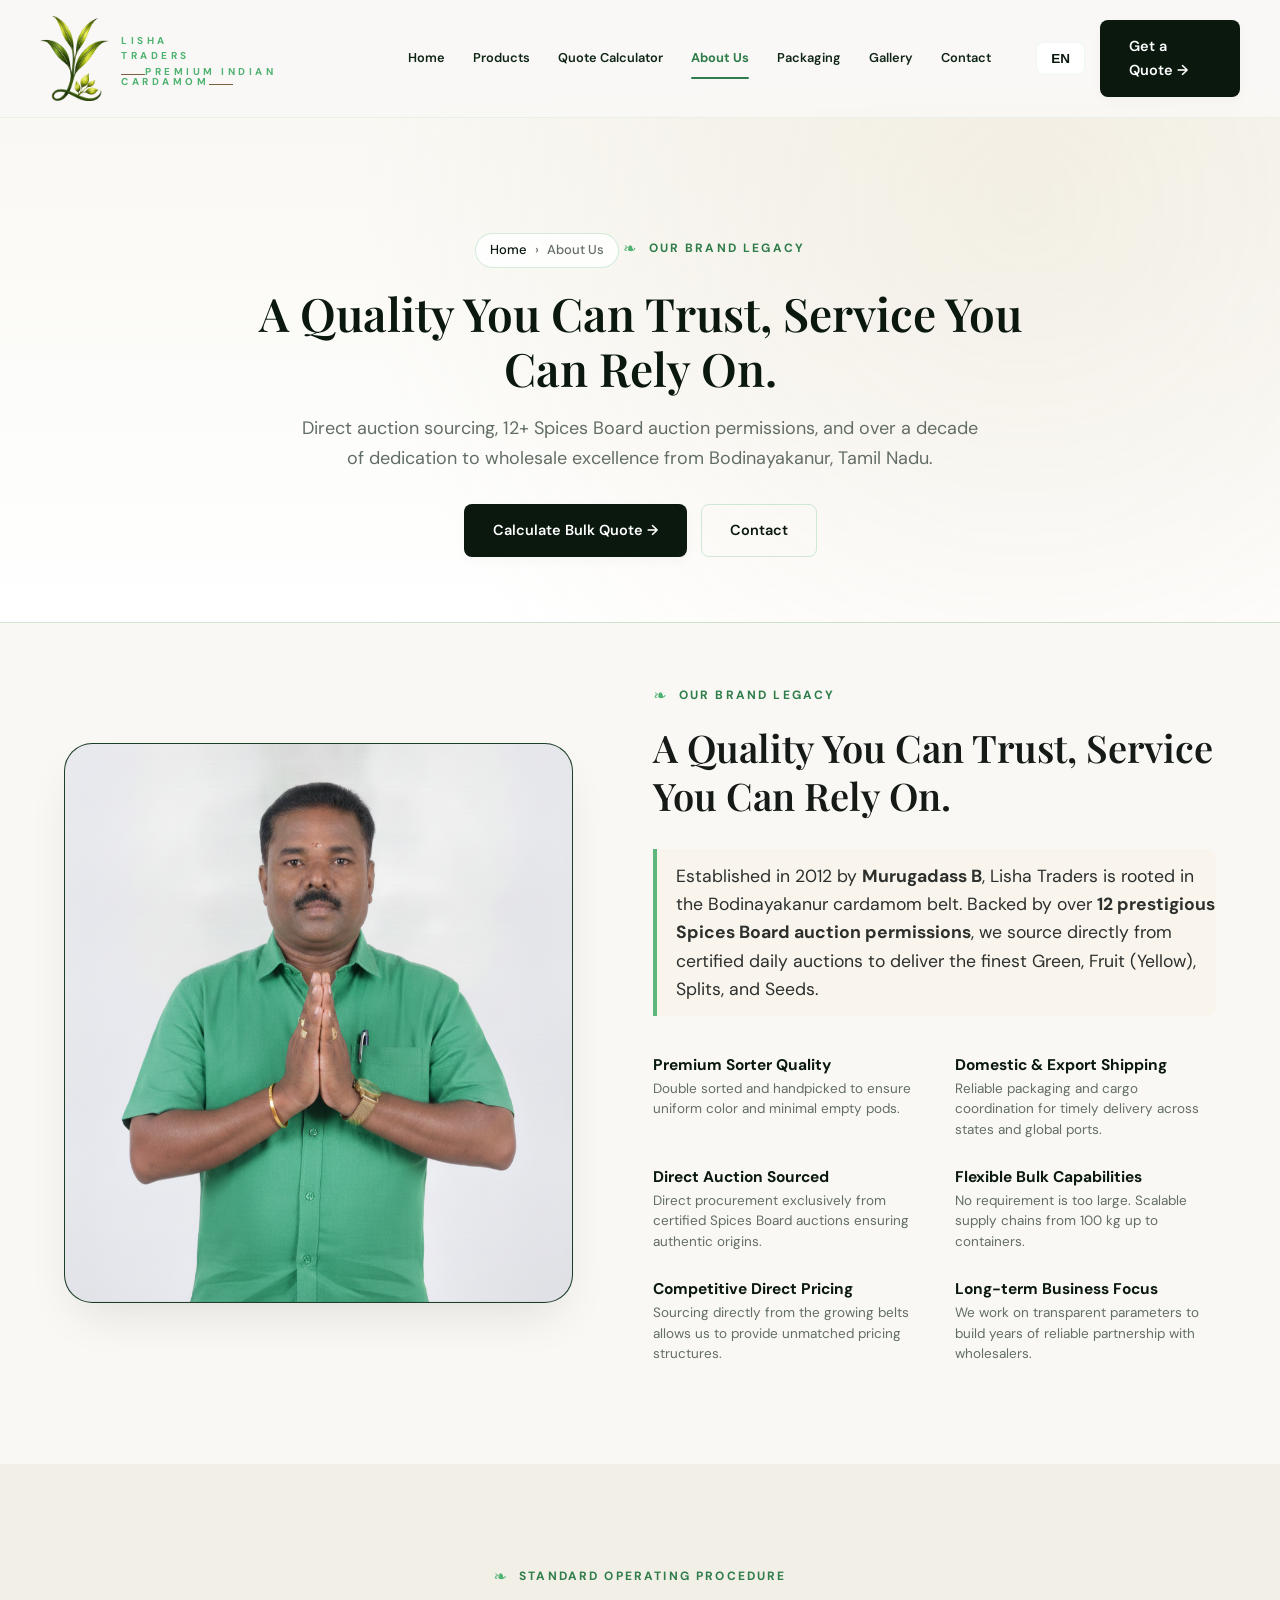
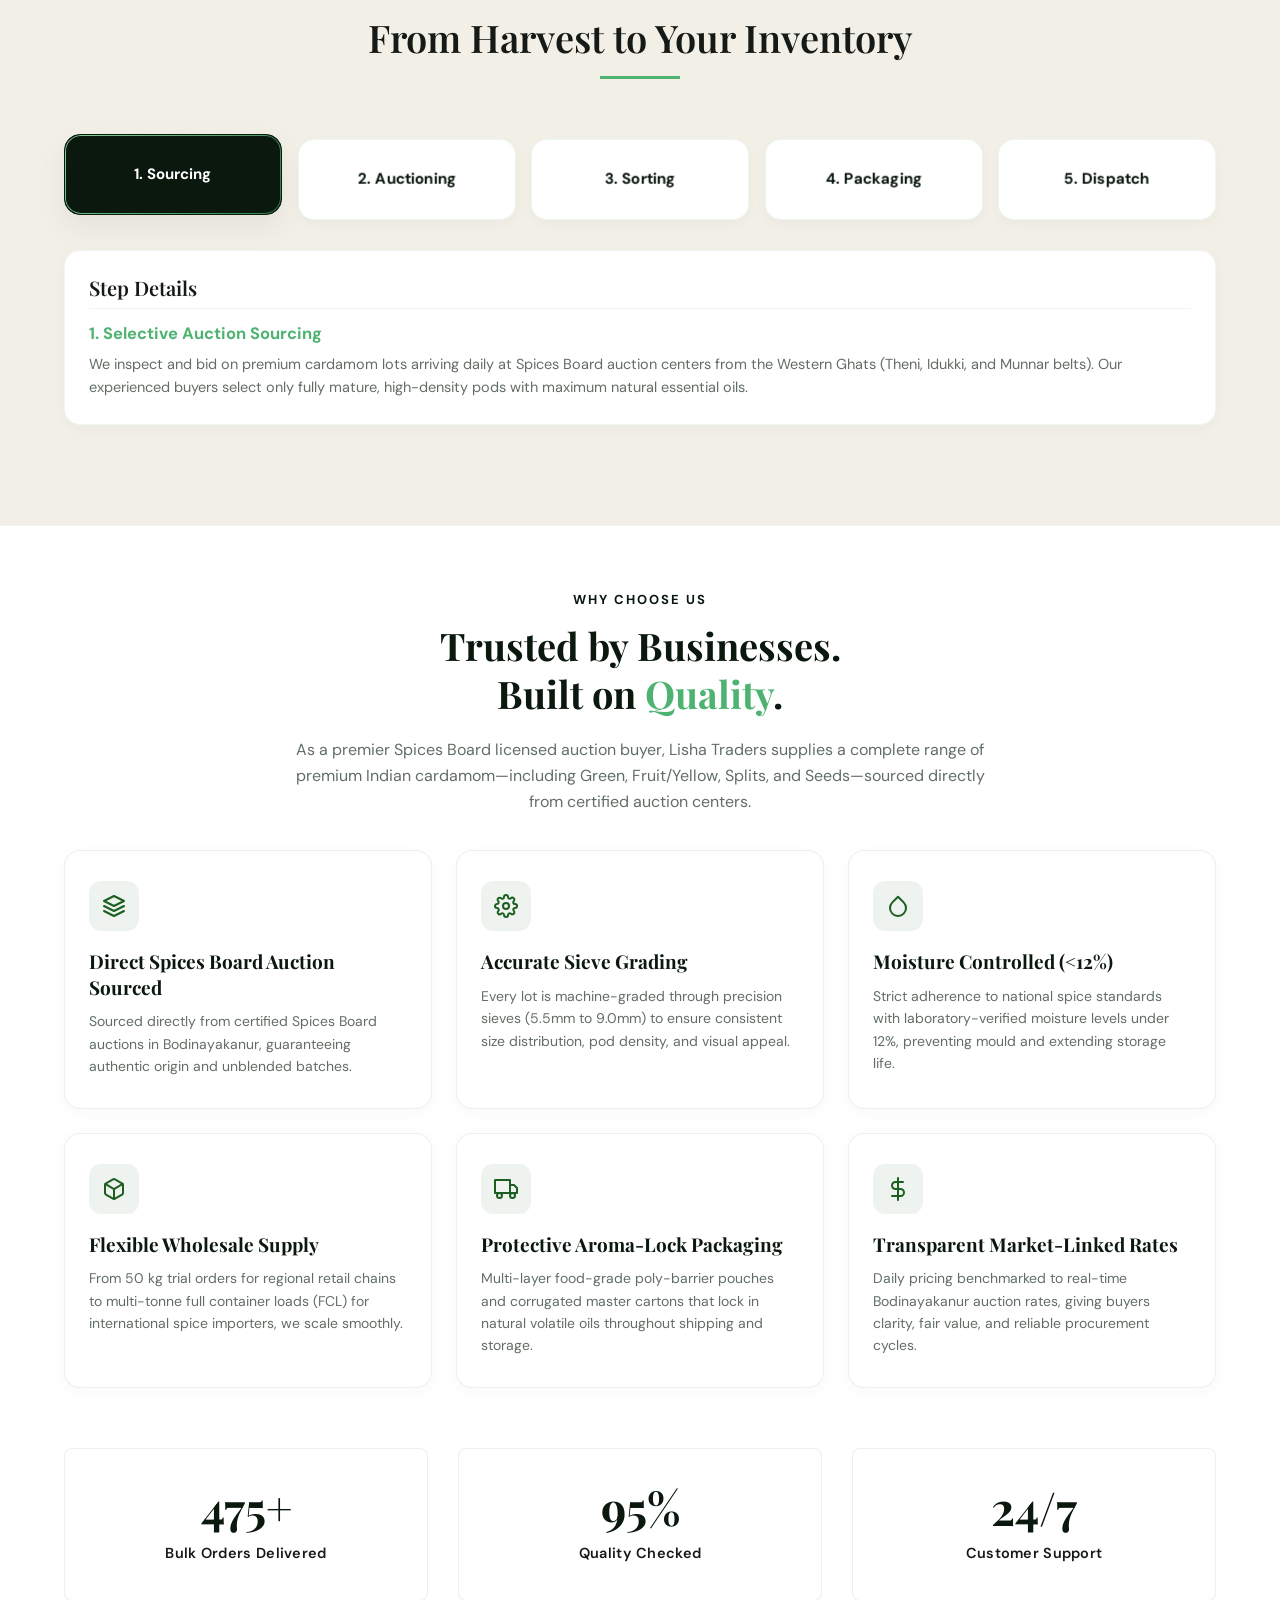
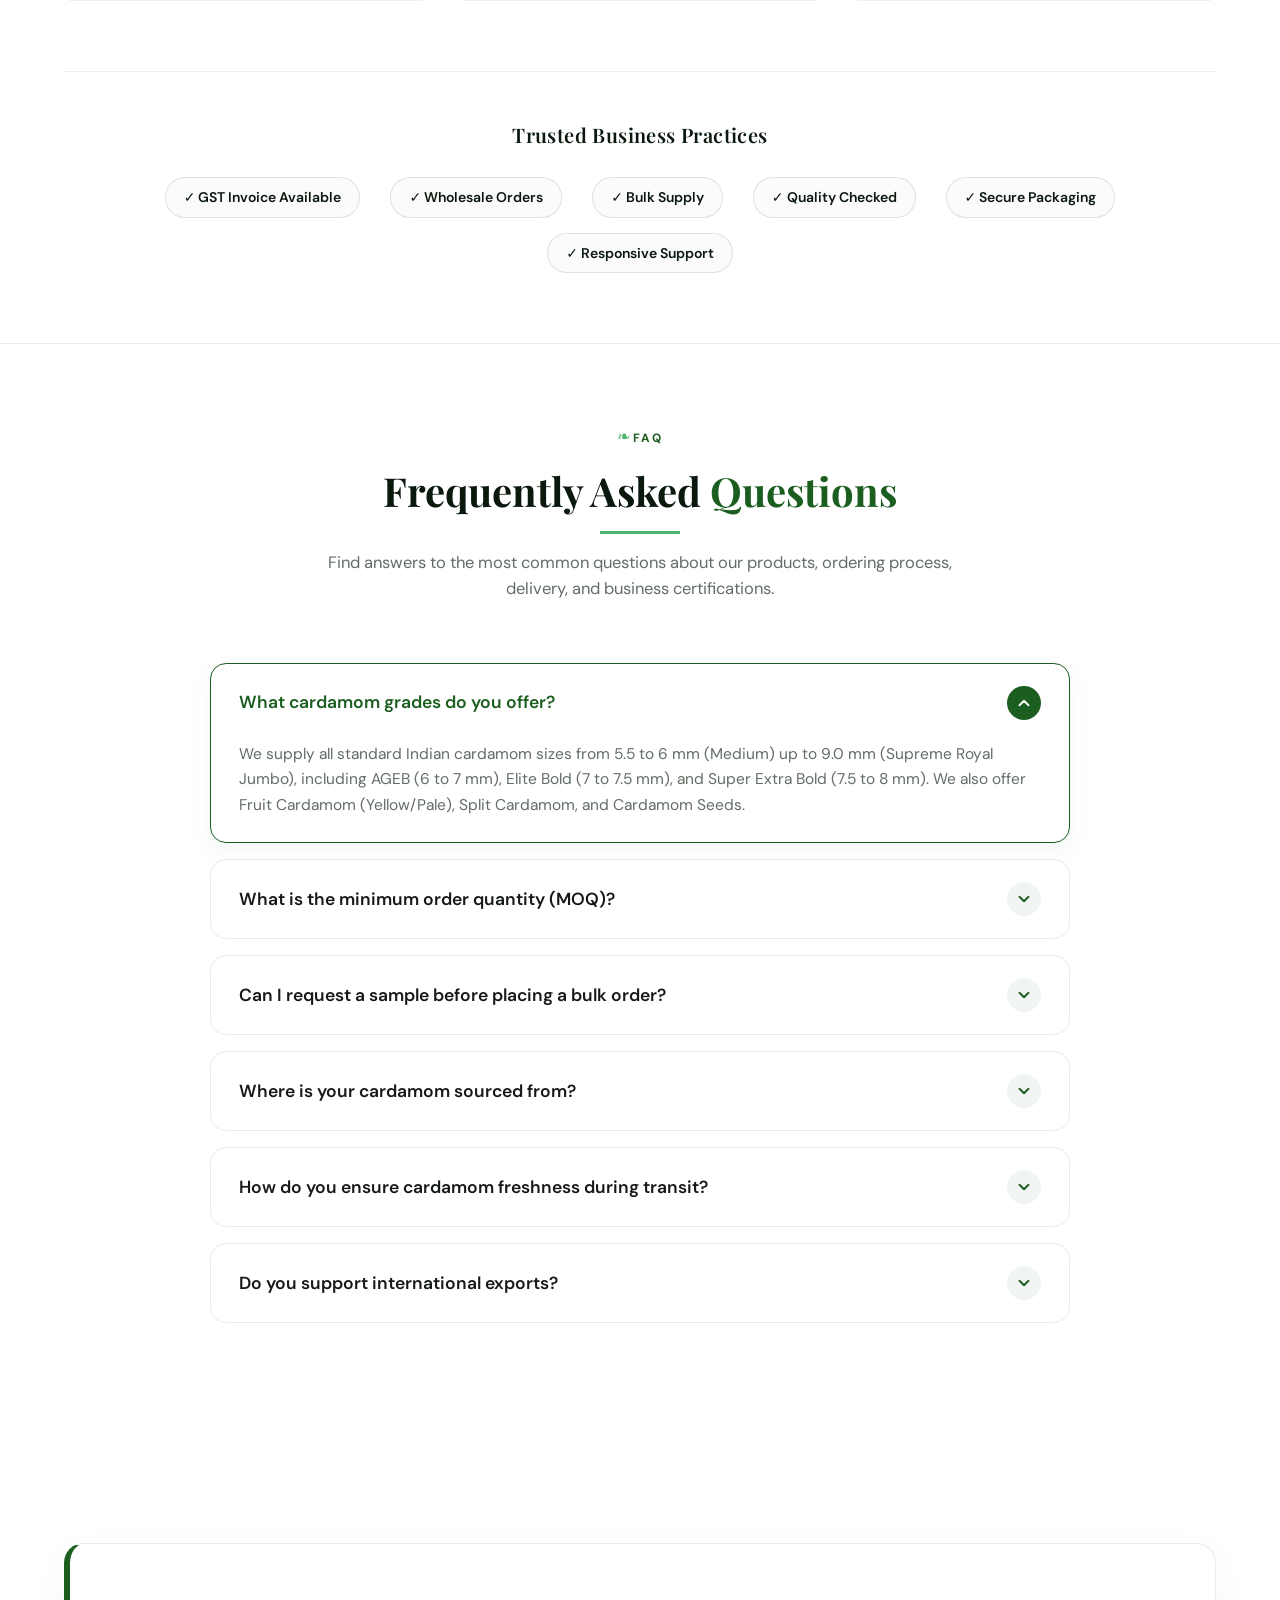
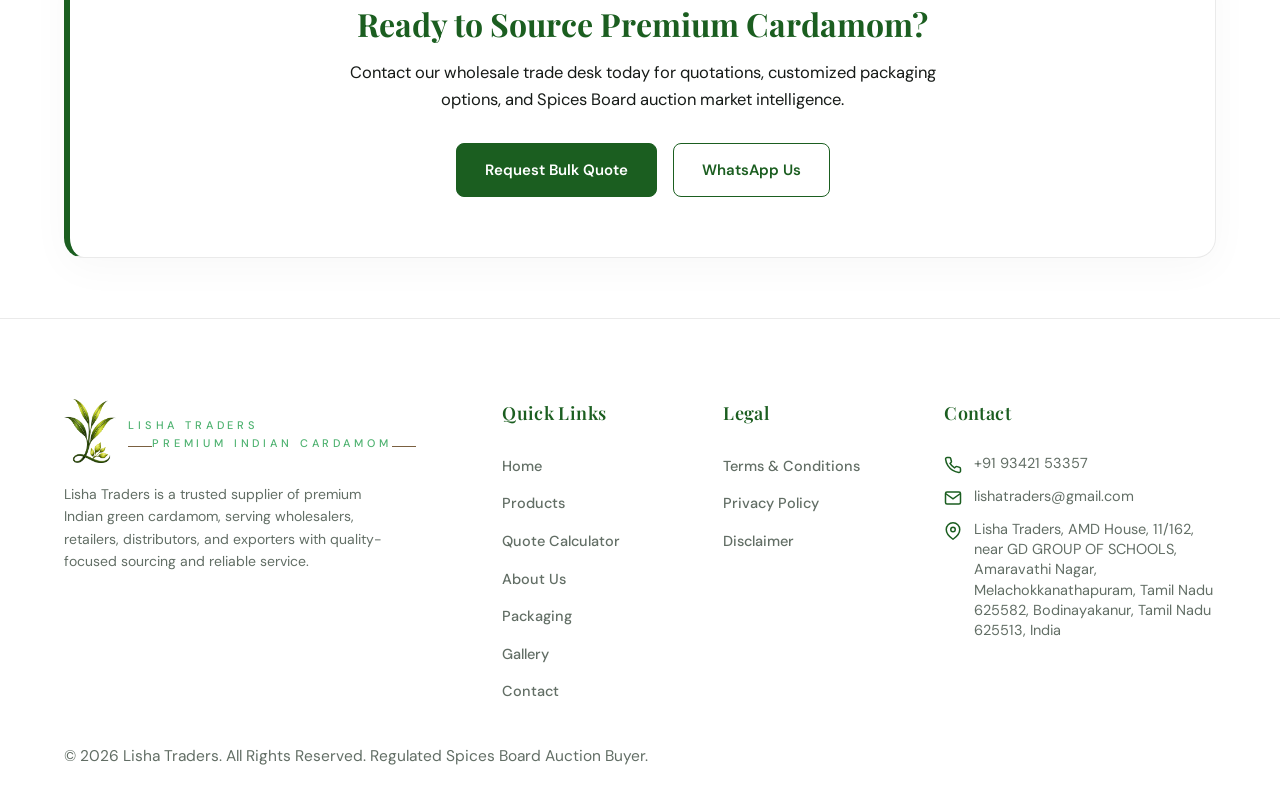
==== commit 41f050ea: "Auto-fill exact amount on scan in Google Pay and UPI apps with verified Axis account aid and dynamic" ====
--- a/about.html
+++ b/about.html
@@ -35,7 +35,7 @@
   <link
     href="https://fonts.googleapis.com/css2?family=Playfair+Display:ital,wght@0,500;0,600;0,700;1,500&family=Cormorant+Garamond:ital,wght@0,400;0,500;0,600;0,700;1,400;1,600&family=DM+Sans:wght@400;500;600;700&family=Mukta:wght@400;500;600;700&family=Pavanam&family=Cinzel+Decorative:wght@700&family=Praise&display=swap"
     rel="stylesheet">
-  <link rel="stylesheet" href="style.css?v=7.7">
+  <link rel="stylesheet" href="style.css?v=7.8">
   <script>
     (function() {
       try {
@@ -576,7 +576,7 @@
     </div>
   </footer>
 
-  <script src="app.js?v=7.7"></script>
+  <script src="app.js?v=7.8"></script>
 </body>
 
 </html>
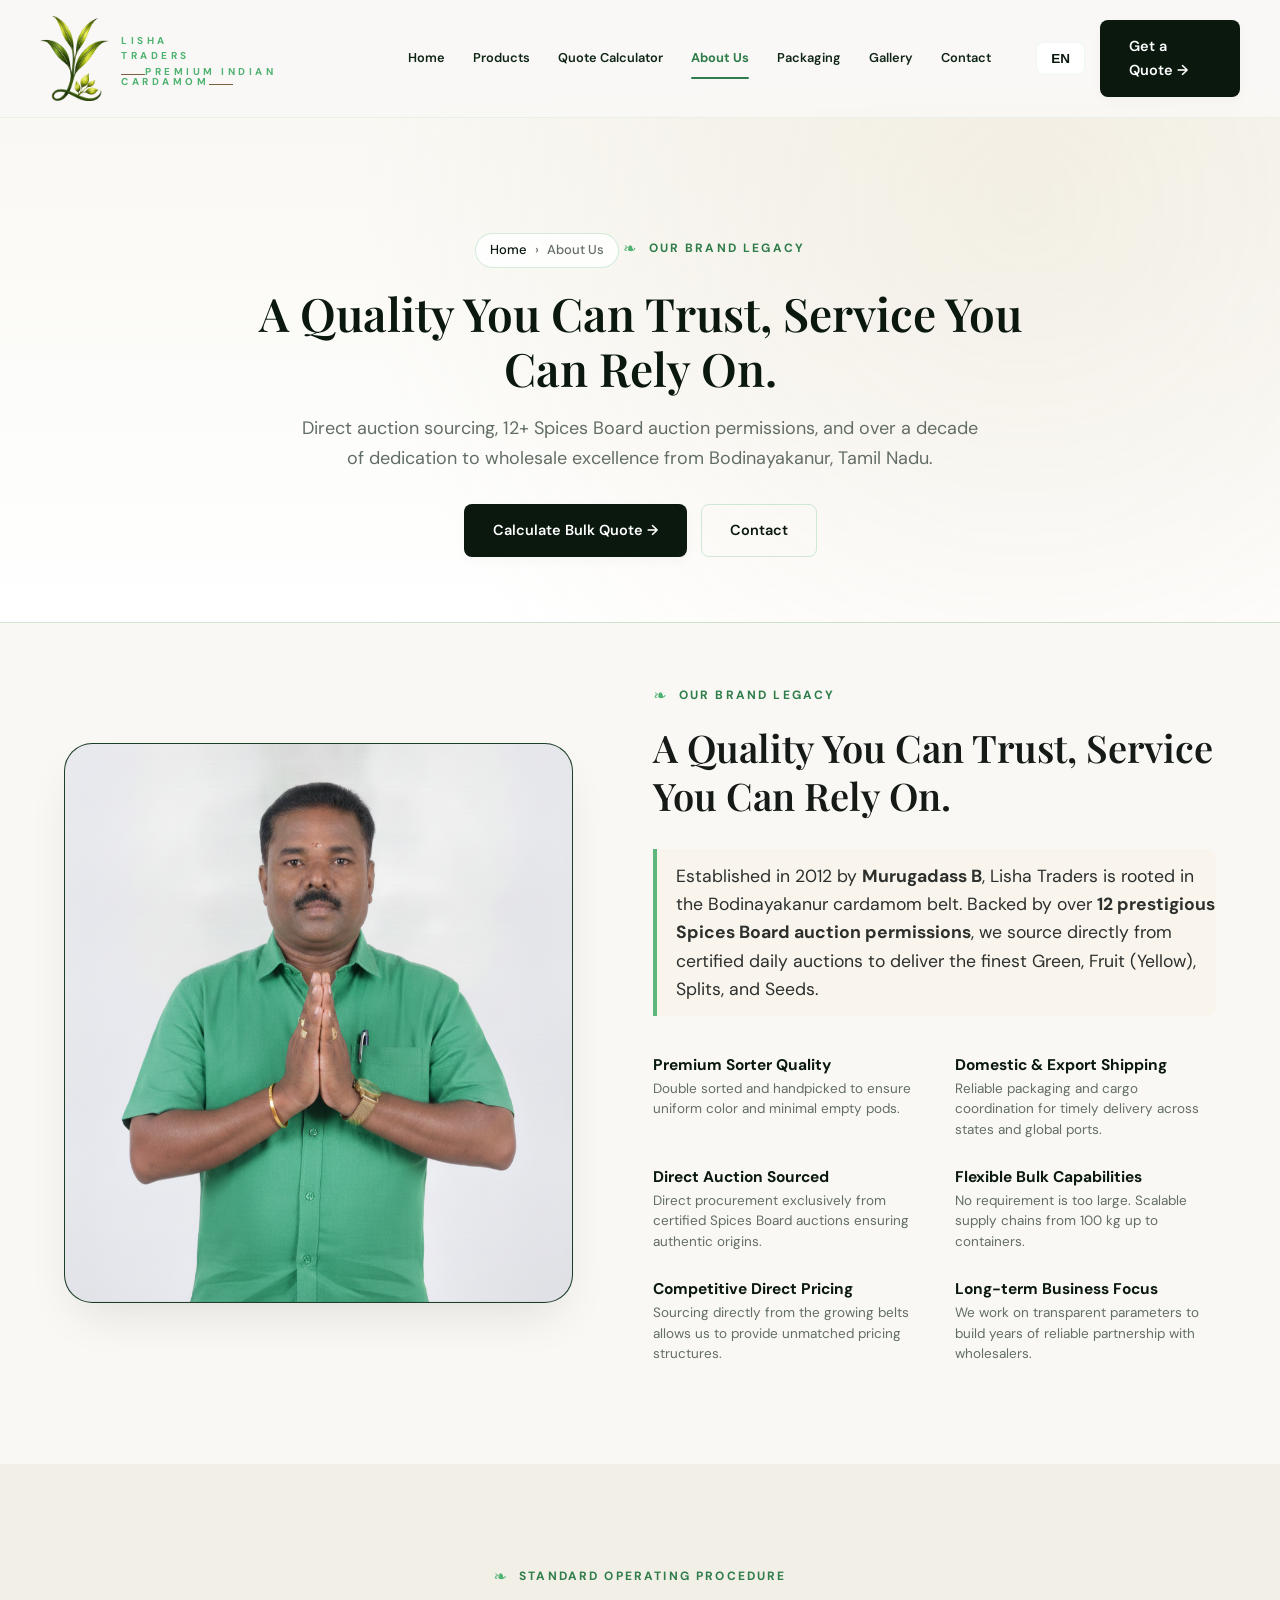
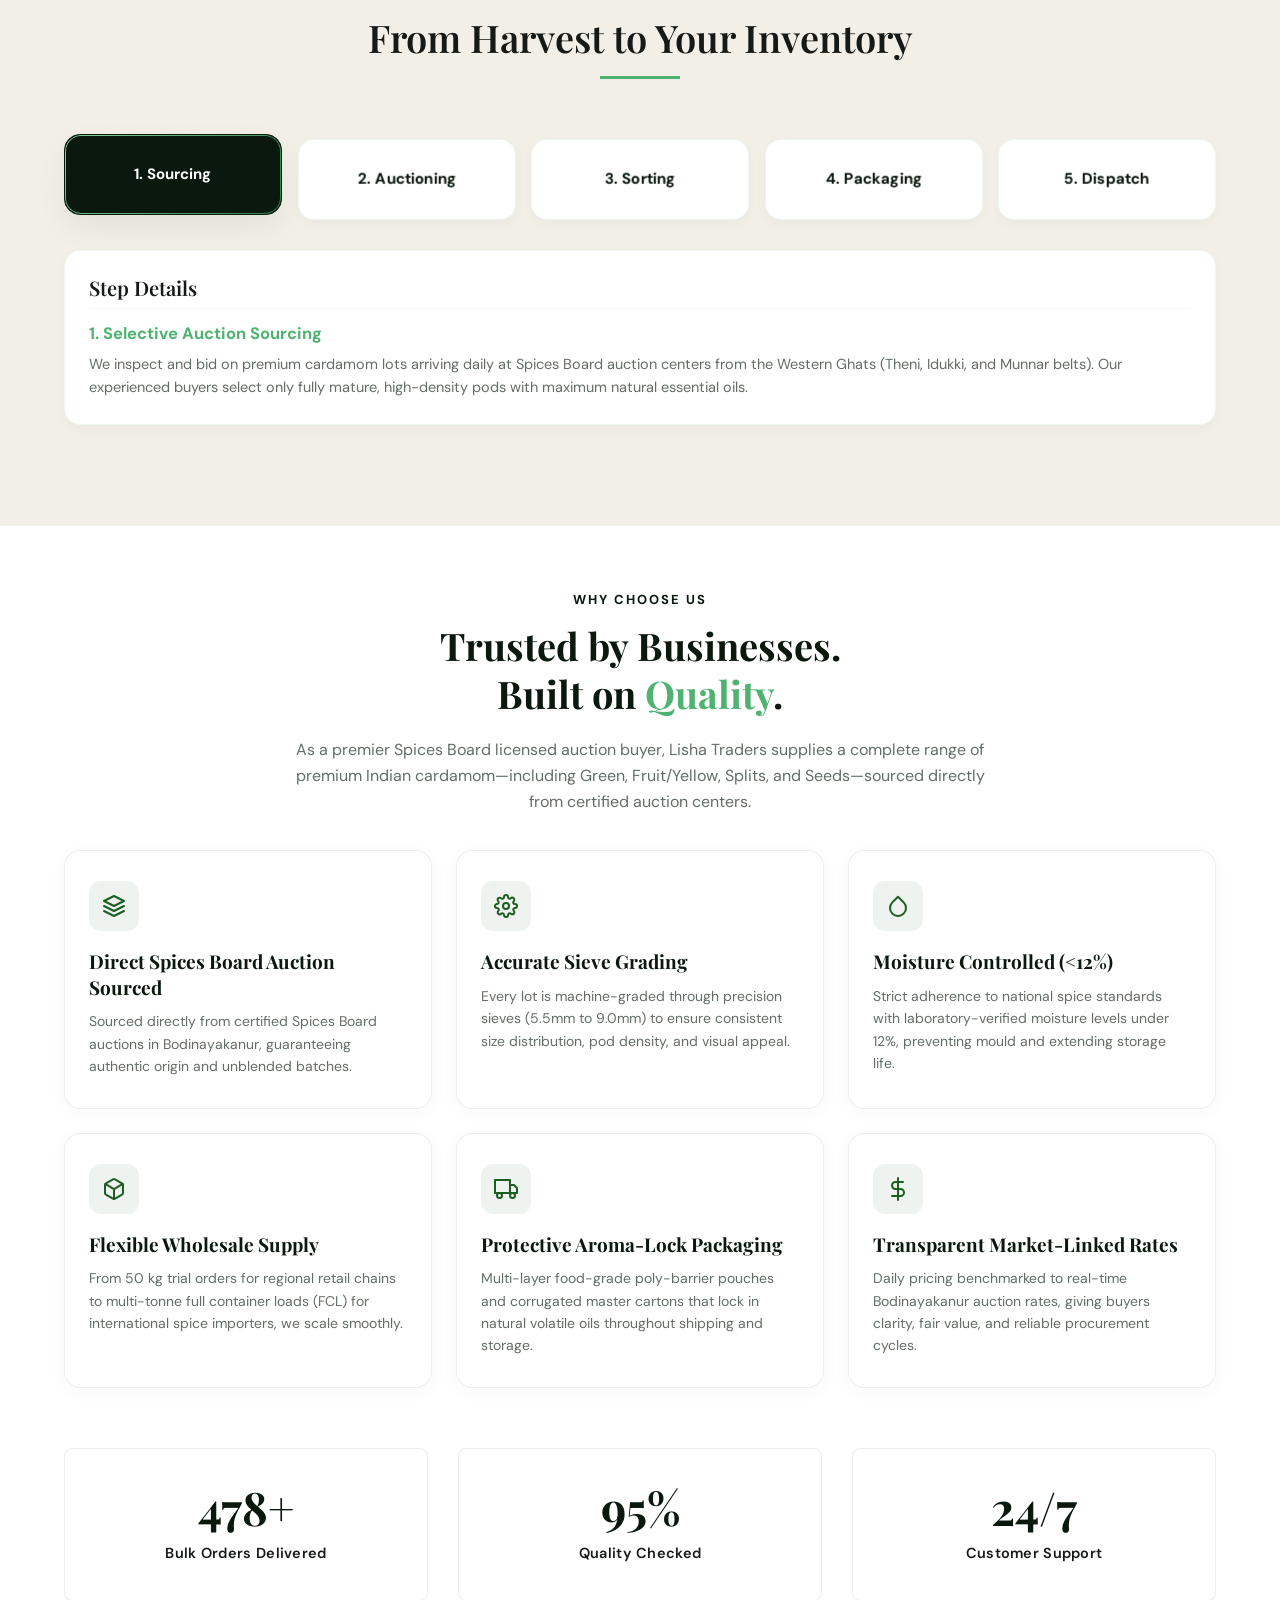
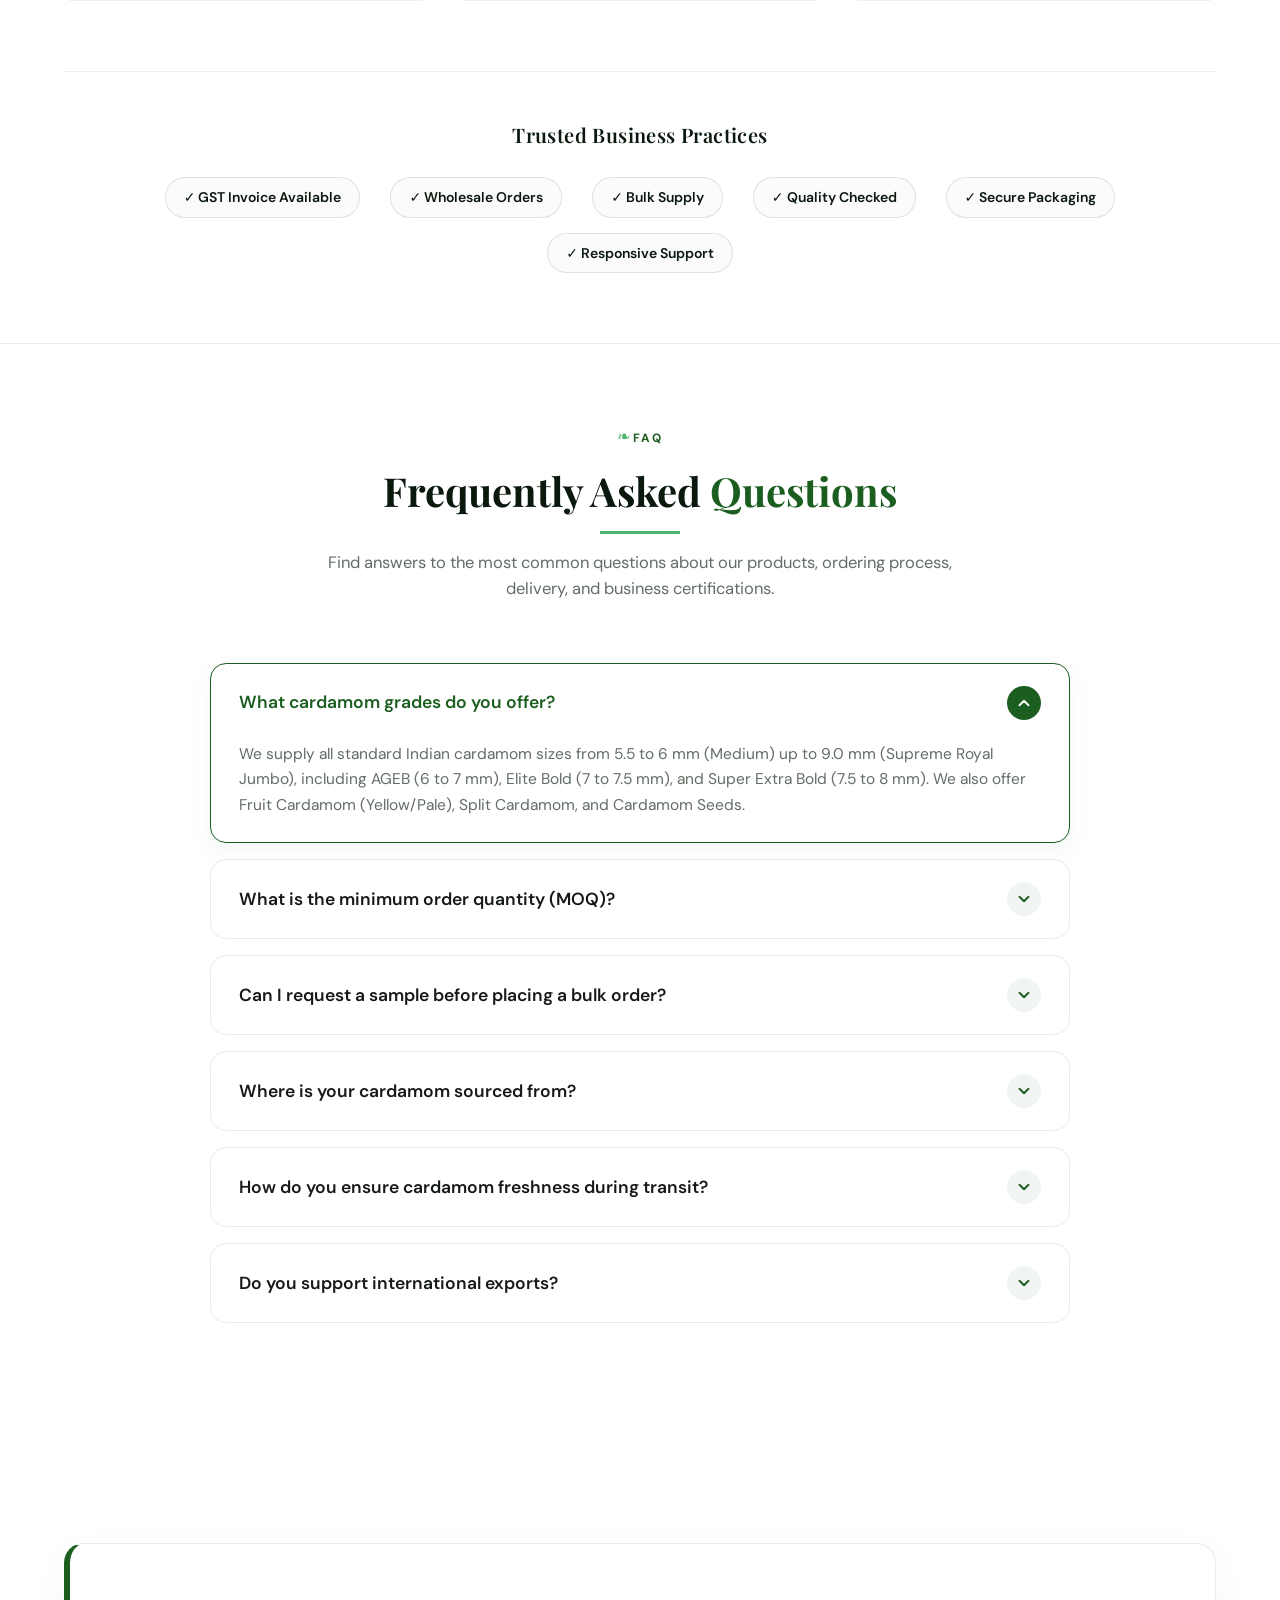
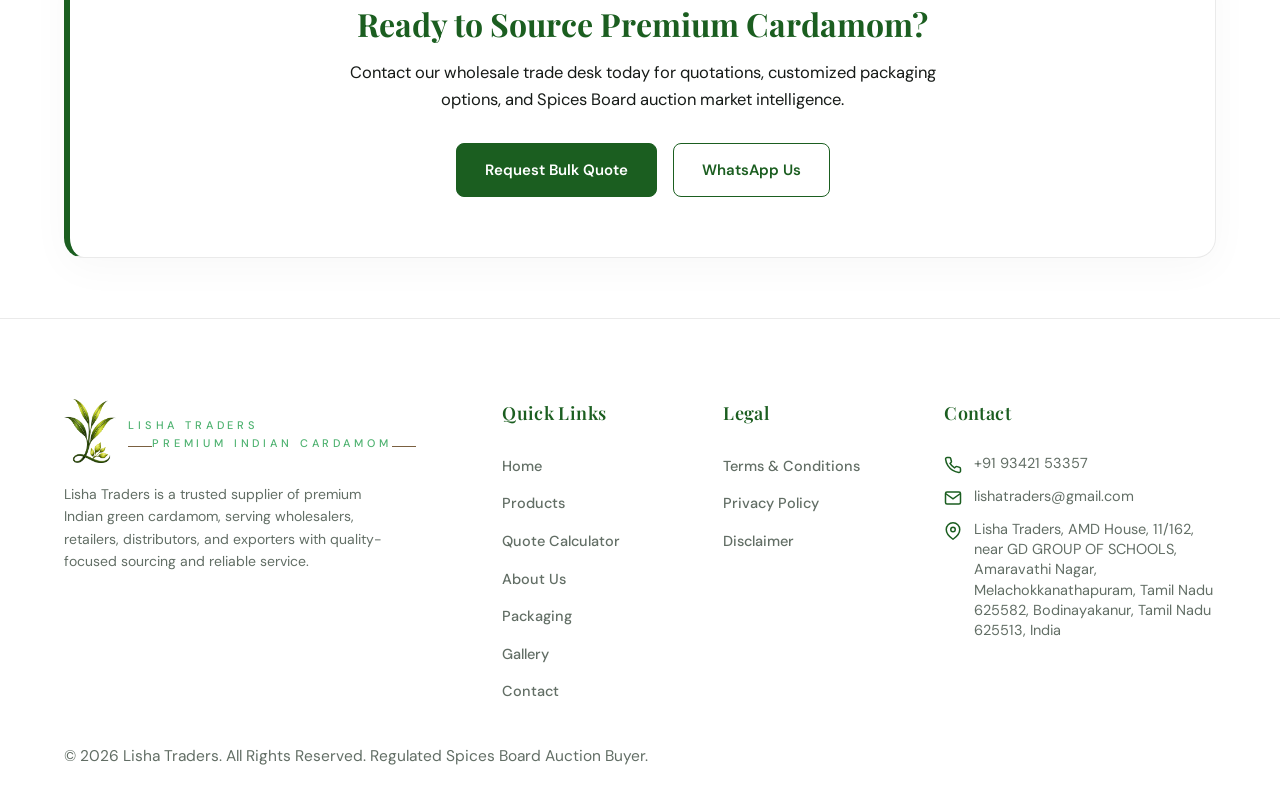
==== commit d758427e: "Streamline sample payment: show only prominent QR code, tap to open preferred UPI app, and display c" ====
--- a/about.html
+++ b/about.html
@@ -35,7 +35,7 @@
   <link
     href="https://fonts.googleapis.com/css2?family=Playfair+Display:ital,wght@0,500;0,600;0,700;1,500&family=Cormorant+Garamond:ital,wght@0,400;0,500;0,600;0,700;1,400;1,600&family=DM+Sans:wght@400;500;600;700&family=Mukta:wght@400;500;600;700&family=Pavanam&family=Cinzel+Decorative:wght@700&family=Praise&display=swap"
     rel="stylesheet">
-  <link rel="stylesheet" href="style.css?v=7.8">
+  <link rel="stylesheet" href="style.css?v=7.9">
   <script>
     (function() {
       try {
@@ -576,7 +576,7 @@
     </div>
   </footer>
 
-  <script src="app.js?v=7.8"></script>
+  <script src="app.js?v=7.9"></script>
 </body>
 
 </html>
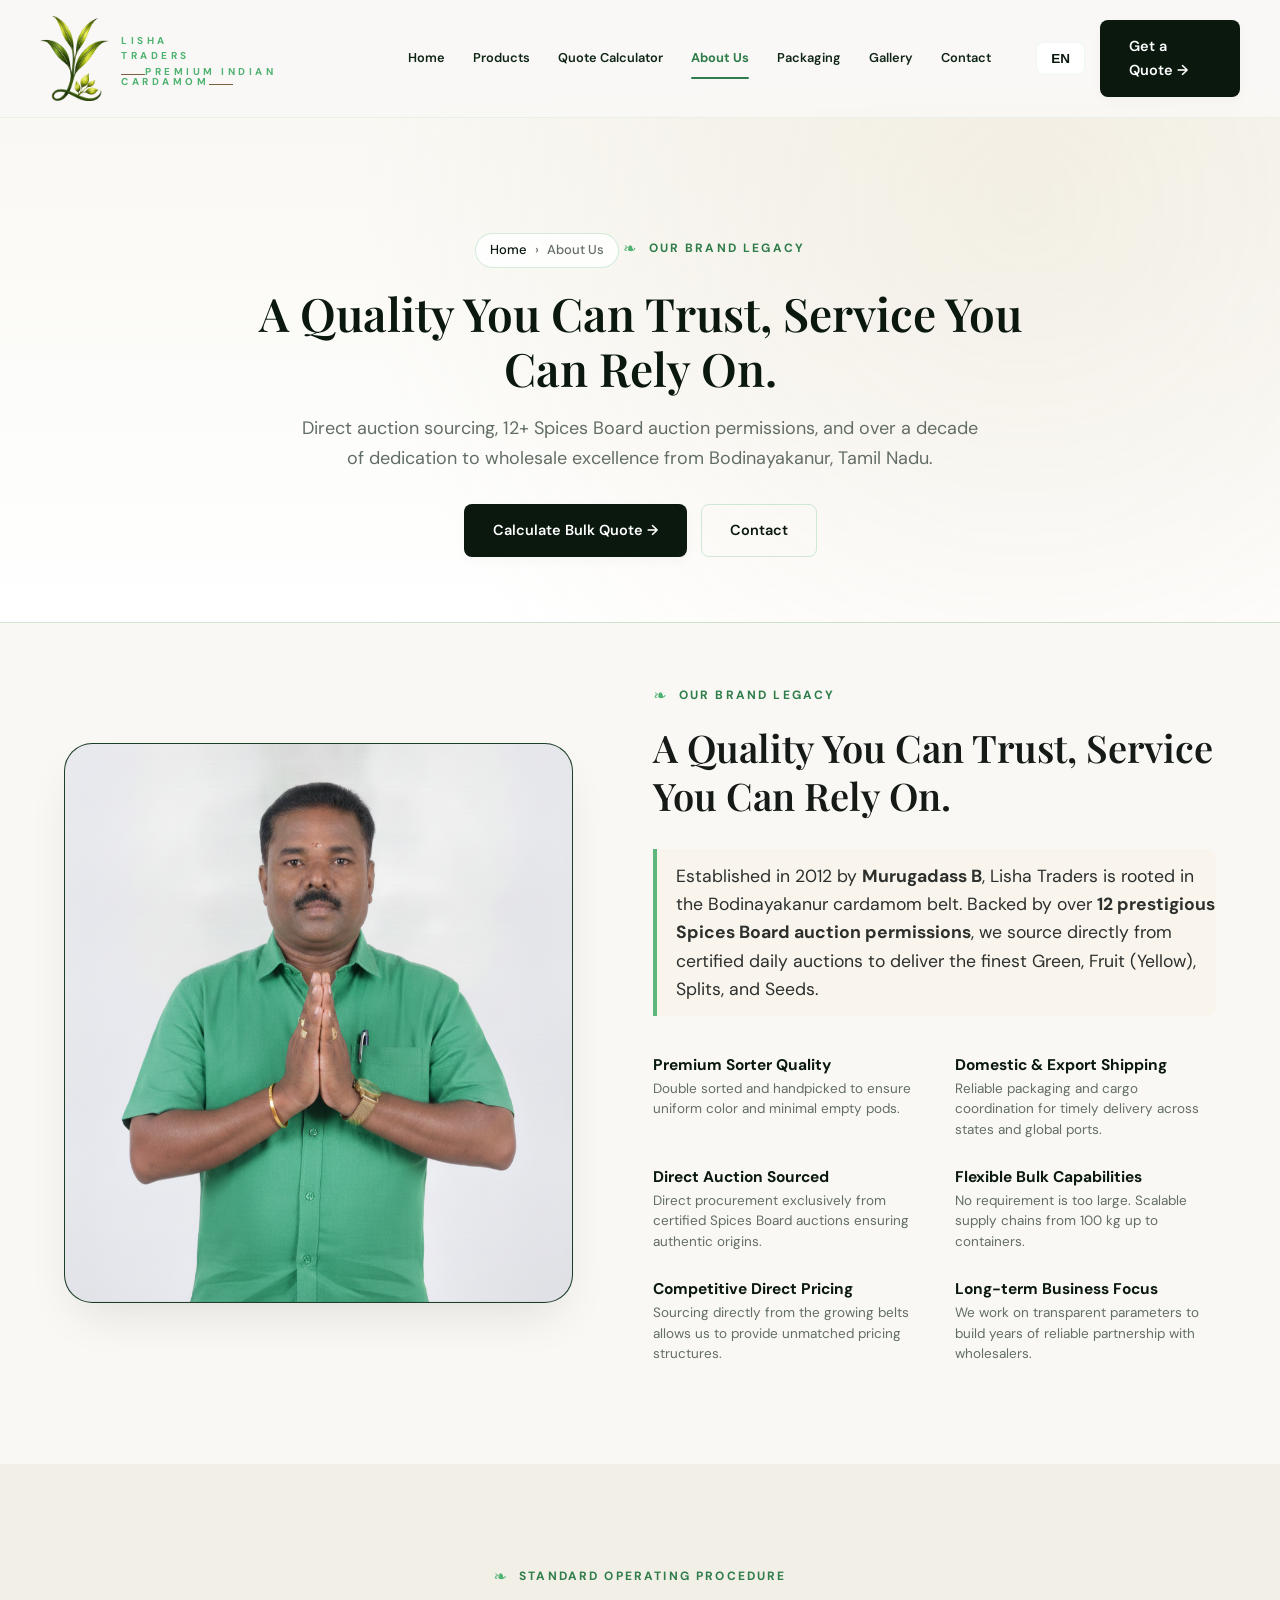
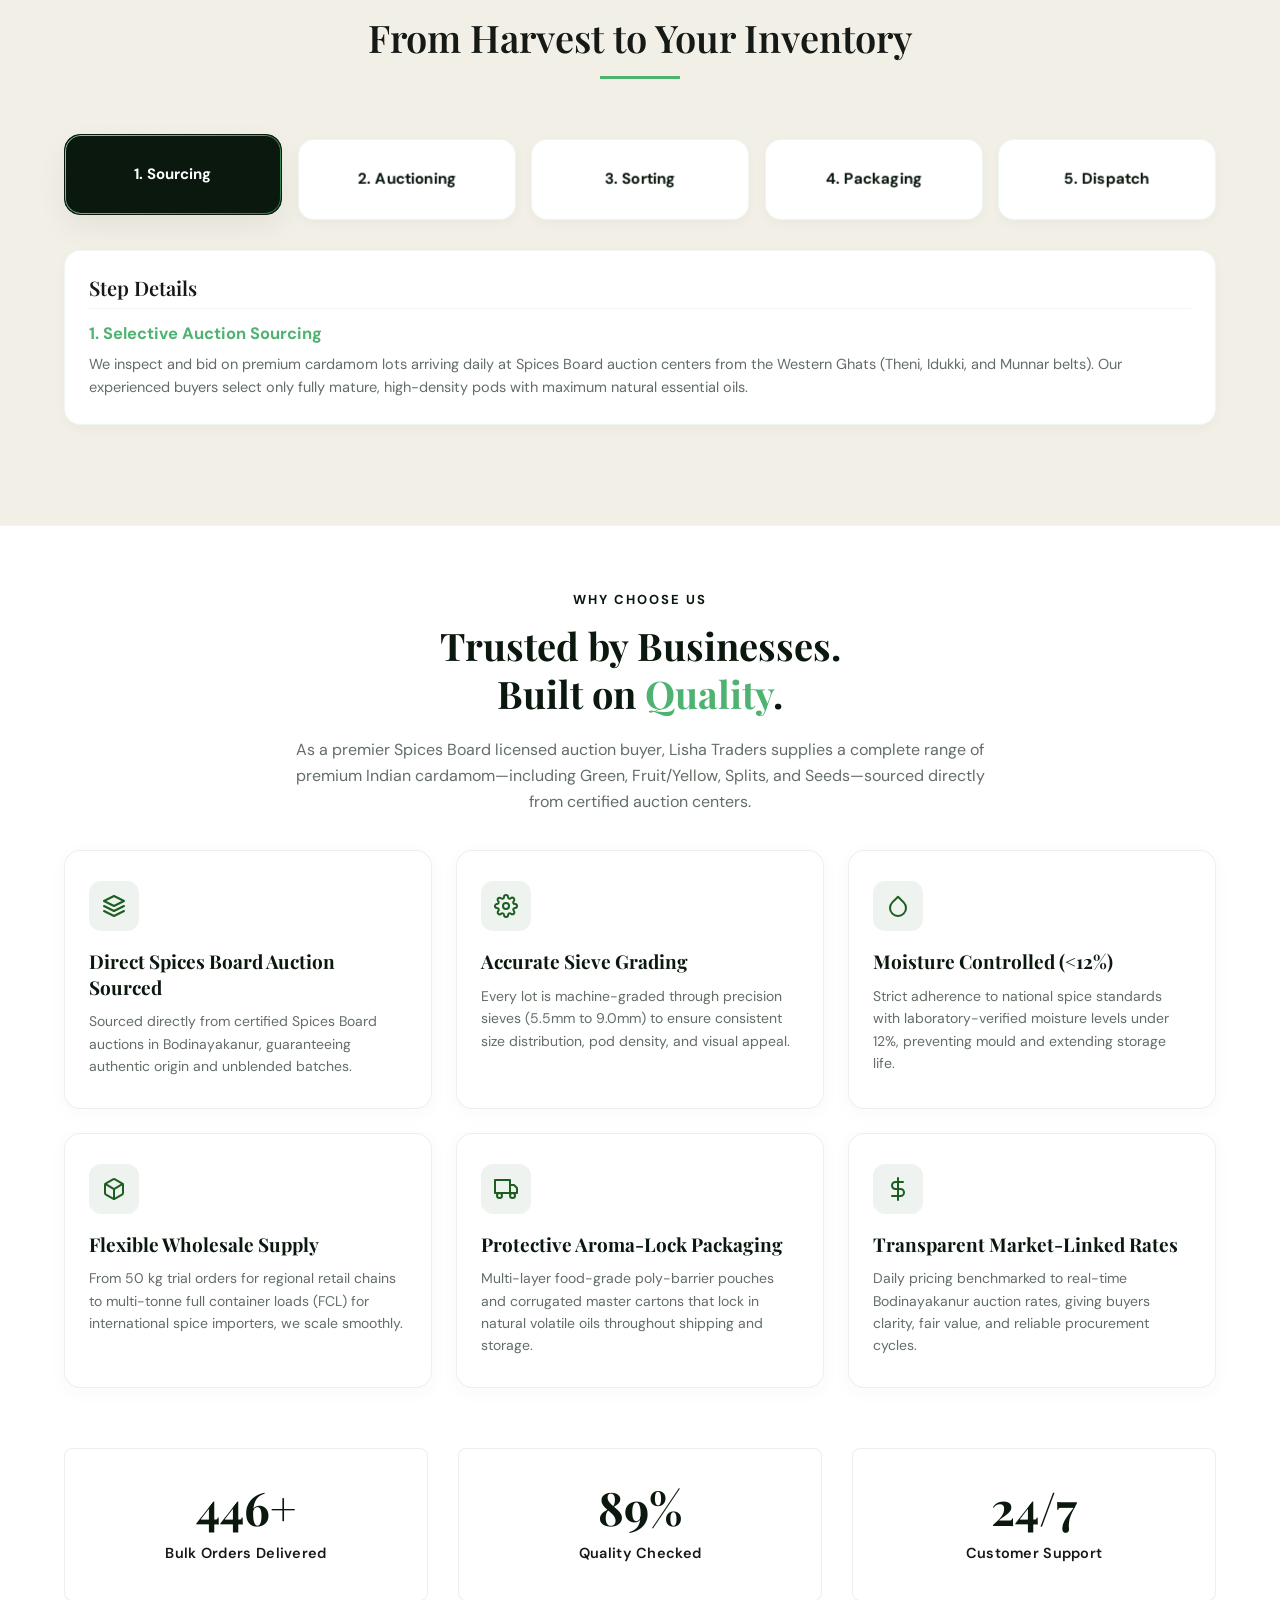
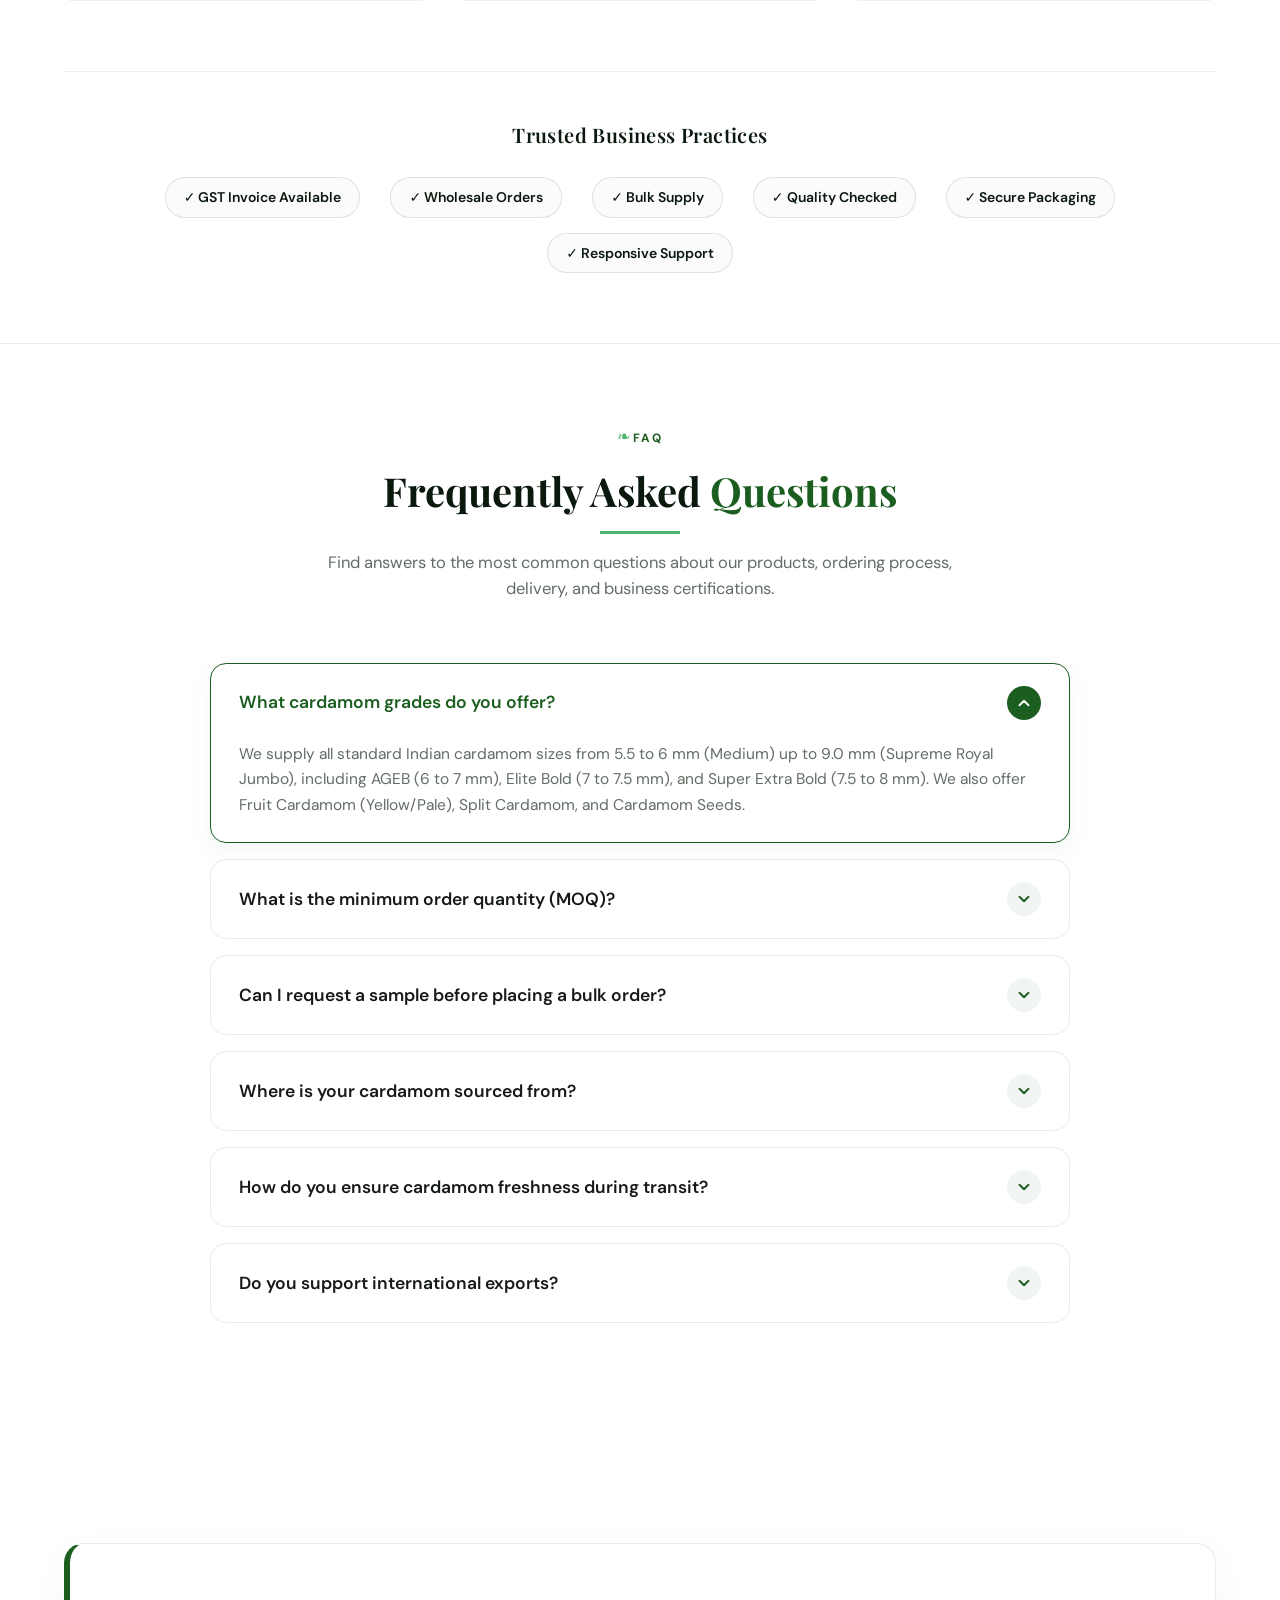
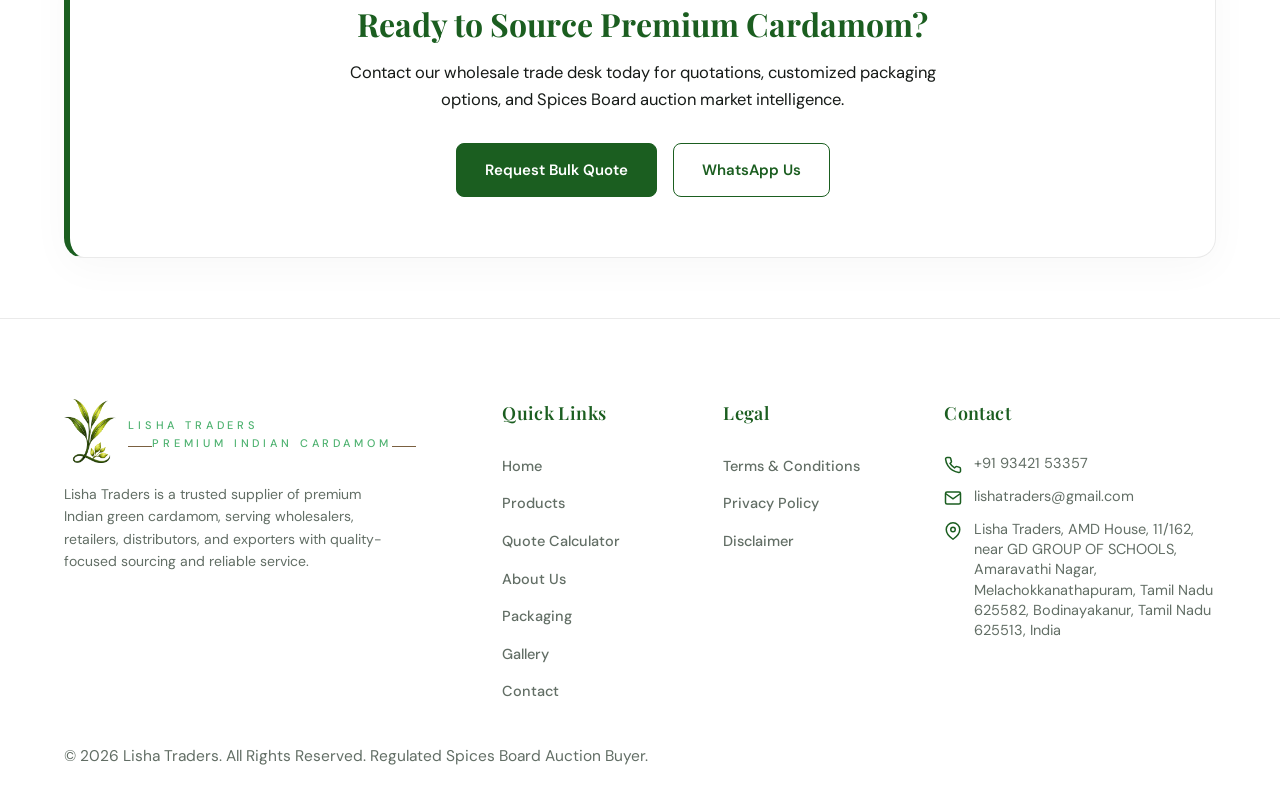
==== commit 66aefe6d: "Automatically display animated green tick overlay over QR code when payment is completed or confirme" ====
--- a/about.html
+++ b/about.html
@@ -35,7 +35,7 @@
   <link
     href="https://fonts.googleapis.com/css2?family=Playfair+Display:ital,wght@0,500;0,600;0,700;1,500&family=Cormorant+Garamond:ital,wght@0,400;0,500;0,600;0,700;1,400;1,600&family=DM+Sans:wght@400;500;600;700&family=Mukta:wght@400;500;600;700&family=Pavanam&family=Cinzel+Decorative:wght@700&family=Praise&display=swap"
     rel="stylesheet">
-  <link rel="stylesheet" href="style.css?v=7.9">
+  <link rel="stylesheet" href="style.css?v=8.0">
   <script>
     (function() {
       try {
@@ -576,7 +576,7 @@
     </div>
   </footer>
 
-  <script src="app.js?v=7.9"></script>
+  <script src="app.js?v=8.0"></script>
 </body>
 
 </html>
--- a/style.css
+++ b/style.css
@@ -7000,3 +7000,31 @@
     font-size: 10px !important;
   }
 }
+
+/* QR Payment Success Green Tick Animations */
+@keyframes popSuccess {
+  0% {
+    transform: scale(0.65);
+    opacity: 0;
+  }
+  60% {
+    transform: scale(1.06);
+    opacity: 1;
+  }
+  100% {
+    transform: scale(1);
+    opacity: 1;
+  }
+}
+@keyframes pulseGreenTick {
+  0%, 100% {
+    box-shadow: 0 4px 18px rgba(22, 163, 74, 0.45);
+  }
+  50% {
+    box-shadow: 0 4px 26px rgba(22, 163, 74, 0.8), 0 0 0 8px rgba(22, 163, 74, 0.15);
+  }
+}
+.qr-success-badge-pulse {
+  animation: pulseGreenTick 2s infinite ease-in-out;
+}
+
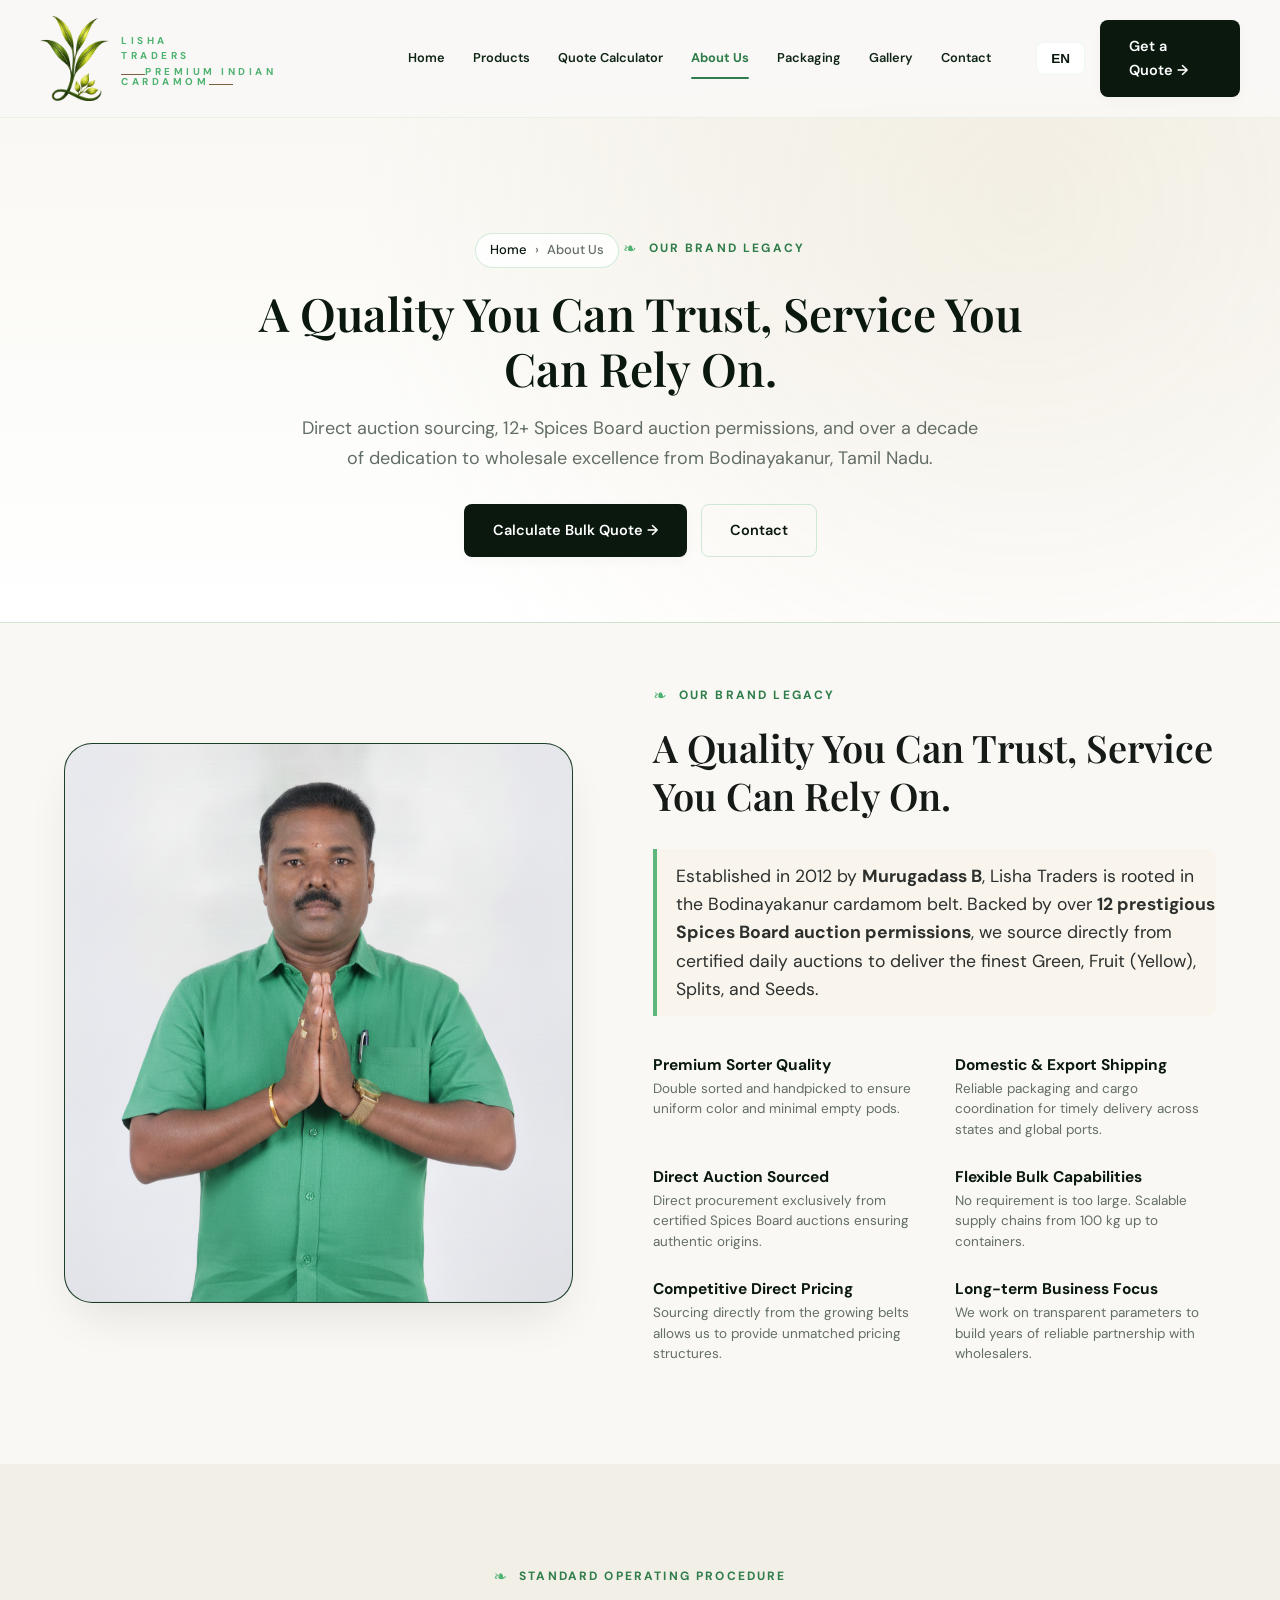
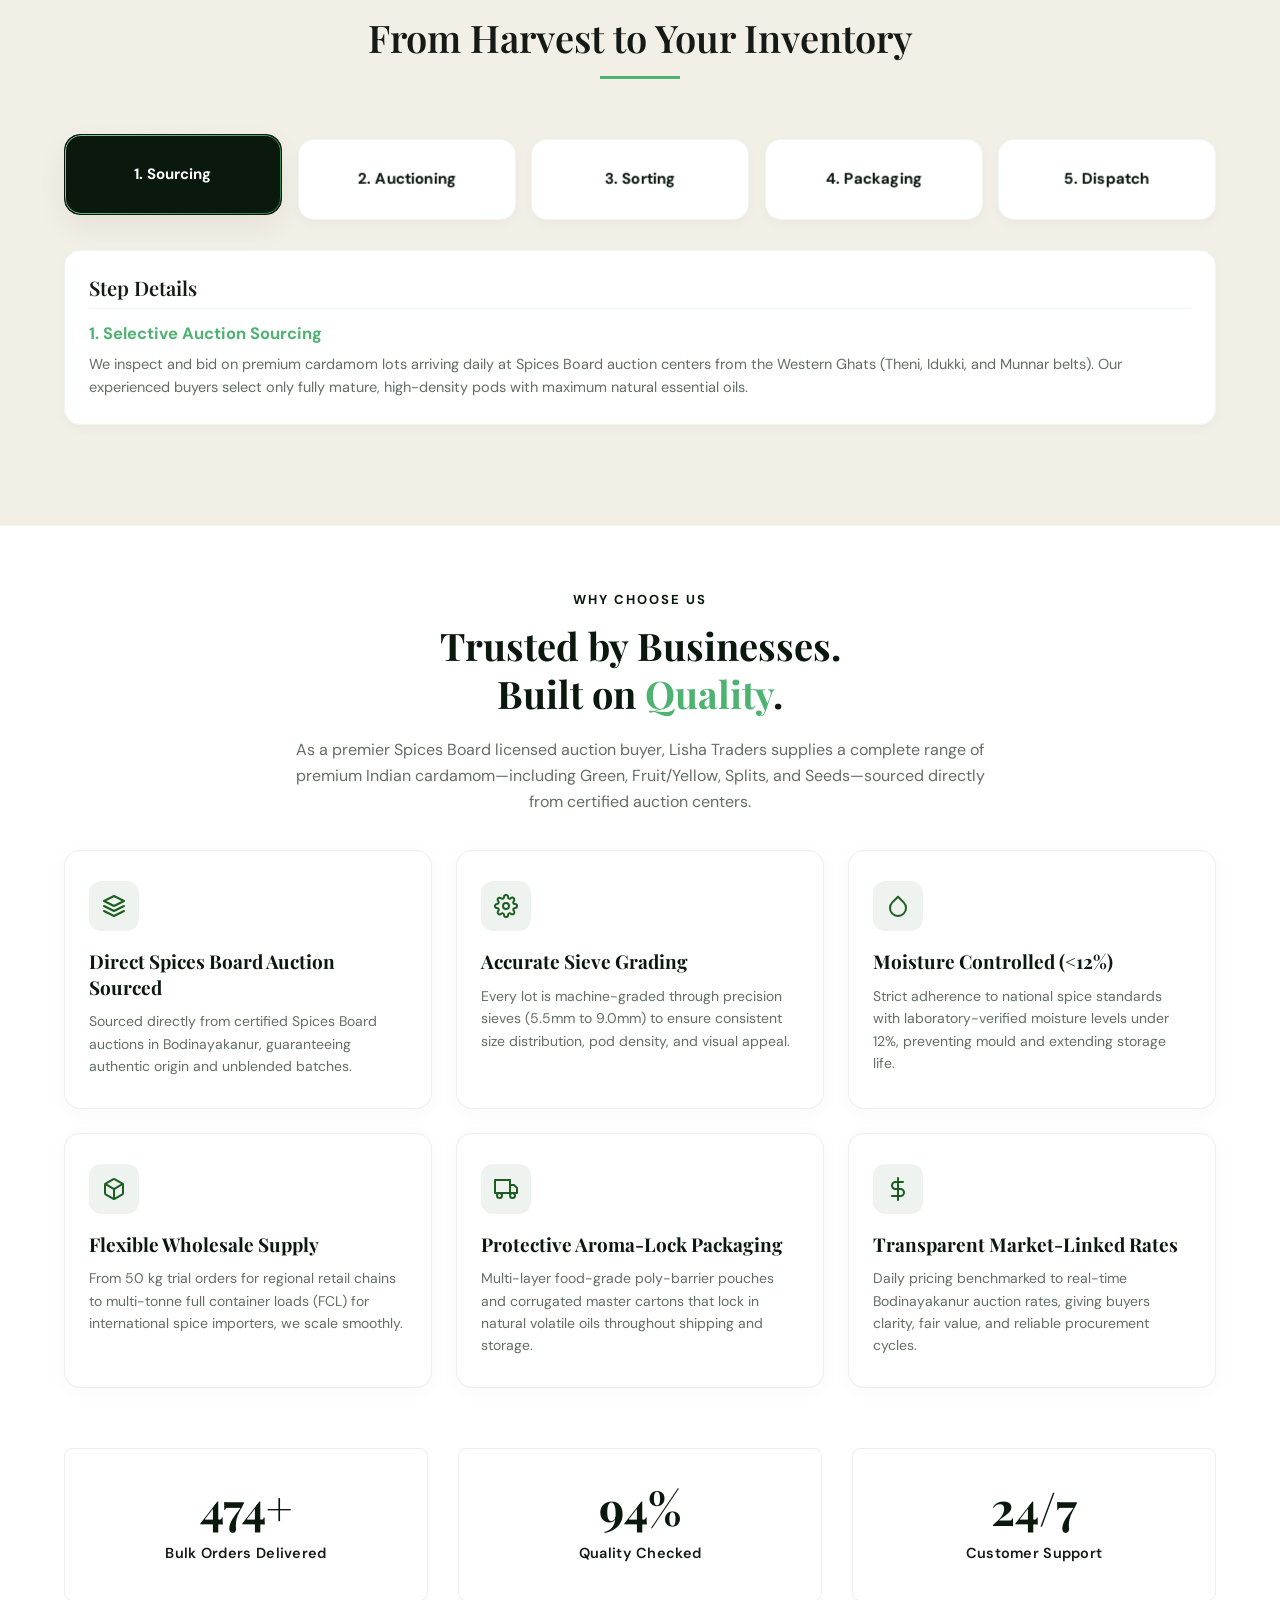
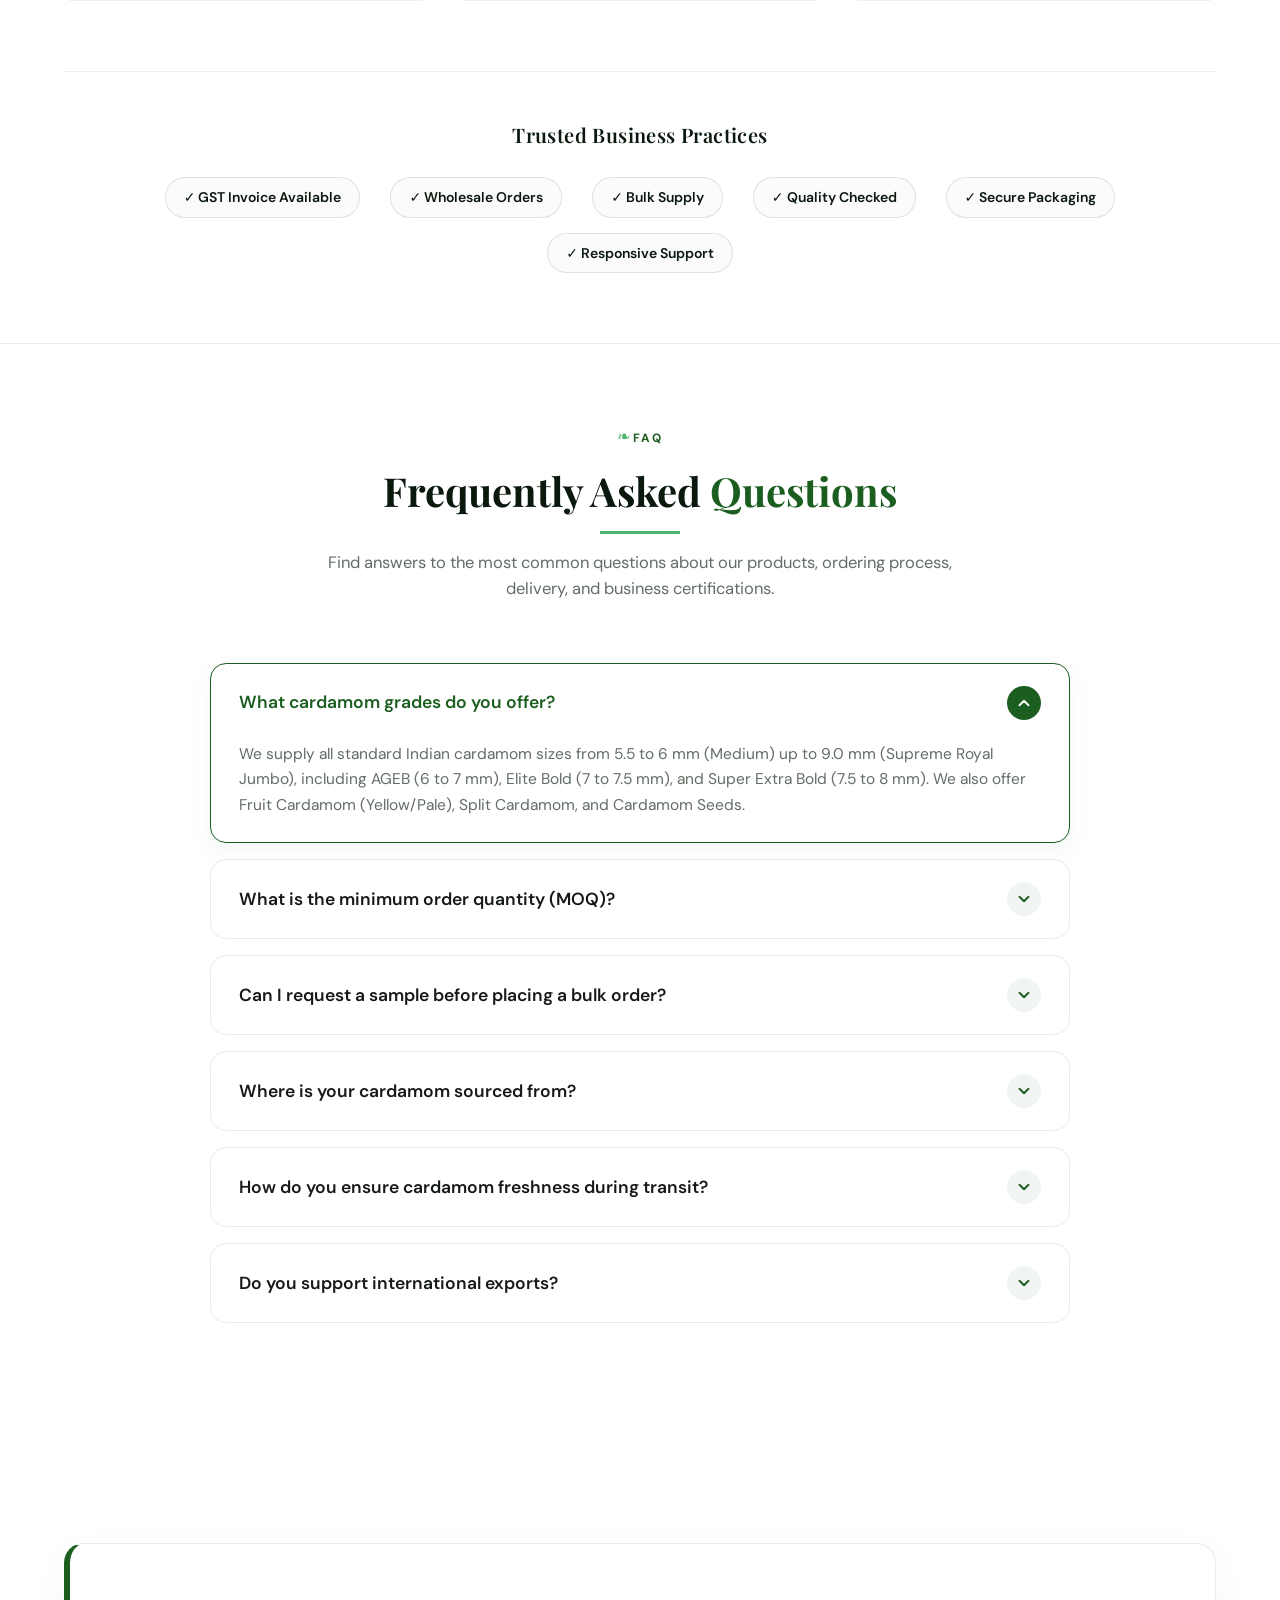
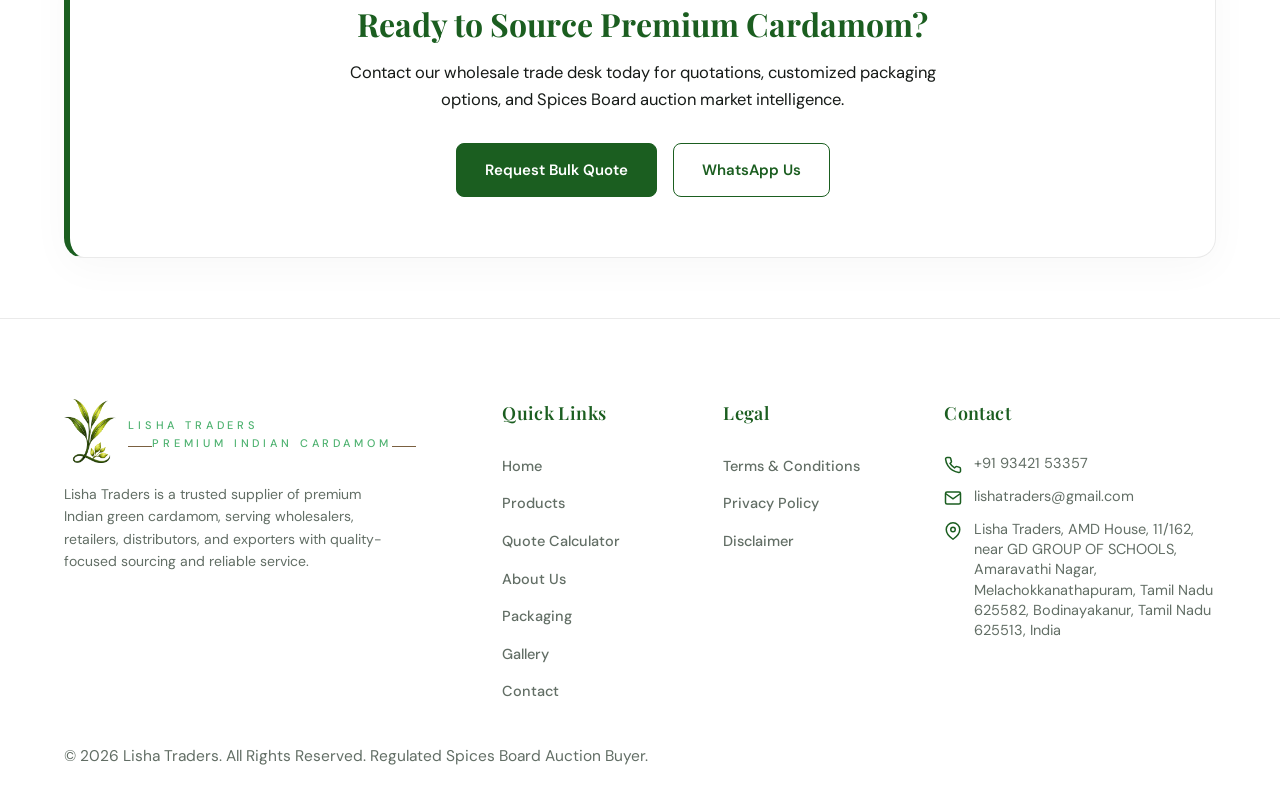
==== commit 1528fe94: "Fix sample package payment state bug: automatically reset QR and green tick on package/weight change" ====
--- a/about.html
+++ b/about.html
@@ -35,7 +35,7 @@
   <link
     href="https://fonts.googleapis.com/css2?family=Playfair+Display:ital,wght@0,500;0,600;0,700;1,500&family=Cormorant+Garamond:ital,wght@0,400;0,500;0,600;0,700;1,400;1,600&family=DM+Sans:wght@400;500;600;700&family=Mukta:wght@400;500;600;700&family=Pavanam&family=Cinzel+Decorative:wght@700&family=Praise&display=swap"
     rel="stylesheet">
-  <link rel="stylesheet" href="style.css?v=8.0">
+  <link rel="stylesheet" href="style.css?v=8.1">
   <script>
     (function() {
       try {
@@ -576,7 +576,7 @@
     </div>
   </footer>
 
-  <script src="app.js?v=8.0"></script>
+  <script src="app.js?v=8.1"></script>
 </body>
 
 </html>
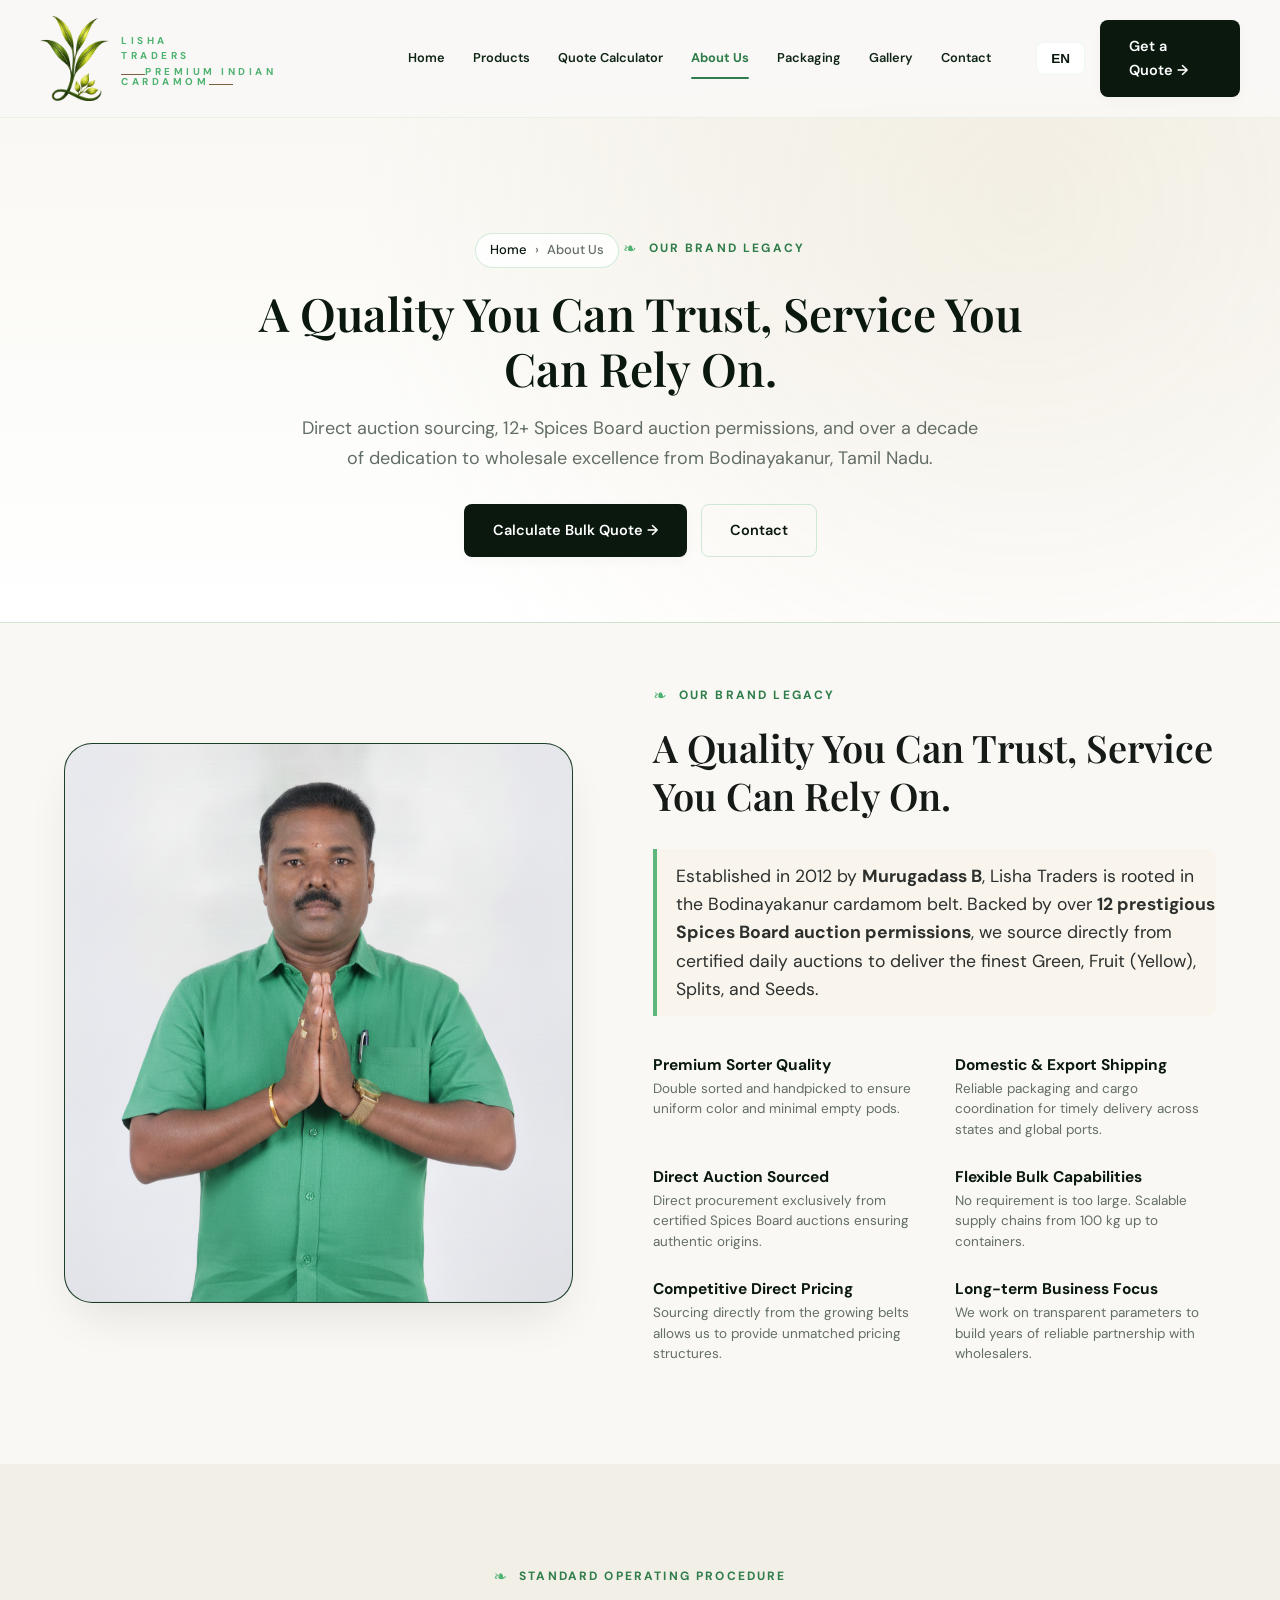
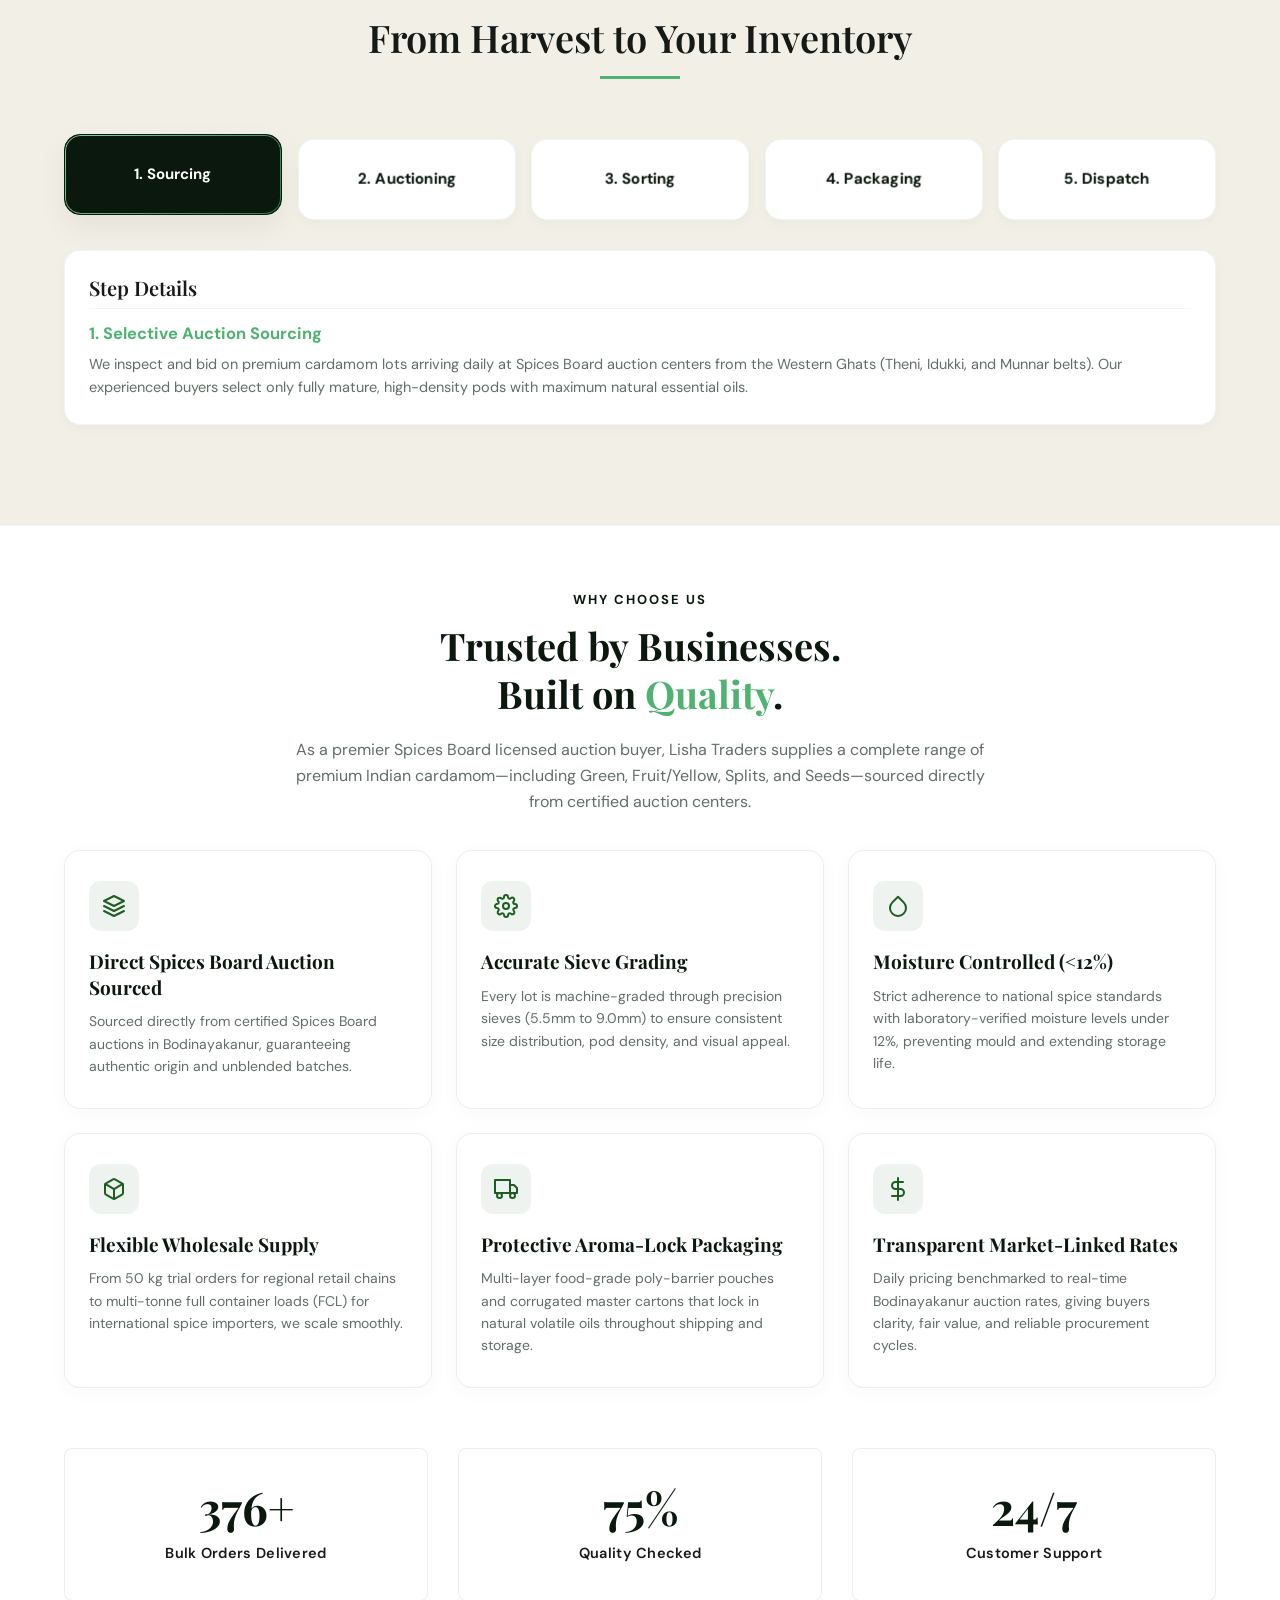
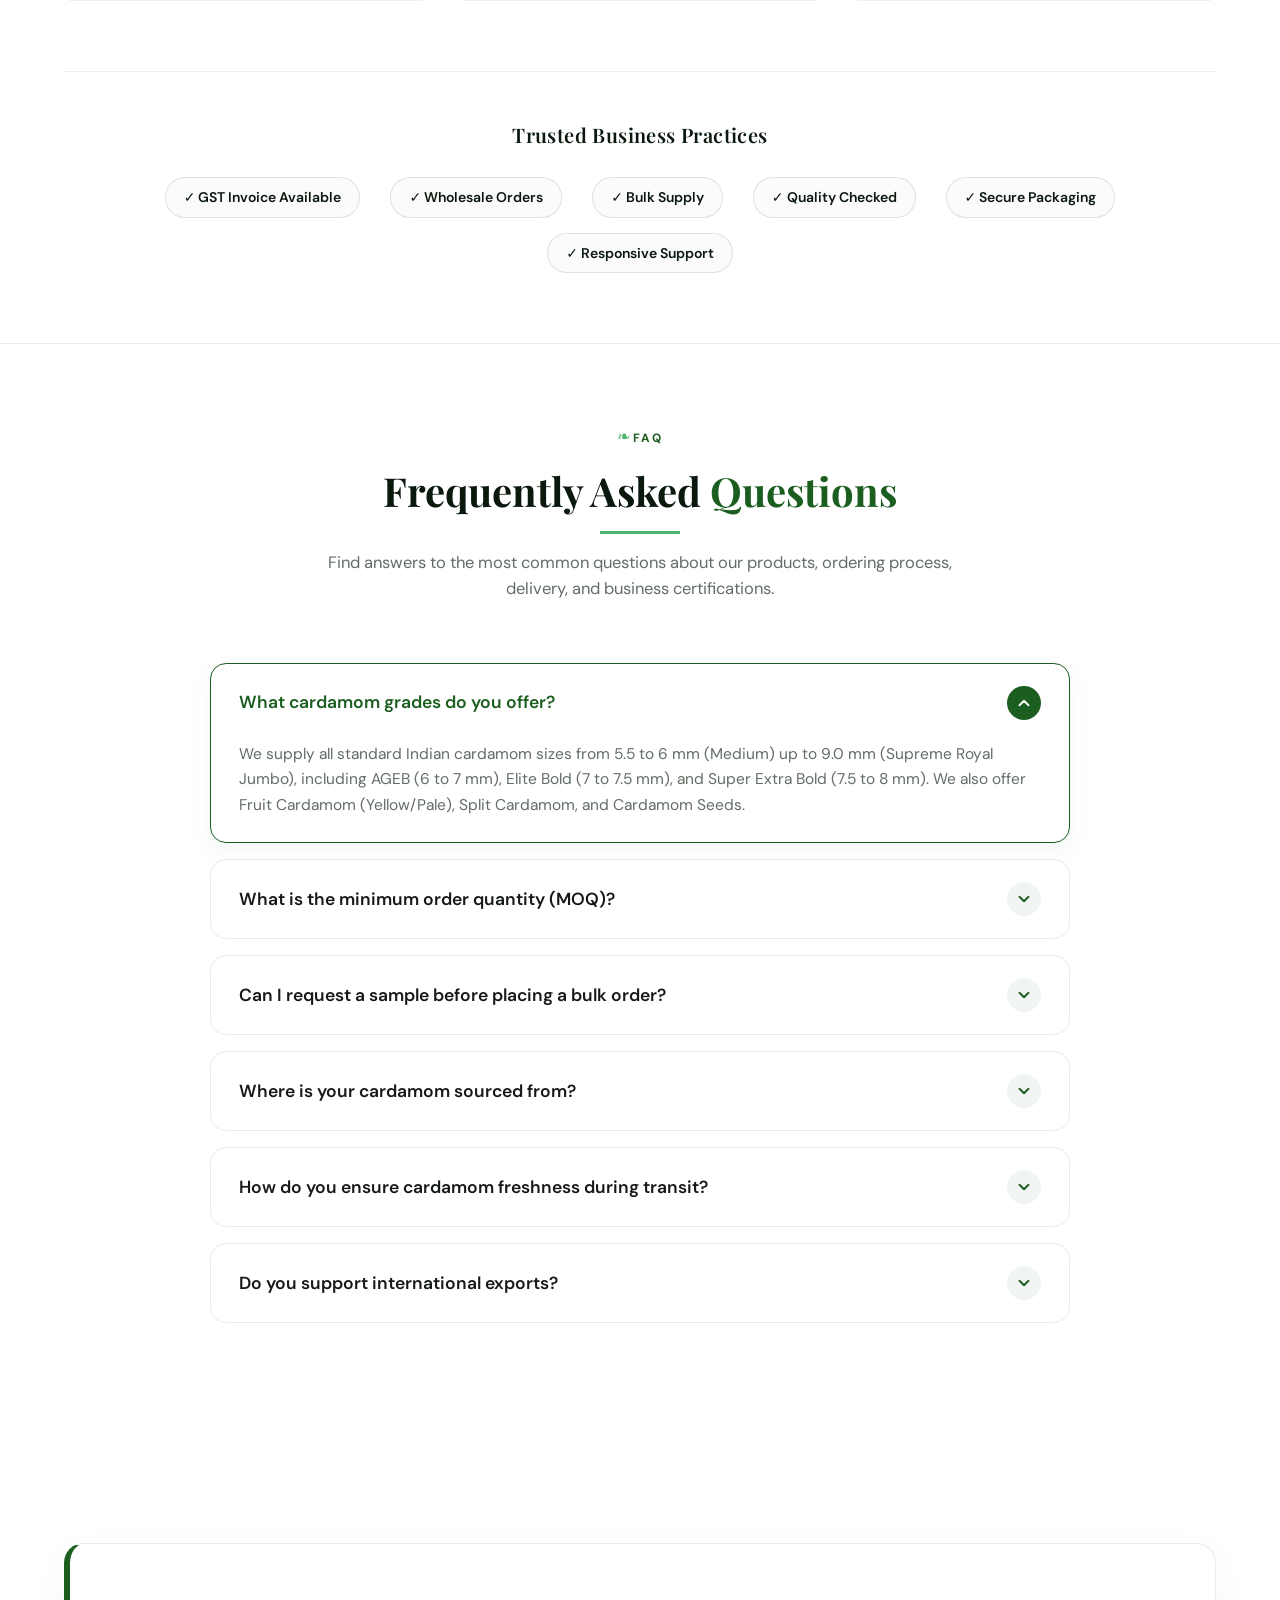
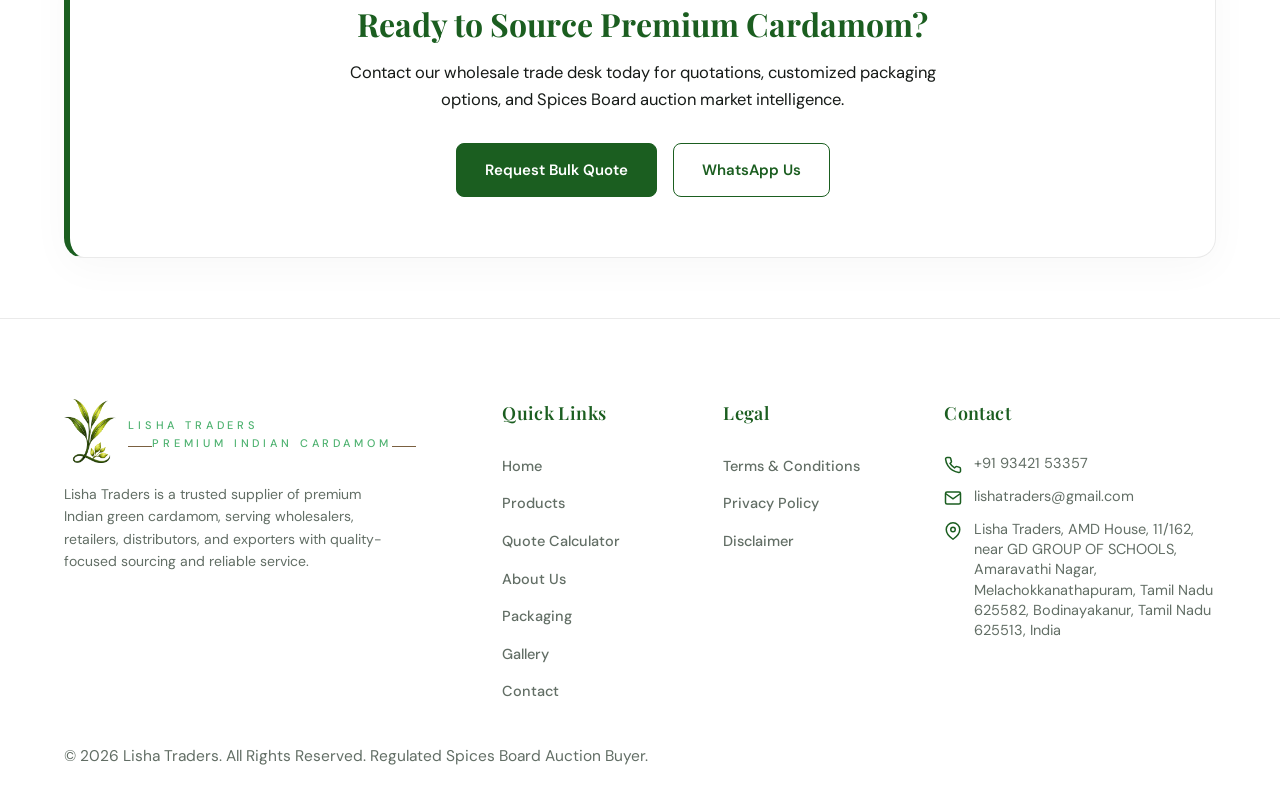
==== commit cfebdf57: "Auto-detect bank credit and automatically display green tick and payment confirmation receipt across" ====
--- a/about.html
+++ b/about.html
@@ -35,7 +35,7 @@
   <link
     href="https://fonts.googleapis.com/css2?family=Playfair+Display:ital,wght@0,500;0,600;0,700;1,500&family=Cormorant+Garamond:ital,wght@0,400;0,500;0,600;0,700;1,400;1,600&family=DM+Sans:wght@400;500;600;700&family=Mukta:wght@400;500;600;700&family=Pavanam&family=Cinzel+Decorative:wght@700&family=Praise&display=swap"
     rel="stylesheet">
-  <link rel="stylesheet" href="style.css?v=8.1">
+  <link rel="stylesheet" href="style.css?v=8.2">
   <script>
     (function() {
       try {
@@ -576,7 +576,7 @@
     </div>
   </footer>
 
-  <script src="app.js?v=8.1"></script>
+  <script src="app.js?v=8.2"></script>
 </body>
 
 </html>
--- a/style.css
+++ b/style.css
@@ -7028,3 +7028,25 @@
   animation: pulseGreenTick 2s infinite ease-in-out;
 }
 
+@keyframes radarPulse {
+  0% {
+    transform: scale(0.9);
+    opacity: 1;
+    box-shadow: 0 0 0 0 rgba(22, 163, 74, 0.7);
+  }
+  70% {
+    transform: scale(1.25);
+    opacity: 0.8;
+    box-shadow: 0 0 0 8px rgba(22, 163, 74, 0);
+  }
+  100% {
+    transform: scale(0.9);
+    opacity: 1;
+    box-shadow: 0 0 0 0 rgba(22, 163, 74, 0);
+  }
+}
+.live-pulse-dot {
+  animation: radarPulse 1.6s infinite ease-in-out;
+}
+
+
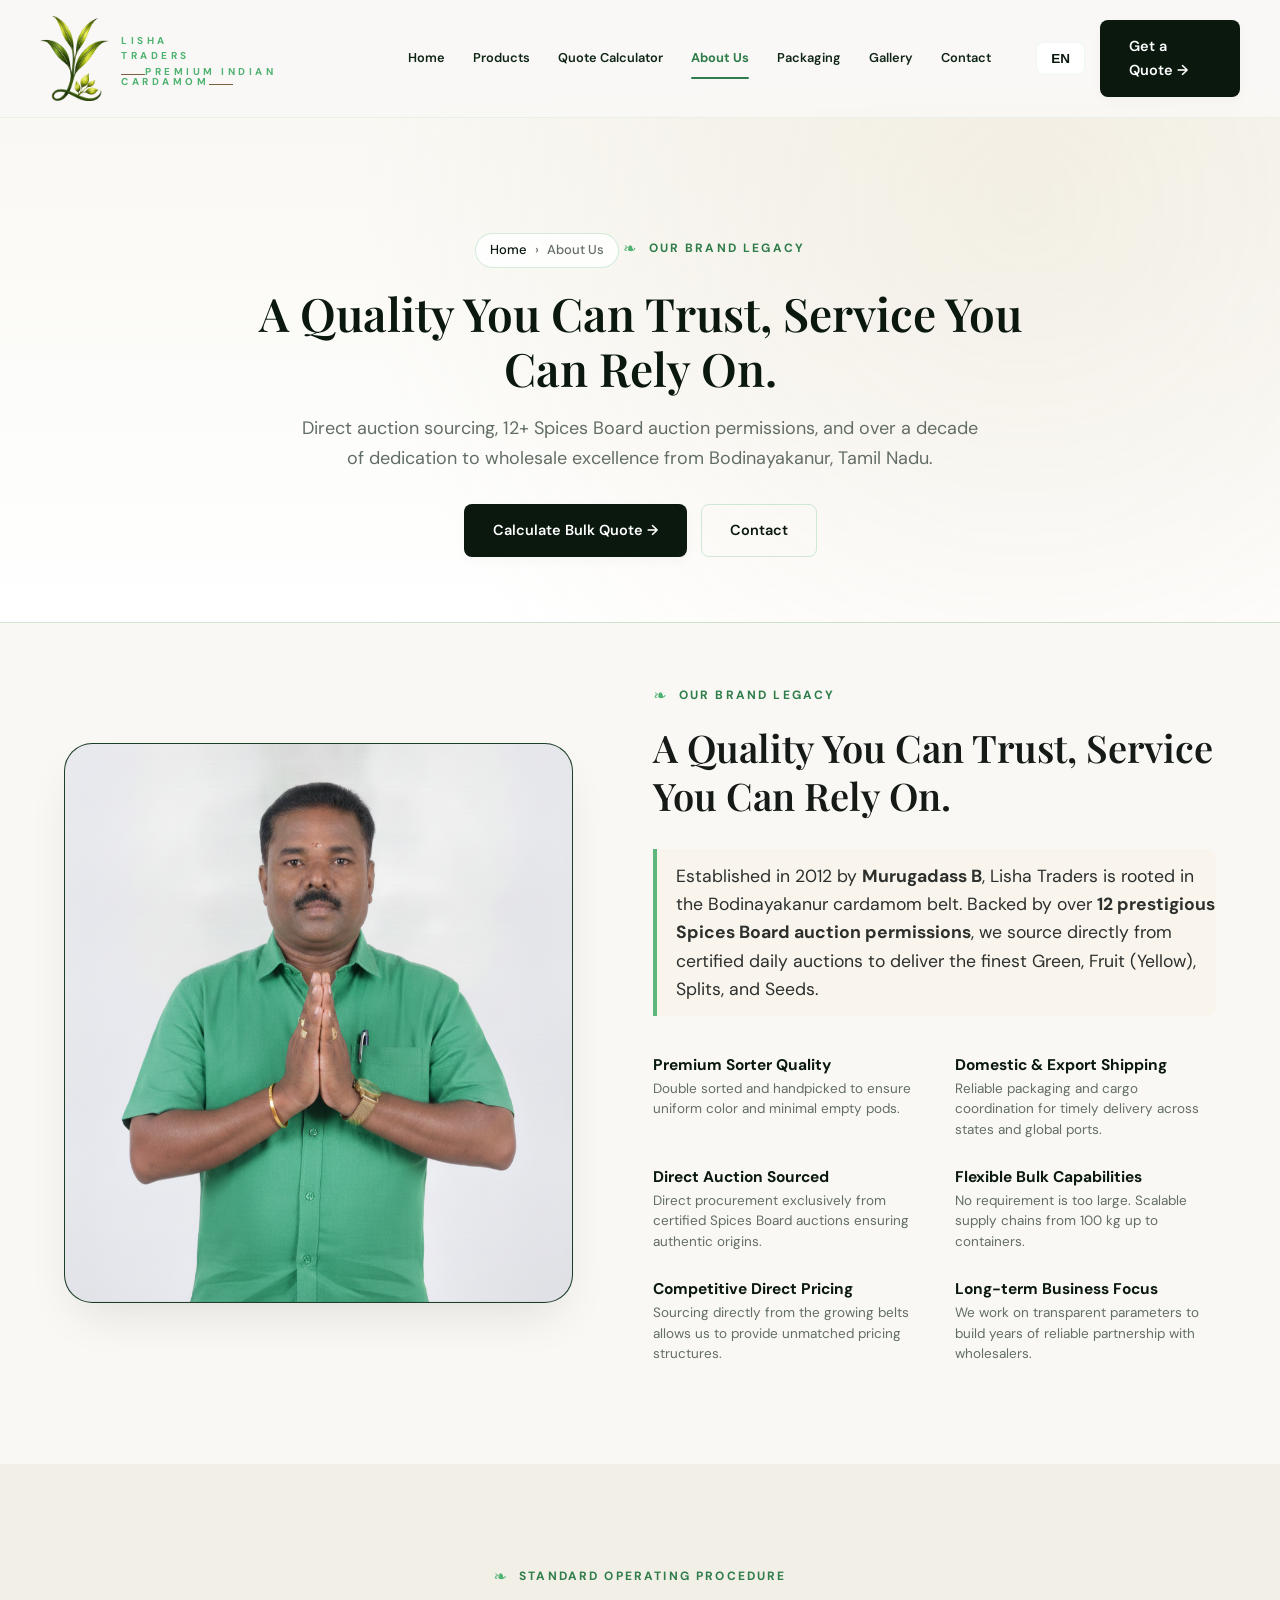
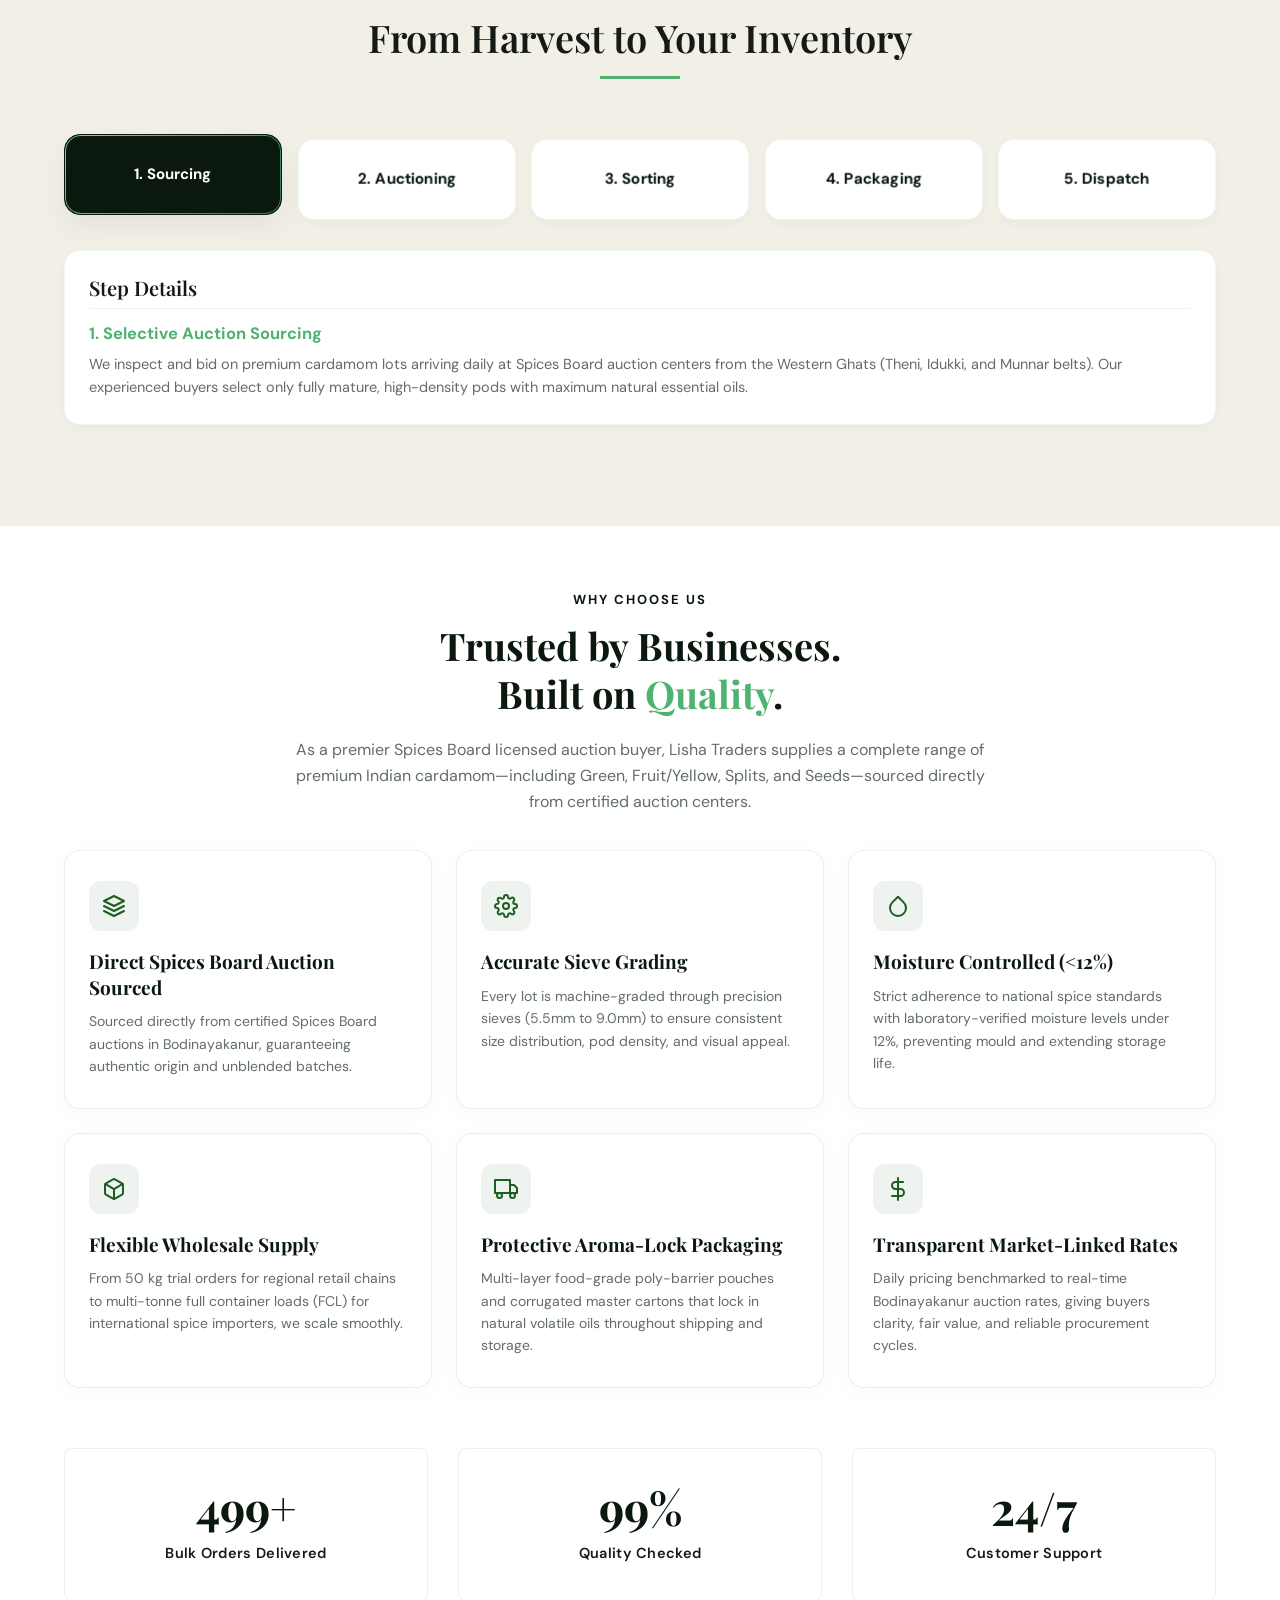
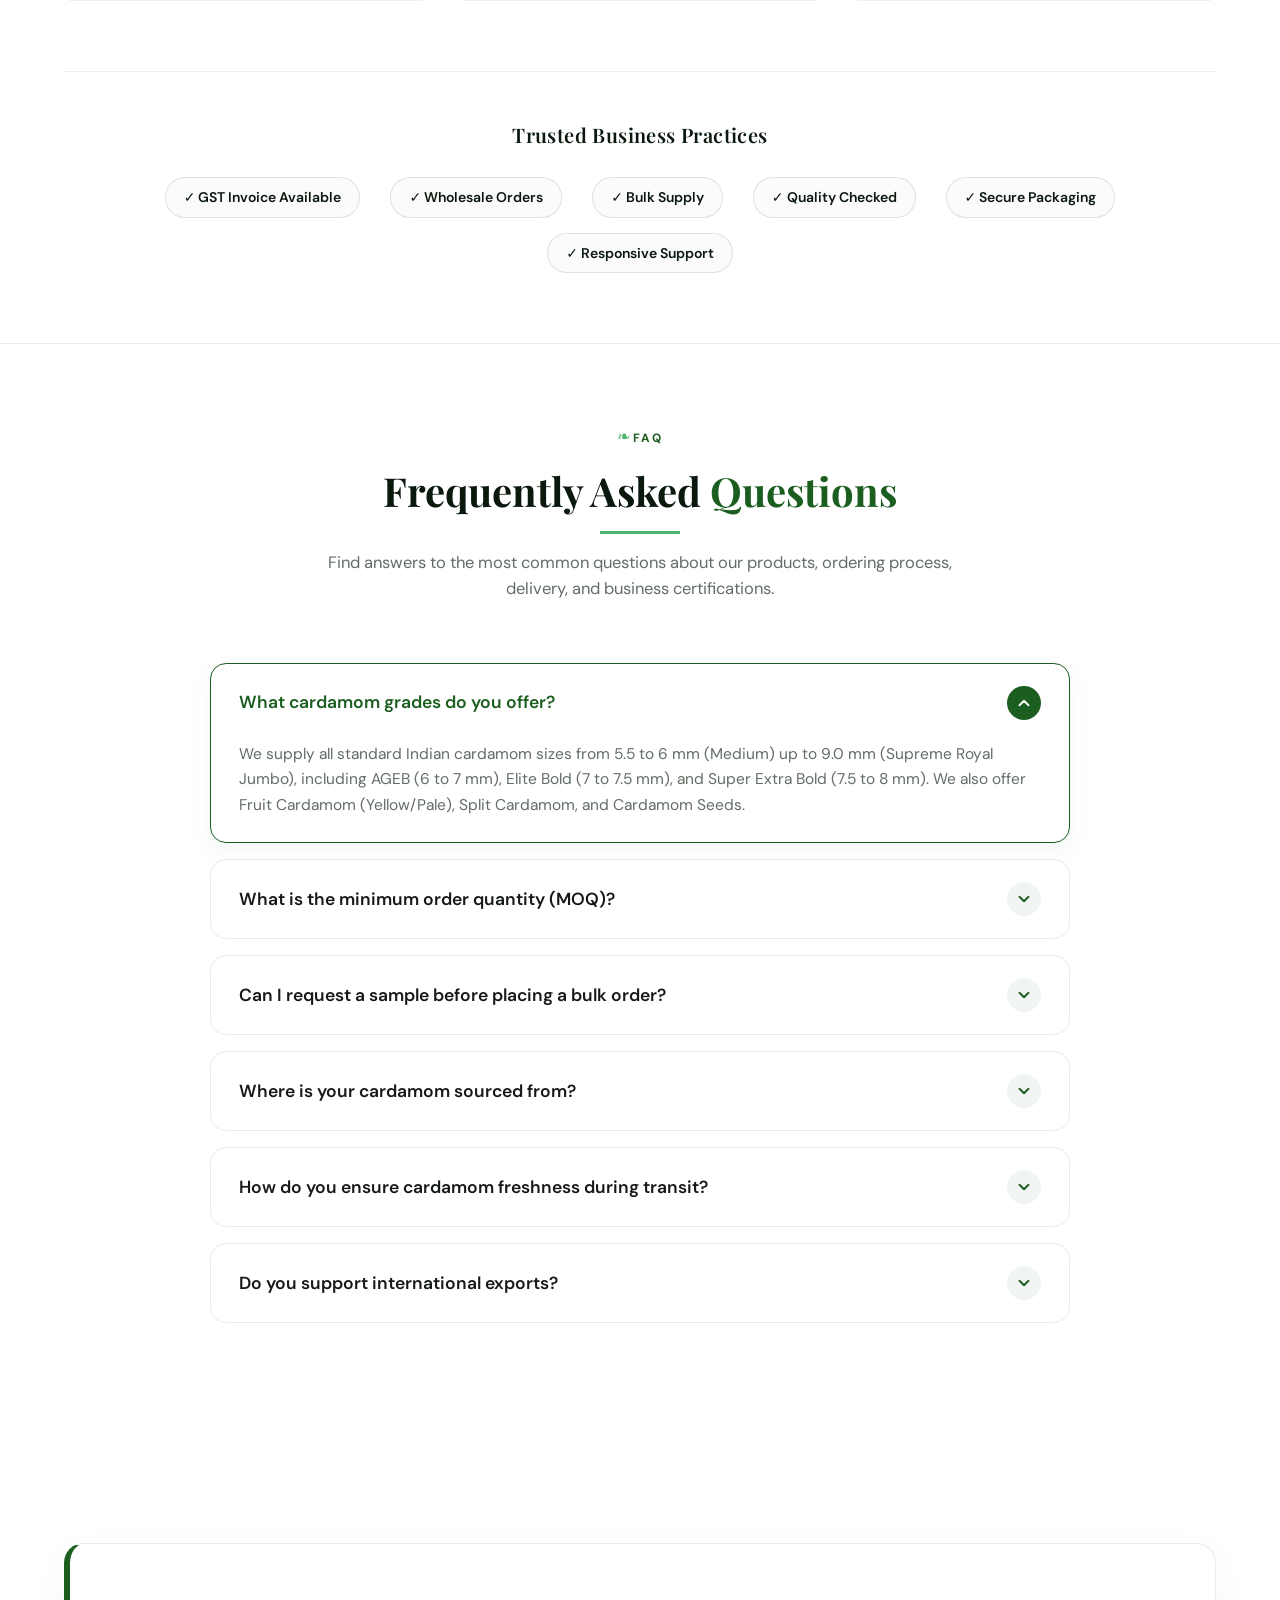
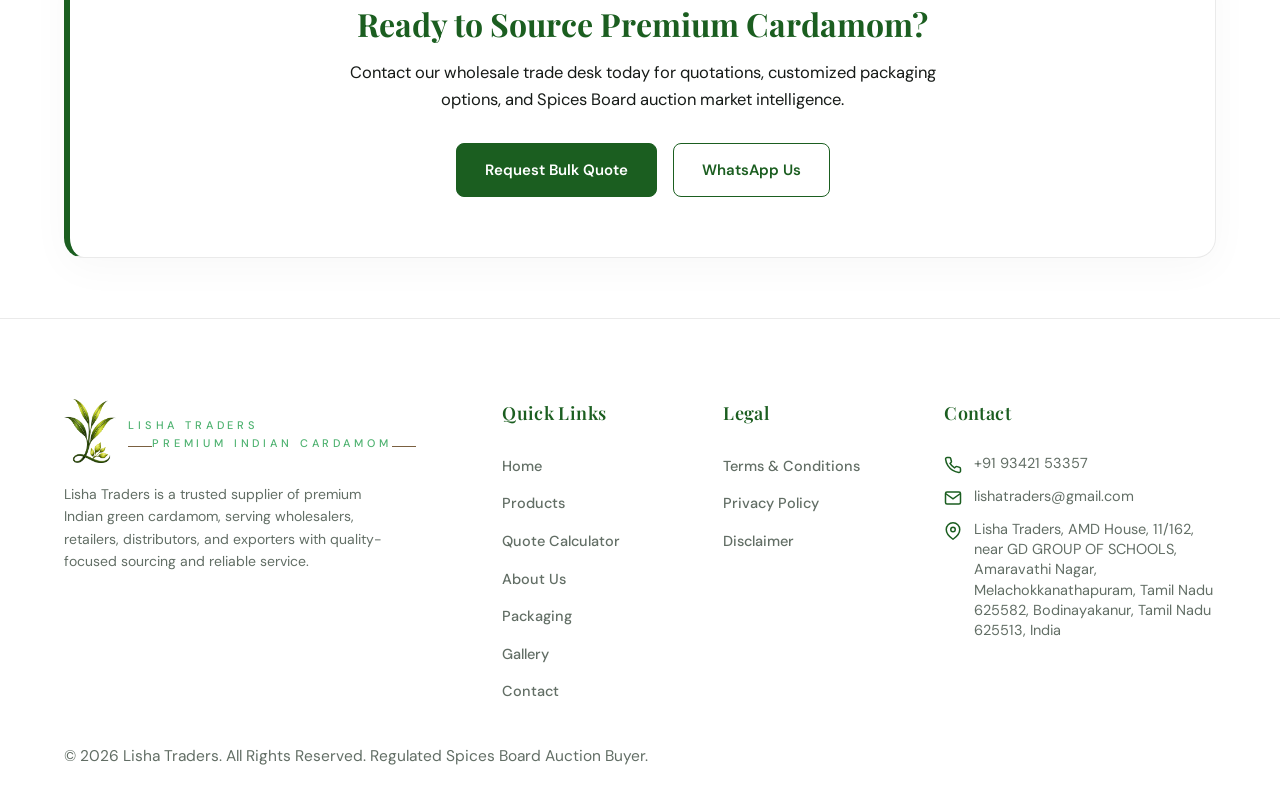
==== commit 04b9cfdd: "Fix premature confirmation bug: ensure QR stays open and green tick appears ONLY after actual paymen" ====
--- a/about.html
+++ b/about.html
@@ -35,7 +35,7 @@
   <link
     href="https://fonts.googleapis.com/css2?family=Playfair+Display:ital,wght@0,500;0,600;0,700;1,500&family=Cormorant+Garamond:ital,wght@0,400;0,500;0,600;0,700;1,400;1,600&family=DM+Sans:wght@400;500;600;700&family=Mukta:wght@400;500;600;700&family=Pavanam&family=Cinzel+Decorative:wght@700&family=Praise&display=swap"
     rel="stylesheet">
-  <link rel="stylesheet" href="style.css?v=8.2">
+  <link rel="stylesheet" href="style.css?v=8.3">
   <script>
     (function() {
       try {
@@ -576,7 +576,7 @@
     </div>
   </footer>
 
-  <script src="app.js?v=8.2"></script>
+  <script src="app.js?v=8.3"></script>
 </body>
 
 </html>
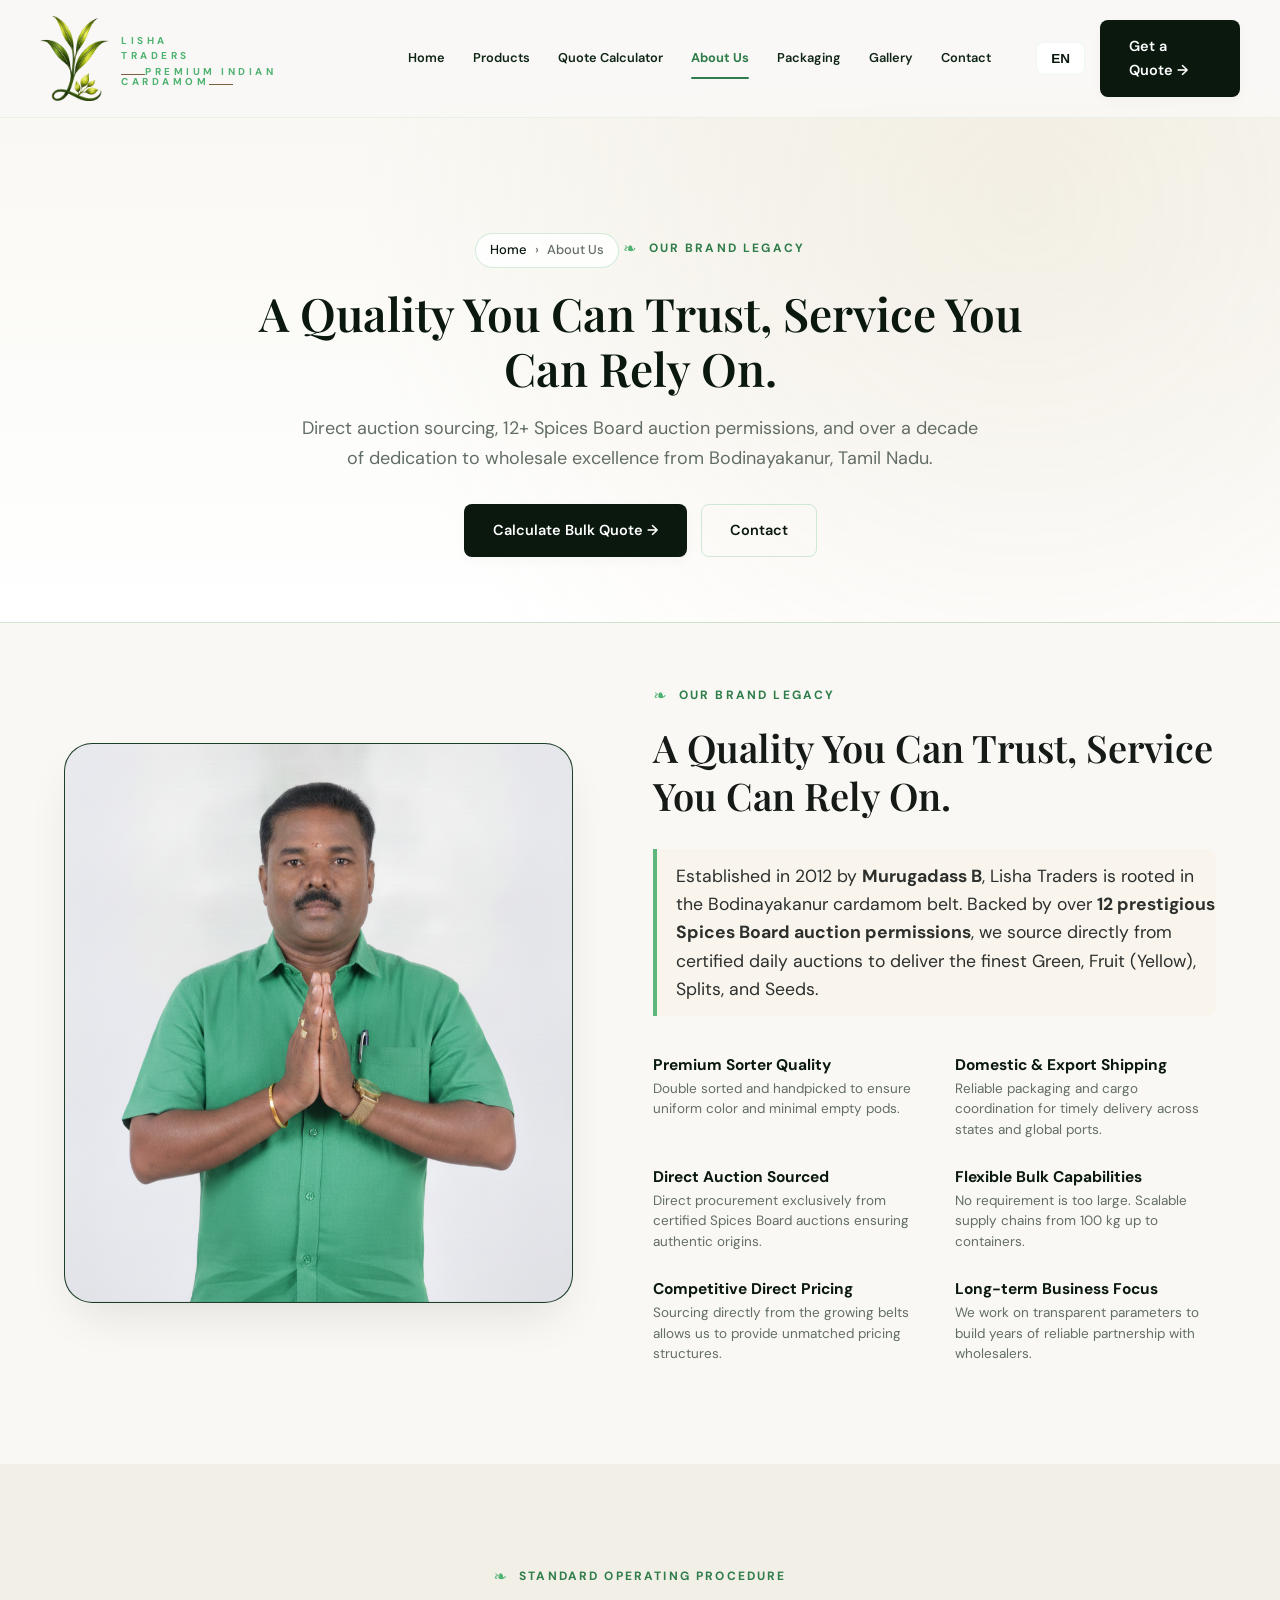
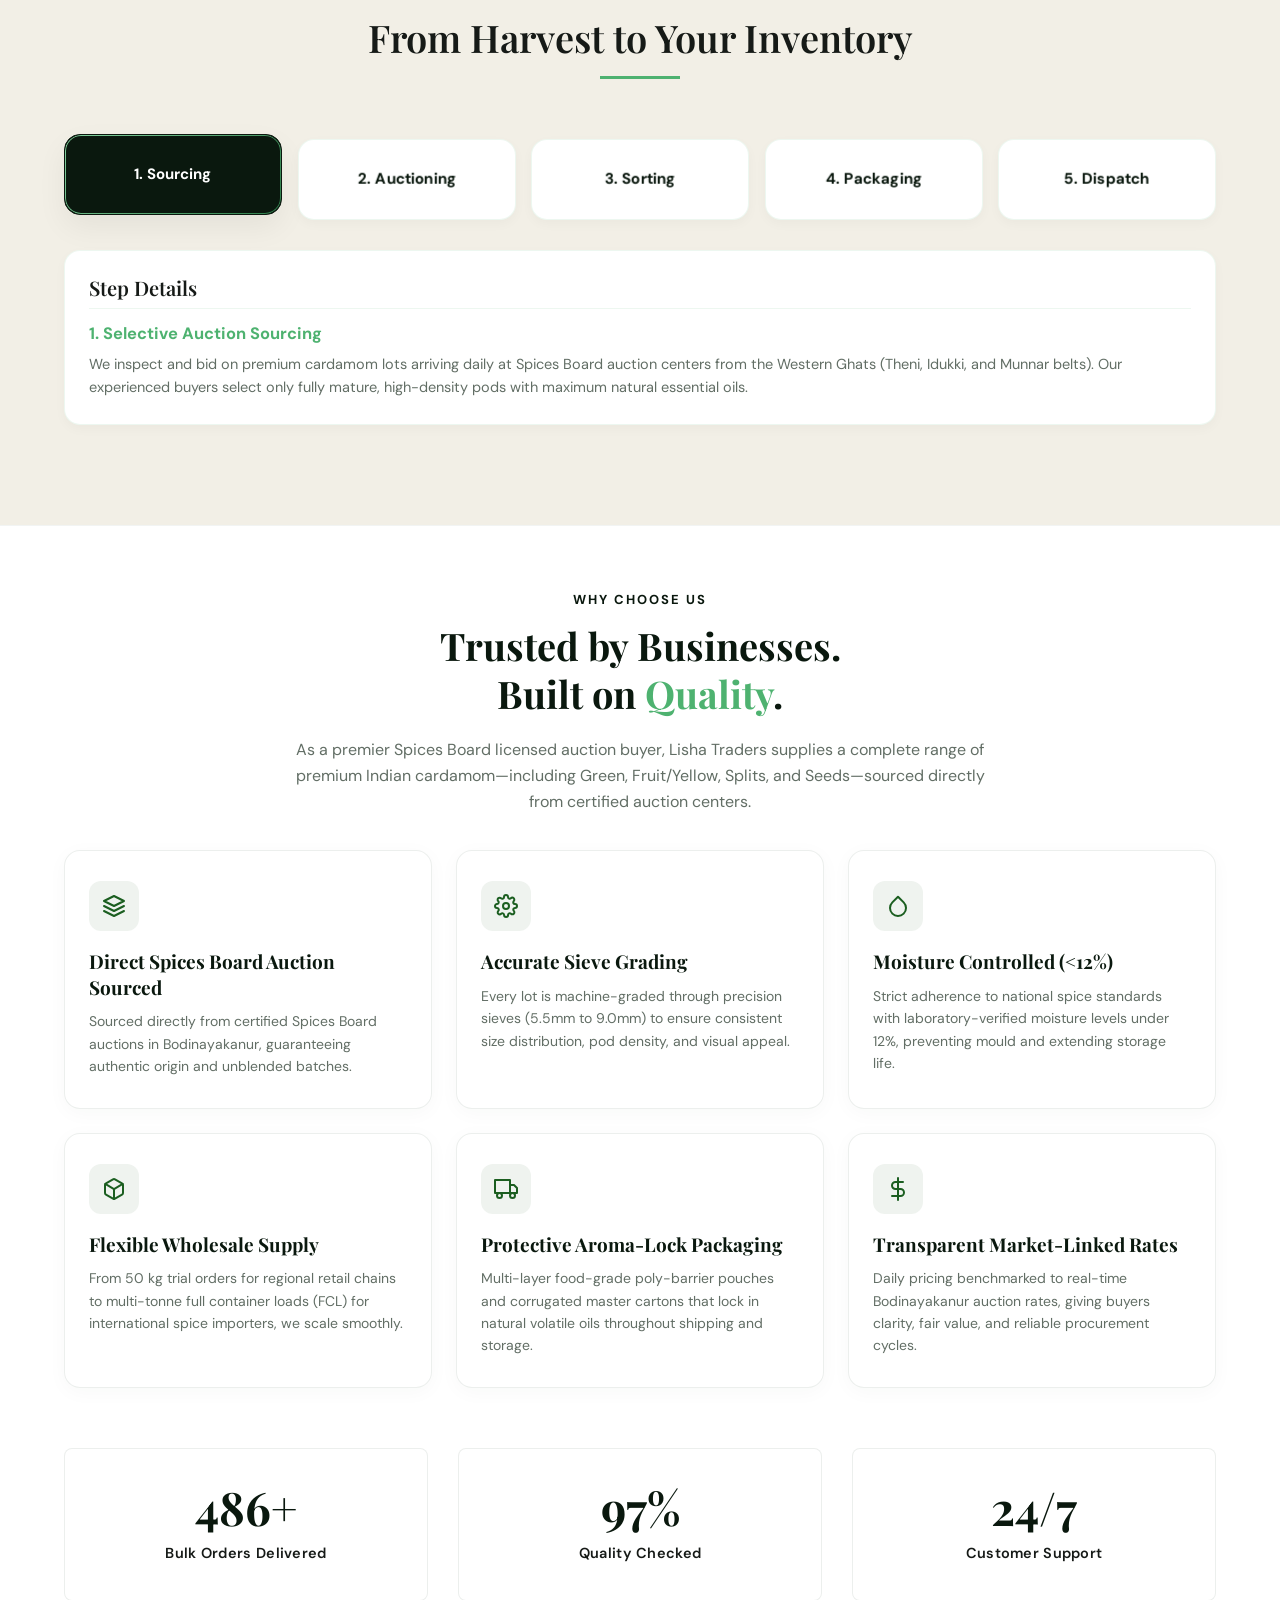
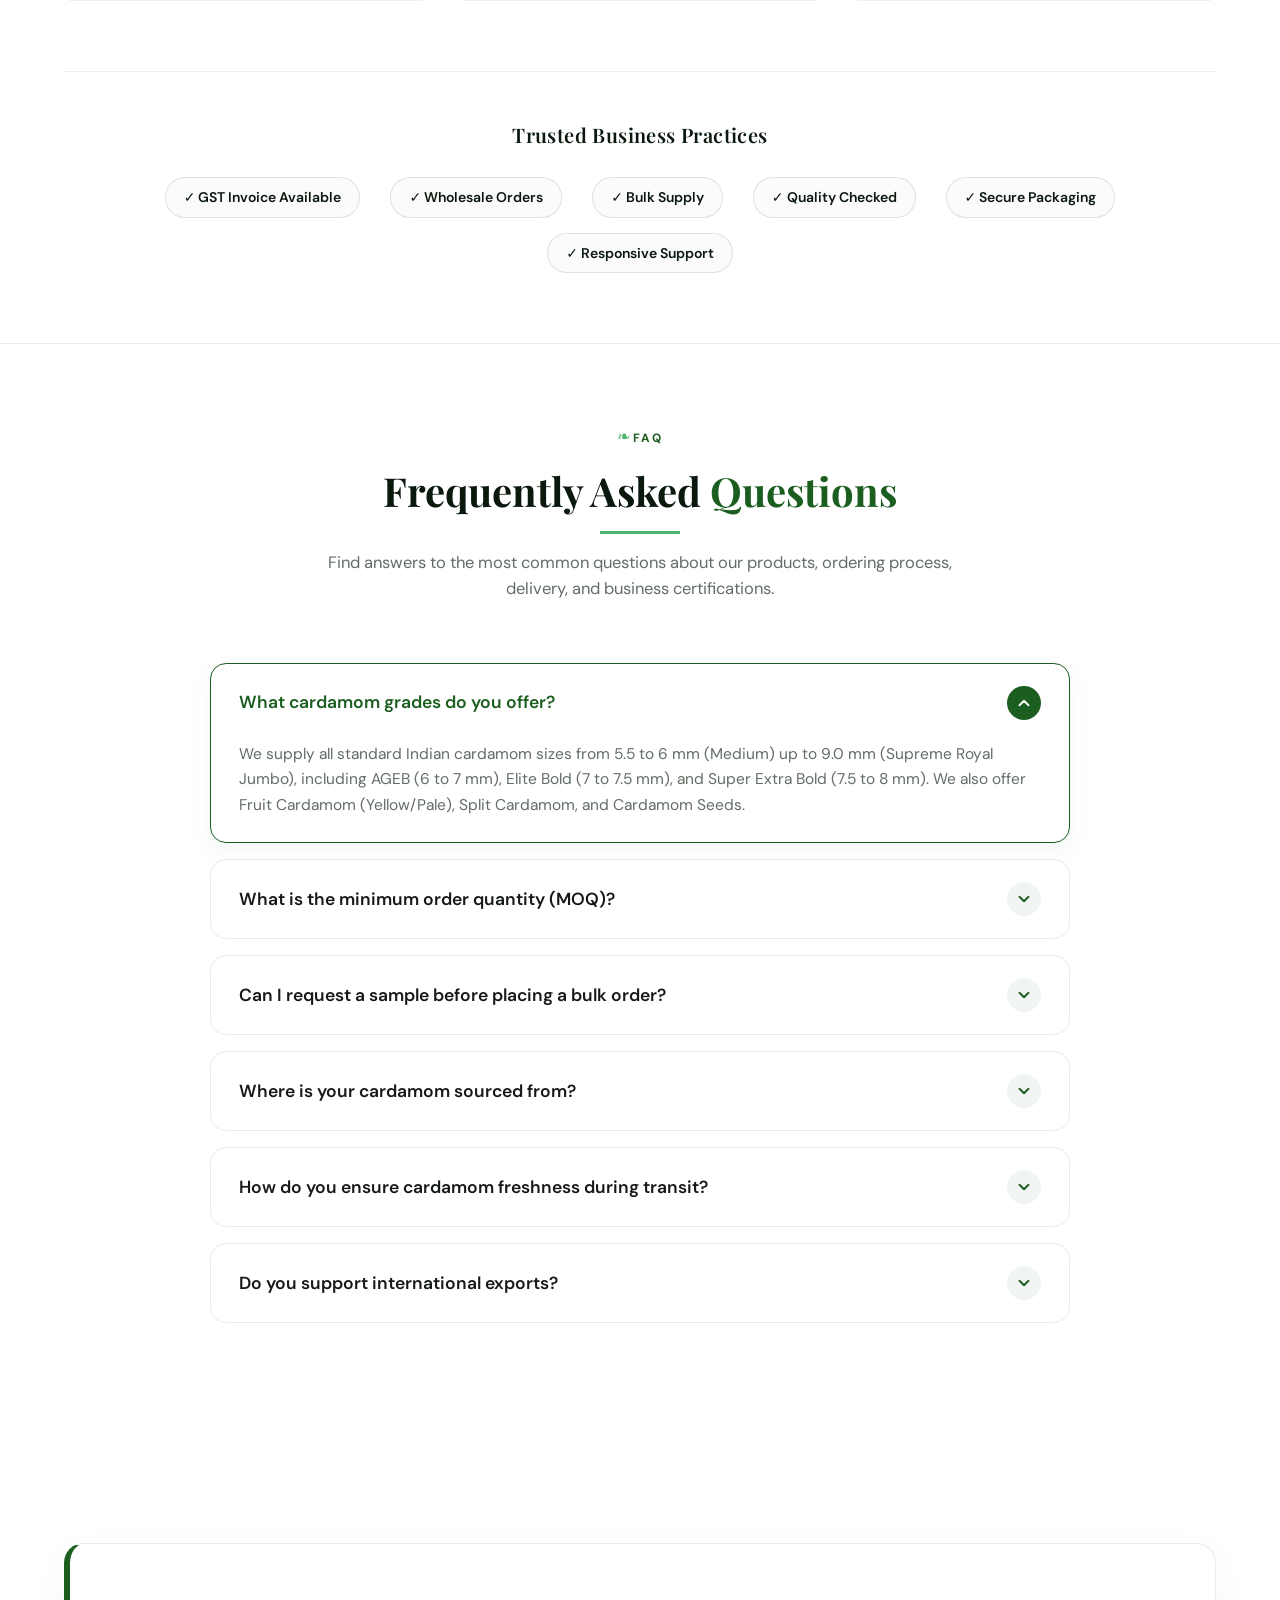
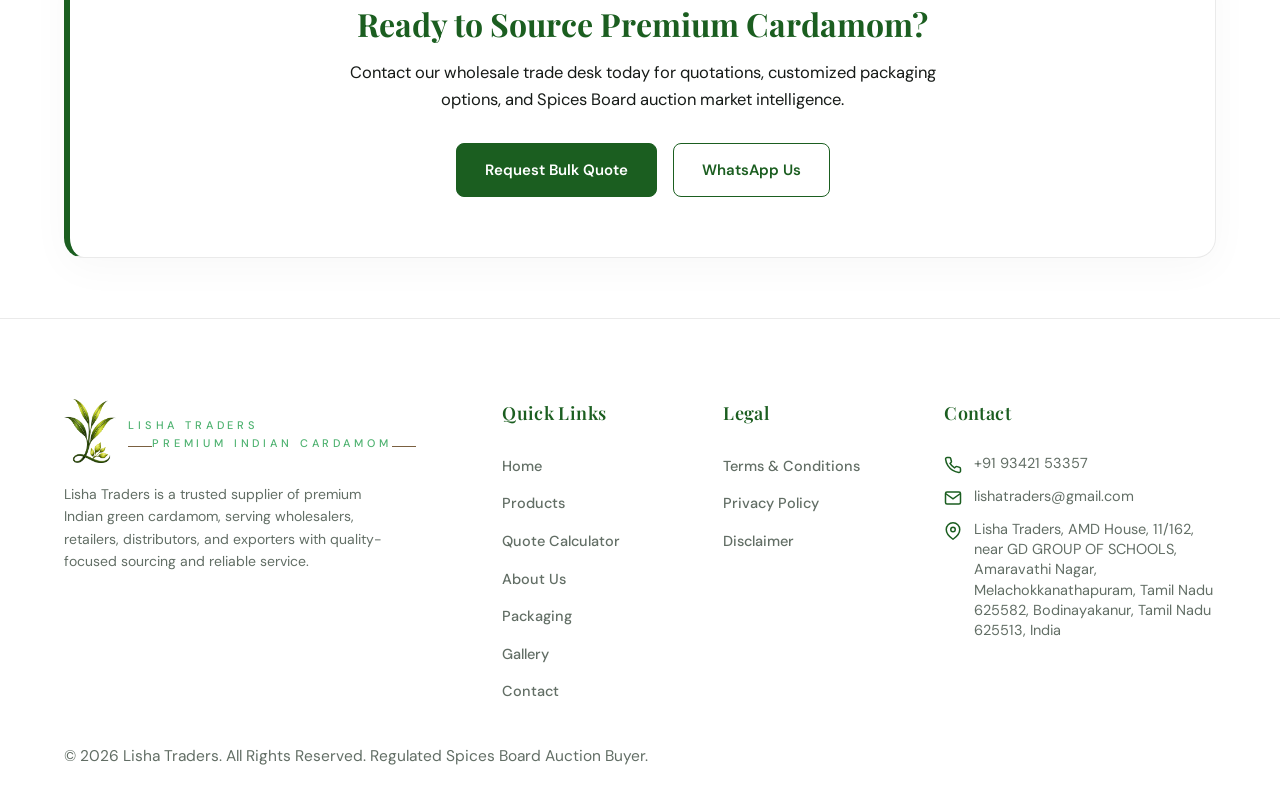
==== commit af8c2c1b: "Replace direct online payment button with Add to Cart for samples; consolidate checkout and direct p" ====
--- a/about.html
+++ b/about.html
@@ -35,7 +35,7 @@
   <link
     href="https://fonts.googleapis.com/css2?family=Playfair+Display:ital,wght@0,500;0,600;0,700;1,500&family=Cormorant+Garamond:ital,wght@0,400;0,500;0,600;0,700;1,400;1,600&family=DM+Sans:wght@400;500;600;700&family=Mukta:wght@400;500;600;700&family=Pavanam&family=Cinzel+Decorative:wght@700&family=Praise&display=swap"
     rel="stylesheet">
-  <link rel="stylesheet" href="style.css?v=8.3">
+  <link rel="stylesheet" href="style.css?v=8.4">
   <script>
     (function() {
       try {
@@ -576,7 +576,7 @@
     </div>
   </footer>
 
-  <script src="app.js?v=8.3"></script>
+  <script src="app.js?v=8.4"></script>
 </body>
 
 </html>
